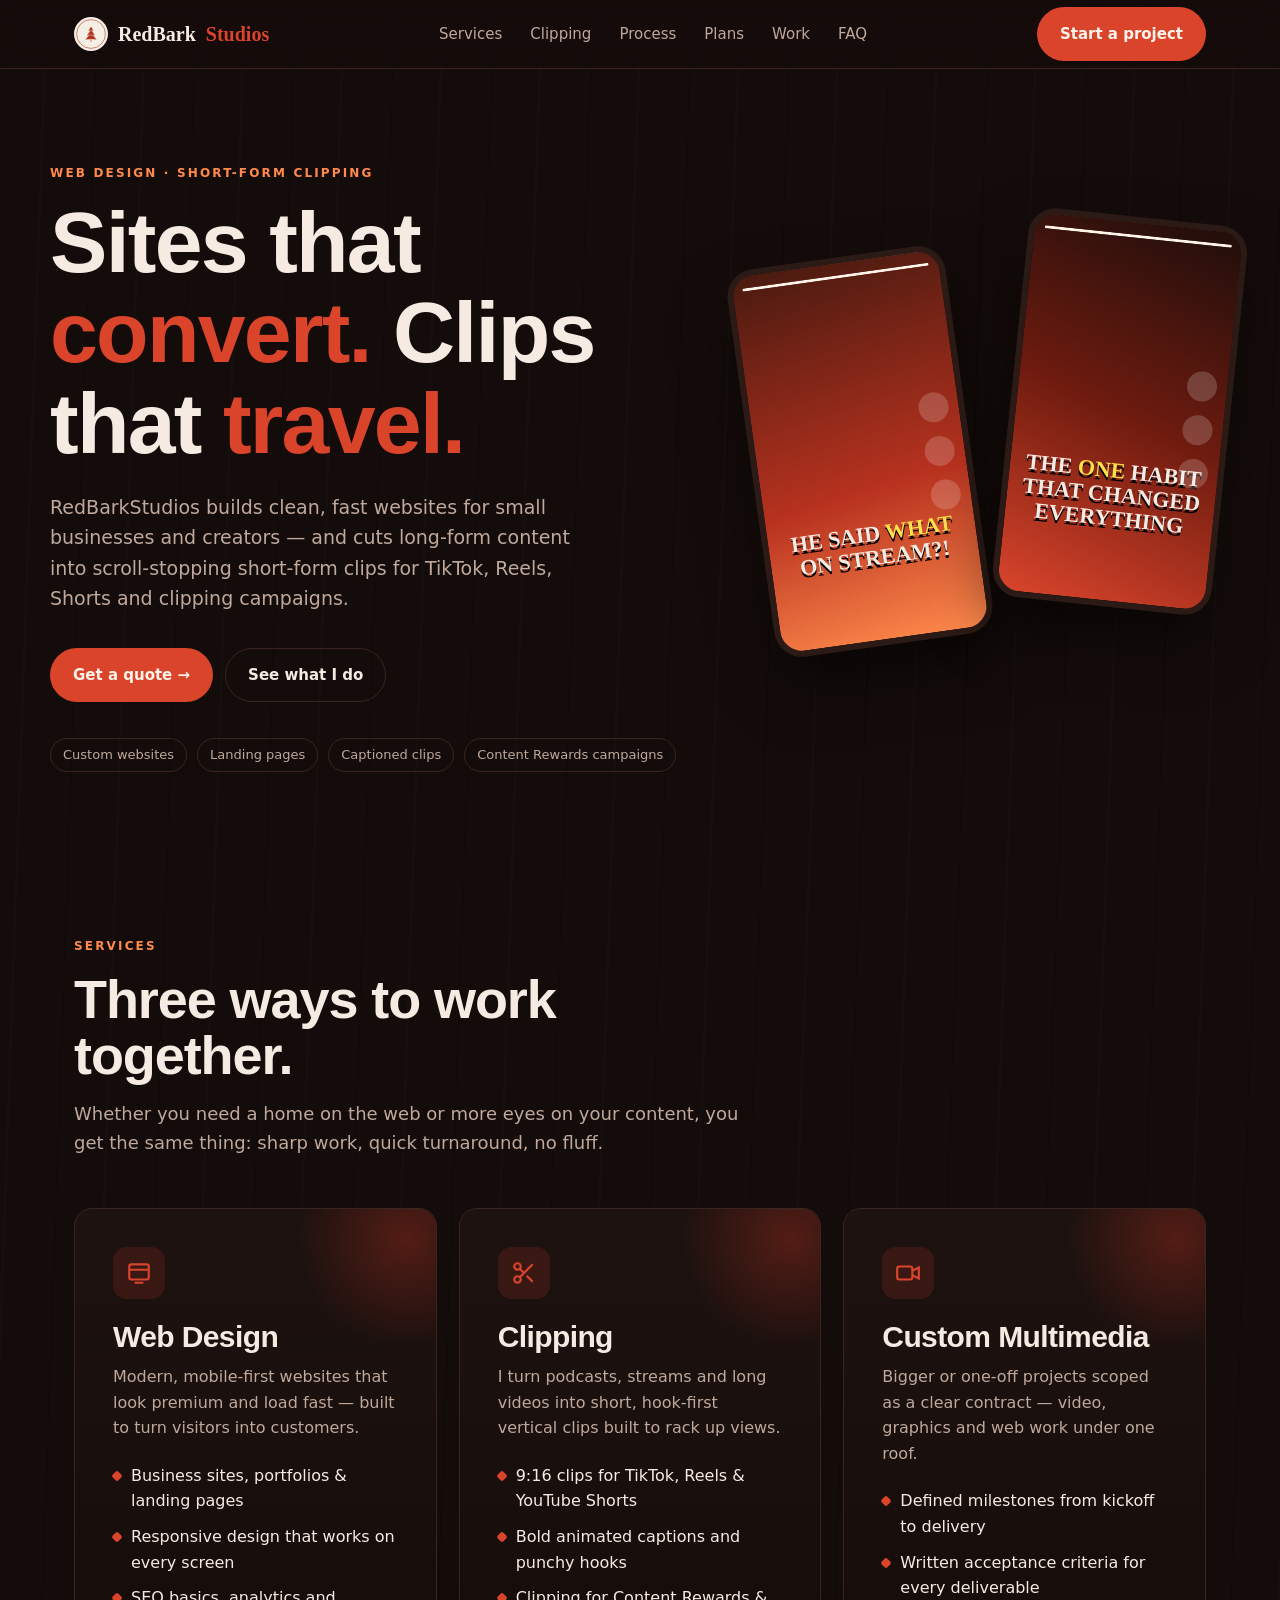
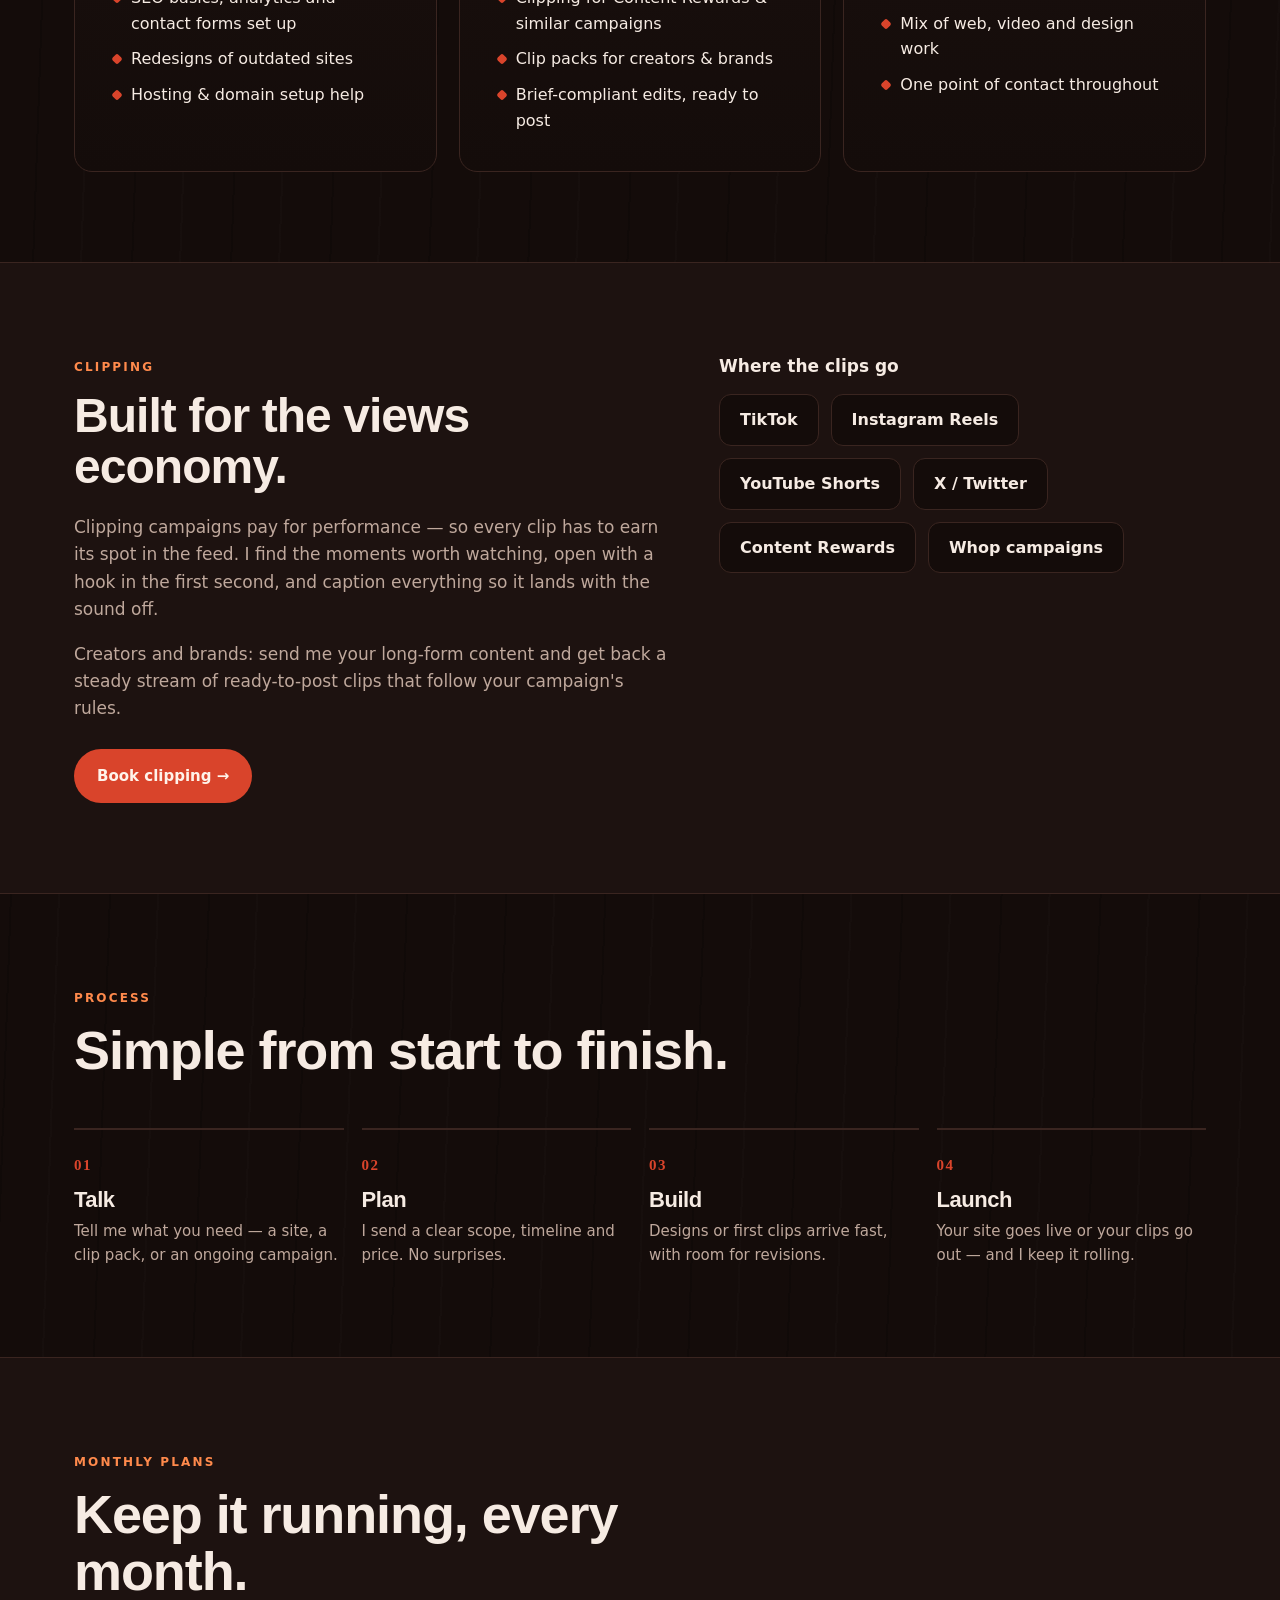
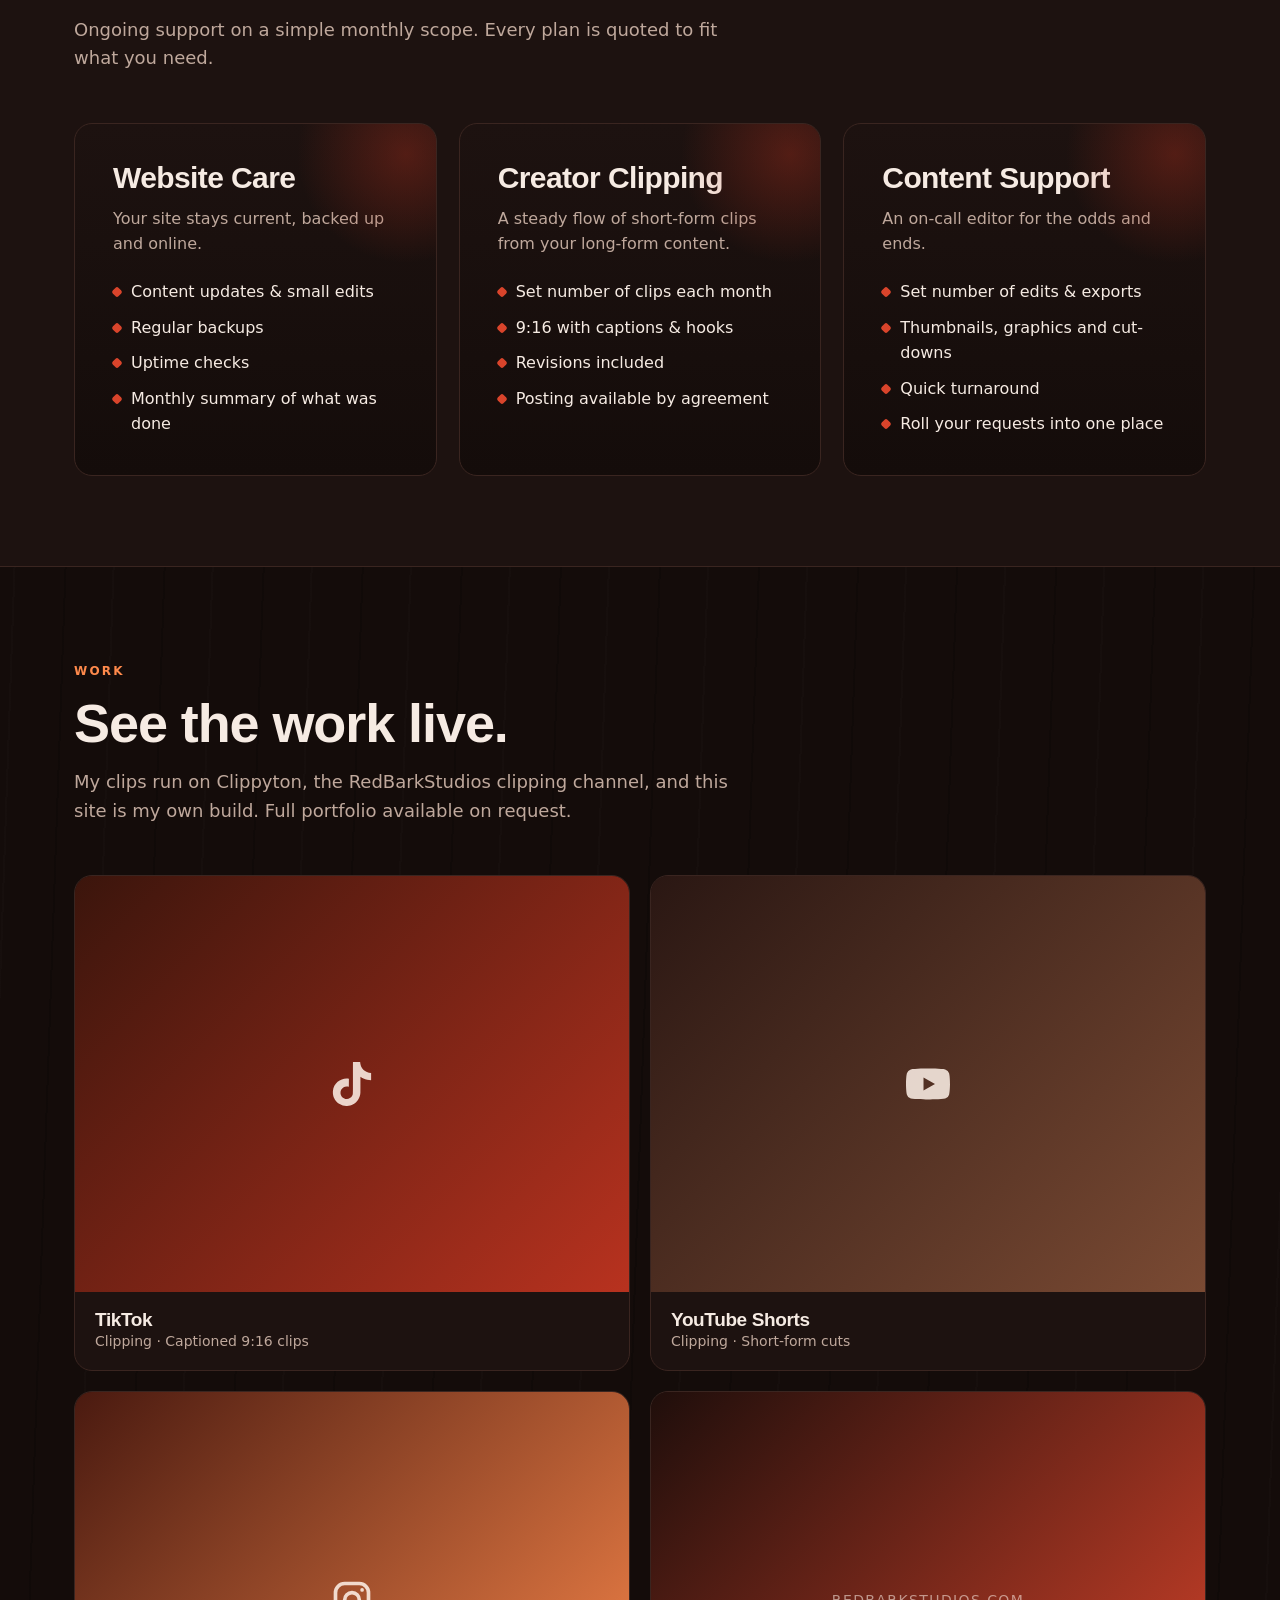
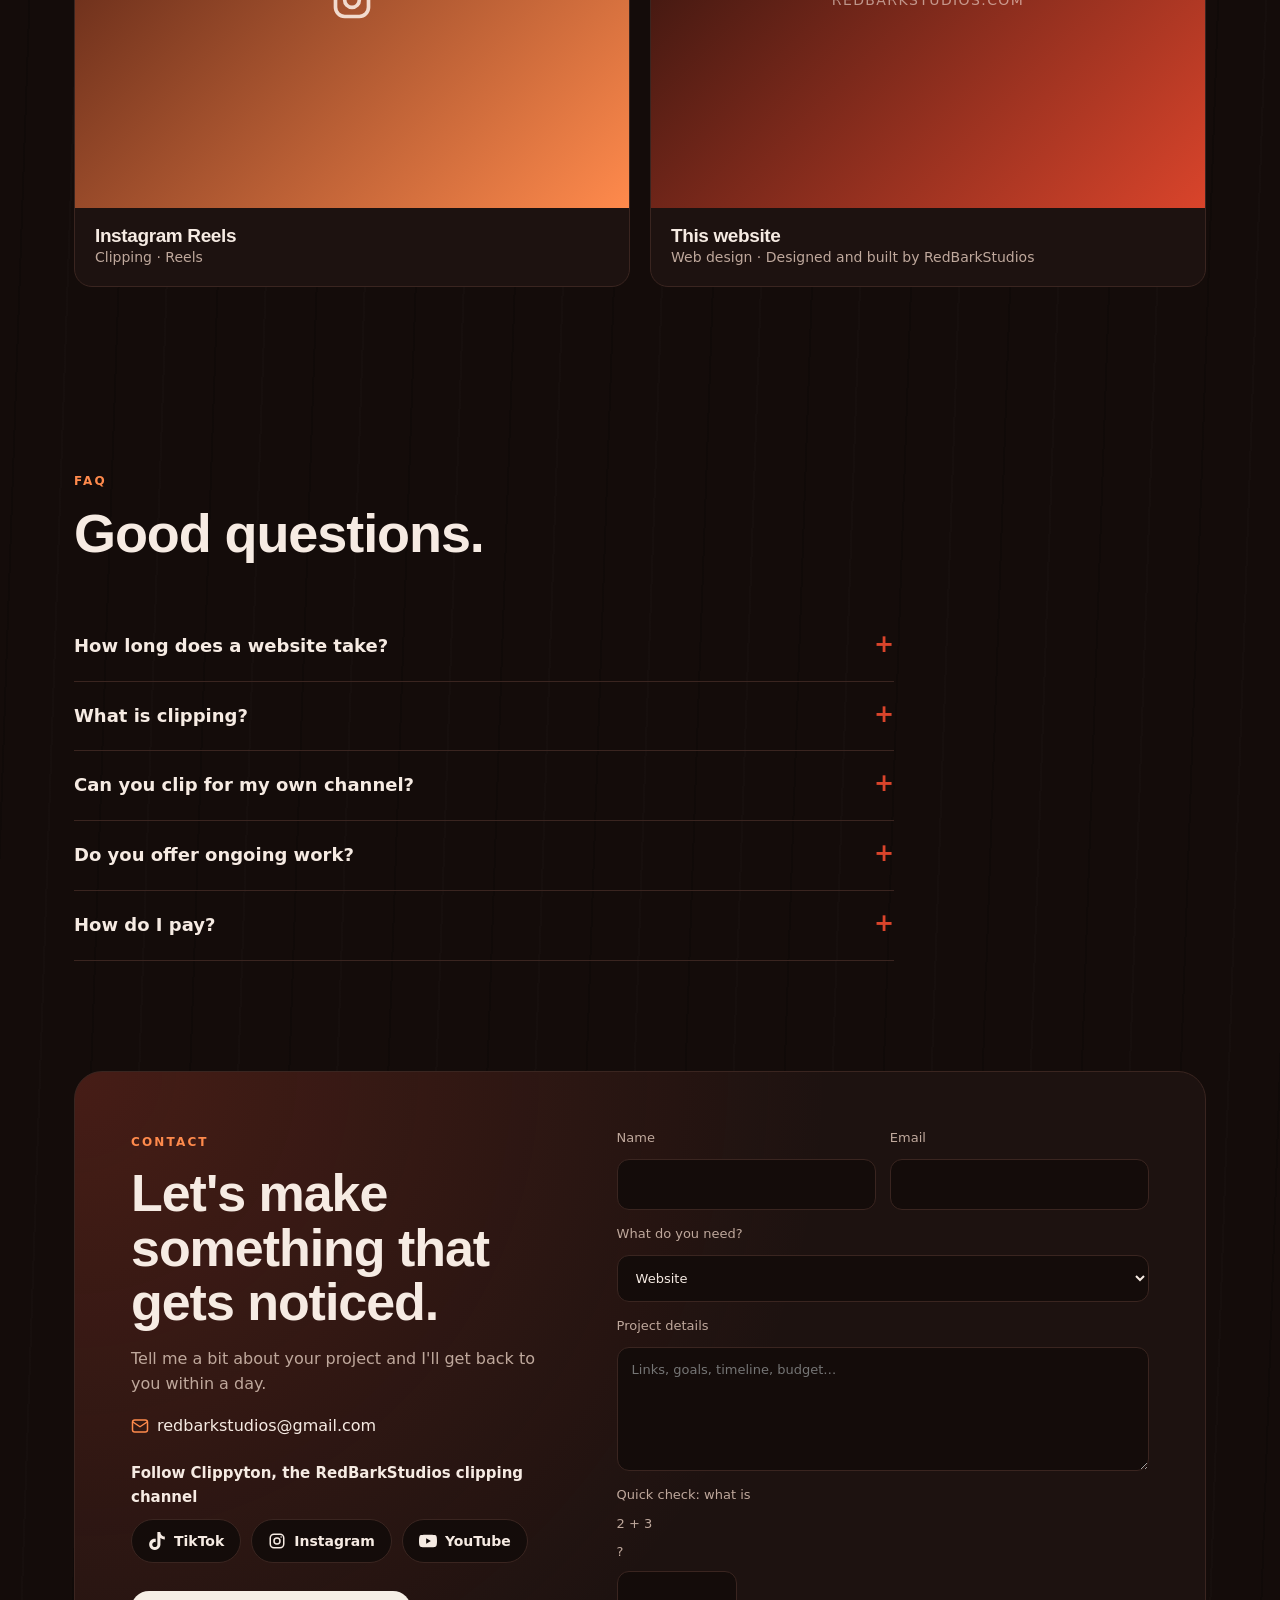
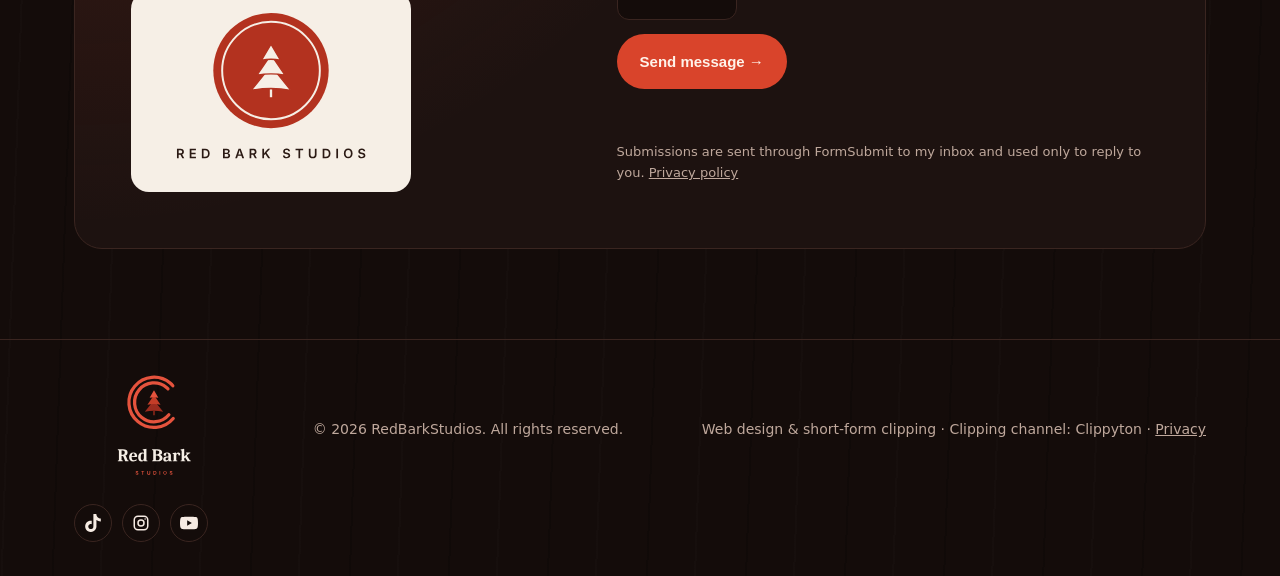
==== index.html @ 3ef26b28 "Phase 1 quick fixes: canonical tag, privacy policy, consistent voice, clearer Clippyton branding Co-" ====
<!doctype html>
<html lang="en">
<head>
<meta charset="utf-8">
<meta http-equiv="Content-Security-Policy" content="default-src 'self'; script-src 'self' 'unsafe-inline'; style-src 'self' 'unsafe-inline' https://fonts.googleapis.com; font-src https://fonts.gstatic.com; img-src 'self' data:; connect-src https://formsubmit.co; form-action https://formsubmit.co; base-uri 'self'; object-src 'none'">
<meta name="referrer" content="strict-origin-when-cross-origin">
<script>document.documentElement.classList.add('js')</script>
<meta name="viewport" content="width=device-width, initial-scale=1">
<title>RedBarkStudios — Web Design & Clipping</title>
<meta name="description" content="RedBarkStudios builds fast, sharp websites and cuts long-form content into short-form clips that get views.">
<link rel="canonical" href="https://redbarkstudios.com/">
<link rel="preconnect" href="https://fonts.googleapis.com">
<link rel="preconnect" href="https://fonts.gstatic.com" crossorigin>
<link href="https://fonts.googleapis.com/css2?family=Bricolage+Grotesque:opsz,wght@12..96,400;12..96,600;12..96,800&family=Inter:wght@400;500;600&display=swap" rel="stylesheet">
<link rel="icon" href="assets/cedar-badge-mark-on-dark.svg" type="image/svg+xml">
<link rel="apple-touch-icon" href="assets/cedar-badge-mark-on-light.png">
<meta property="og:type" content="website">
<meta property="og:url" content="https://redbarkstudios.com/">
<meta property="og:title" content="RedBarkStudios — Web Design &amp; Clipping">
<meta property="og:description" content="Fast, sharp websites and short-form clips that get views.">
<meta property="og:image" content="https://redbarkstudios.com/assets/og-share.png">
<meta property="og:image:width" content="1200">
<meta property="og:image:height" content="630">
<meta property="og:image:alt" content="RedBarkStudios — Web Design &amp; Clipping, with the cedar badge logo">
<meta name="twitter:card" content="summary_large_image">
<meta name="twitter:title" content="RedBarkStudios — Web Design &amp; Clipping">
<meta name="twitter:description" content="Fast, sharp websites and short-form clips that get views.">
<meta name="twitter:image" content="https://redbarkstudios.com/assets/og-share.png">
<meta name="twitter:image:alt" content="RedBarkStudios — Web Design &amp; Clipping, with the cedar badge logo">
<style>
:root{
  --bg:#140c0a; --bg2:#1d1210; --line:#3a2520; --text:#f6ebe3; --muted:#bfa89c;
  --red:#d9442b; --red2:#b8321f; --ember:#ff8a4c; --cream:#fff3ea;
  --r:18px; --max:1180px;
}
*{box-sizing:border-box;margin:0;padding:0}
html{scroll-behavior:smooth;overflow-x:clip}
body{background:var(--bg);color:var(--text);font:16px/1.6 Inter,system-ui,sans-serif;overflow-x:hidden;overflow-x:clip;
  background-image:repeating-linear-gradient(92deg,transparent 0 46px,rgba(255,255,255,.012) 46px 48px,transparent 48px 97px,rgba(0,0,0,.18) 97px 99px)}
h1,h2,h3{font-family:"Bricolage Grotesque",sans-serif;line-height:1.05;letter-spacing:-.02em}
a{color:inherit;text-decoration:none}
.wrap{max-width:var(--max);margin:0 auto;padding:0 24px}
.btn{display:inline-flex;align-items:center;gap:8px;padding:14px 22px;border-radius:999px;font-weight:600;border:1px solid transparent;transition:.2s;cursor:pointer;font-size:15px}
.btn-red{background:var(--red);color:var(--cream)} .btn-red:hover{background:var(--ember);color:#1a0d08}
.btn-ghost{border-color:var(--line);color:var(--text)} .btn-ghost:hover{border-color:var(--red)}
.eyebrow{display:inline-block;font-size:12px;letter-spacing:.18em;text-transform:uppercase;color:var(--ember);font-weight:600;margin-bottom:14px}

/* nav */
header{position:sticky;top:0;z-index:50;background:rgba(20,12,10,.8);backdrop-filter:blur(12px);border-bottom:1px solid var(--line)}
nav{display:flex;align-items:center;justify-content:space-between;height:68px}
.logo{display:flex;align-items:center;gap:10px;font-family:"Bricolage Grotesque";font-weight:800;font-size:20px}
.logo img{width:34px;height:34px;display:block}
.logo span{color:var(--red)}
.links{display:flex;gap:28px;font-size:15px;color:var(--muted)} .links a:hover{color:var(--text)}
nav .btn .short{display:none}
.menu{display:none;background:none;border:0;color:var(--text);font-size:26px;cursor:pointer}

/* hero */
.hero{padding:90px 0 70px;display:grid;grid-template-columns:1.15fr .85fr;gap:50px;align-items:center}
.hero h1{font-size:clamp(44px,7vw,86px);font-weight:800}
.hero h1 em{font-style:normal;color:var(--red);position:relative}
.hero p{color:var(--muted);font-size:19px;max-width:540px;margin:24px 0 34px}
.cta{display:flex;gap:12px;flex-wrap:wrap}
.tags{display:flex;gap:10px;flex-wrap:wrap;margin-top:36px}
.tags span{font-size:13px;color:var(--muted);border:1px solid var(--line);padding:6px 12px;border-radius:999px}

.phones{position:relative;height:500px}
.phone{position:absolute;width:220px;aspect-ratio:9/16;border-radius:28px;border:6px solid #2b1a16;overflow:hidden;box-shadow:0 30px 60px rgba(0,0,0,.5)}
.phone:nth-child(1){left:0;top:40px;transform:rotate(-8deg);background:linear-gradient(170deg,#4a1a10,#b8321f 60%,#ff8a4c)}
.phone:nth-child(2){right:0;top:0;transform:rotate(6deg);background:linear-gradient(200deg,#1f0e0b,#6e1b0f 50%,#d9442b);z-index:2}
.phone .bar{position:absolute;left:10px;right:10px;top:12px;height:3px;background:rgba(255,255,255,.25);border-radius:3px;overflow:hidden}
.phone .bar b{display:block;height:100%;background:var(--cream);animation:prog 6s linear infinite}
.phone:nth-child(2) .bar b{animation-delay:-2.5s}
@keyframes prog{from{width:0}to{width:100%}}
.cap{position:absolute;left:14px;right:14px;bottom:70px;text-align:center;font-family:"Bricolage Grotesque";font-weight:800;font-size:22px;line-height:1.1;text-transform:uppercase;text-shadow:0 3px 0 #000}
.cap mark{background:none;color:#ffe14d}
.side{position:absolute;right:10px;bottom:120px;display:flex;flex-direction:column;gap:14px}
.side i{width:30px;height:30px;border-radius:50%;background:rgba(255,255,255,.18)}
.play{position:absolute;inset:0;display:grid;place-items:center}
.play::after{content:"";border-left:26px solid rgba(255,243,234,.9);border-top:16px solid transparent;border-bottom:16px solid transparent;margin-left:6px}
.play{opacity:.0;transition:.3s} .phone:hover .play{opacity:1}

/* sections */
section{padding:90px 0}
.head{max-width:680px;margin-bottom:50px}
.head h2{font-size:clamp(34px,4.5vw,54px)}
.head p{color:var(--muted);font-size:18px;margin-top:16px}

.services{display:grid;grid-template-columns:repeat(3,1fr);gap:22px}
.svc{border:1px solid var(--line);border-radius:var(--r);padding:38px;background:linear-gradient(180deg,var(--bg2),var(--bg));position:relative;overflow:hidden}
.svc::before{content:"";position:absolute;top:-80px;right:-80px;width:220px;height:220px;border-radius:50%;background:radial-gradient(var(--red2),transparent 70%);opacity:.35}
.svc .ico{width:52px;height:52px;border-radius:14px;background:rgba(217,68,43,.15);color:var(--red);display:grid;place-items:center;margin-bottom:22px}
.svc h3{font-size:30px;margin-bottom:12px}
.svc>p{color:var(--muted);margin-bottom:22px}
.svc ul{list-style:none;display:grid;gap:10px}
.svc li{display:flex;gap:10px;align-items:flex-start}
.svc li::before{content:"";flex:none;width:8px;height:8px;margin-top:9px;border-radius:2px;background:var(--red);transform:rotate(45deg)}

.band{background:var(--bg2);border-top:1px solid var(--line);border-bottom:1px solid var(--line)}
.platforms{display:flex;flex-wrap:wrap;gap:12px}
.platforms span{padding:12px 20px;border:1px solid var(--line);border-radius:12px;font-weight:600;background:var(--bg)}
.clipgrid{display:grid;grid-template-columns:1.1fr .9fr;gap:50px;align-items:start}
.clipgrid p{color:var(--muted);font-size:17px;margin-bottom:18px}

.steps{display:grid;grid-template-columns:repeat(4,1fr);gap:18px;counter-reset:s}
.step{border-top:2px solid var(--line);padding-top:22px;counter-increment:s}
.step::before{content:"0" counter(s);font-family:"Bricolage Grotesque";font-weight:800;color:var(--red);font-size:15px;letter-spacing:.1em}
.step h3{font-size:22px;margin:10px 0 8px}
.step p{color:var(--muted);font-size:15px}

.work{display:grid;grid-template-columns:repeat(2,1fr);gap:20px}
.tile{display:block;border-radius:var(--r);border:1px solid var(--line);overflow:hidden;background:var(--bg2);transition:border-color .2s}
a.tile:hover,a.tile:focus-visible{border-color:var(--red)}
.thumb svg{width:44px;height:44px;color:var(--cream);opacity:.85}
.thumb{aspect-ratio:4/3;display:grid;place-items:center;color:rgba(255,243,234,.55);font-size:14px;letter-spacing:.1em;text-transform:uppercase}
.tile:nth-child(1) .thumb{background:linear-gradient(135deg,#3b150c,#b8321f)}
.tile:nth-child(2) .thumb{background:linear-gradient(135deg,#2a1713,#7a4a33)}
.tile:nth-child(3) .thumb{background:linear-gradient(135deg,#4a1a10,#ff8a4c)}
.tile:nth-child(4) .thumb{background:linear-gradient(135deg,#1f0e0b,#d9442b)}
.tile .meta{padding:18px 20px}
.tile h3{font-size:19px} .tile p{color:var(--muted);font-size:14px}

.faq{max-width:820px}
details{border-bottom:1px solid var(--line);padding:20px 0}
summary{cursor:pointer;font-weight:600;font-size:18px;list-style:none;display:flex;justify-content:space-between;gap:20px}
summary::after{content:"+";color:var(--red);font-size:24px;line-height:1;transition:.2s}
details[open] summary::after{transform:rotate(45deg)}
details p{color:var(--muted);margin-top:12px}

.contact{display:grid;grid-template-columns:.9fr 1.1fr;gap:50px;border:1px solid var(--line);border-radius:28px;padding:56px;background:radial-gradient(circle at 0 0,rgba(217,68,43,.22),transparent 55%),var(--bg2)}
.contact h2{font-size:clamp(34px,4.5vw,52px)}
.contact>div>p{color:var(--muted);margin:16px 0}
form{display:grid;gap:14px}
.row{display:grid;grid-template-columns:1fr 1fr;gap:14px}
label{font-size:13px;color:var(--muted);display:grid;gap:6px}
input,select,textarea{font:inherit;color:var(--text);background:var(--bg);border:1px solid var(--line);border-radius:12px;padding:12px 14px;width:100%}
input:focus,select:focus,textarea:focus{outline:none;border-color:var(--red)}
textarea{min-height:120px;resize:vertical}
.hp{position:absolute;left:-9999px;width:1px;height:1px;opacity:0}
#formStatus{margin:0;font-size:14px;min-height:1.2em}
#formStatus.ok{color:#7fd18b}#formStatus.err{color:#ff8a7a}
button:disabled{opacity:.6;cursor:wait}

footer{border-top:1px solid var(--line);padding:34px 0;color:var(--muted);font-size:14px}
footer .wrap{display:flex;justify-content:space-between;align-items:center;gap:20px;flex-wrap:wrap}
footer img{display:block;width:160px;height:auto}
.brandcard{margin-top:28px;max-width:280px;background:#F6EFE6;border-radius:var(--r);padding:22px}
.brandcard img{display:block;width:100%;height:auto}
.follow{margin-top:22px}
.follow p{color:var(--text);font-weight:600;margin-bottom:10px;font-size:15px}
.socials{display:flex;gap:10px;flex-wrap:wrap}
.socials a{display:inline-flex;align-items:center;gap:8px;padding:10px 16px;border:1px solid var(--line);border-radius:999px;background:var(--bg);color:var(--text);font-weight:600;font-size:14px;transition:.2s}
.socials a:hover,.socials a:focus-visible{border-color:var(--red);color:var(--ember)}
.socials svg{width:18px;height:18px;flex:none}
footer .socials a{padding:9px;border-radius:50%}
footer .socials span{display:none}

.js .reveal{opacity:0;transform:translateY(24px);transition:opacity .7s,transform .7s}
.js .reveal.in{opacity:1;transform:none}
@media (prefers-reduced-motion:reduce){.js .reveal{opacity:1;transform:none;transition:none}.phone .bar b{animation:none;width:40%}}

@media (max-width:900px){
  .hero,.clipgrid,.contact{grid-template-columns:1fr}
  .phones{height:420px;max-width:420px;margin:0 auto;width:100%}
  .phone{width:180px}
  .services,.work{grid-template-columns:1fr}
  .steps{grid-template-columns:1fr 1fr}
  .contact{padding:30px 22px}
}
@media (max-width:720px){
  .wrap{padding:0 16px}
  .links{display:none;position:absolute;top:68px;left:0;right:0;flex-direction:column;gap:0;background:var(--bg);border-bottom:1px solid var(--line)}
  .links.open{display:flex} .links a{padding:16px}
  .menu{display:block} nav .btn{padding:8px 14px;font-size:14px;margin-left:auto} nav .btn .long{display:none} nav .btn .short{display:inline}
  .hero{padding-top:50px} section{padding:64px 0}
  .steps,.row{grid-template-columns:1fr}
  .svc{padding:28px 22px}
  .phone{width:150px} .phones{height:340px} .cap{font-size:16px;bottom:50px}
}
</style>
<!-- Analytics placeholder: add GoatCounter or Cloudflare Web Analytics here, and add its host to the CSP script-src/connect-src. -->
<script type="application/ld+json">
{"@context":"https://schema.org","@type":"ProfessionalService","name":"RedBarkStudios","url":"https://redbarkstudios.com/","email":"redbarkstudios@gmail.com","logo":"https://redbarkstudios.com/assets/cedar-badge-mark-on-light.png","image":"https://redbarkstudios.com/assets/og-share.png","description":"RedBarkStudios builds fast, sharp websites and cuts long-form content into short-form clips that get views.","sameAs":["https://www.tiktok.com/@clippyton2","https://www.youtube.com/@Clippyton-n2h","https://www.instagram.com/clippyton/"]}
</script>
</head>
<body>
<svg xmlns="http://www.w3.org/2000/svg" style="display:none">
  <symbol id="i-tt" viewBox="0 0 24 24"><path fill="currentColor" d="M12.525.02c1.31-.02 2.61-.01 3.91-.02.08 1.53.63 3.09 1.75 4.17 1.12 1.11 2.7 1.62 4.24 1.79v4.03c-1.44-.05-2.89-.35-4.2-.97-.57-.26-1.1-.59-1.62-.93-.01 2.92.01 5.84-.02 8.75-.08 1.4-.54 2.79-1.35 3.94-1.31 1.92-3.58 3.17-5.91 3.21-1.43.08-2.86-.31-4.08-1.03-2.02-1.19-3.44-3.37-3.65-5.71-.02-.5-.03-1-.01-1.49.18-1.9 1.12-3.72 2.58-4.96 1.66-1.44 3.98-2.13 6.15-1.72.02 1.48-.04 2.96-.04 4.44-.99-.32-2.15-.23-3.02.37-.63.41-1.11 1.04-1.36 1.75-.21.51-.15 1.07-.14 1.61.24 1.64 1.82 3.02 3.5 2.87 1.12-.01 2.19-.66 2.77-1.61.19-.33.4-.67.41-1.06.1-1.79.06-3.57.07-5.36.01-4.03-.01-8.05.02-12.07z"/></symbol>
  <symbol id="i-ig" viewBox="0 0 24 24"><rect x="3" y="3" width="18" height="18" rx="5" fill="none" stroke="currentColor" stroke-width="2"/><circle cx="12" cy="12" r="4" fill="none" stroke="currentColor" stroke-width="2"/><circle cx="17.5" cy="6.5" r="1" fill="currentColor"/></symbol>
  <symbol id="i-mail" viewBox="0 0 24 24"><rect x="2" y="4" width="20" height="16" rx="3" fill="none" stroke="currentColor" stroke-width="2"/><path d="m3 7 9 6 9-6" fill="none" stroke="currentColor" stroke-width="2" stroke-linecap="round" stroke-linejoin="round"/></symbol>
  <symbol id="i-yt" viewBox="0 0 24 24"><path fill="currentColor" fill-rule="evenodd" d="M23.5 6.19a3.02 3.02 0 0 0-2.12-2.14C19.5 3.55 12 3.55 12 3.55s-7.5 0-9.38.5A3.02 3.02 0 0 0 .5 6.19C0 8.07 0 12 0 12s0 3.93.5 5.81a3.02 3.02 0 0 0 2.12 2.14c1.88.5 9.38.5 9.38.5s7.5 0 9.38-.5a3.02 3.02 0 0 0 2.12-2.14C24 15.93 24 12 24 12s0-3.93-.5-5.81zM9.55 15.57V8.43L15.82 12l-6.27 3.57z"/></symbol>
</svg>
<header>
  <nav class="wrap">
    <a href="#top" class="logo"><img src="assets/cedar-badge-mark-on-dark.svg" width="34" height="34" alt="">RedBark<span>Studios</span></a>
    <div class="links" id="links">
      <a href="#services">Services</a><a href="#clipping">Clipping</a><a href="#process">Process</a><a href="#plans">Plans</a><a href="#work">Work</a><a href="#faq">FAQ</a>
    </div>
    <a href="#contact" class="btn btn-red"><span class="long">Start a project</span><span class="short">Contact</span></a>
    <button class="menu" id="menu" aria-label="Open menu" aria-expanded="false" aria-controls="links">☰</button>
  </nav>
</header>

<main id="top">
  <div class="wrap hero">
    <div class="reveal">
      <span class="eyebrow">Web design · Short-form clipping</span>
      <h1>Sites that <em>convert.</em> Clips that <em>travel.</em></h1>
      <p>RedBarkStudios builds clean, fast websites for small businesses and creators — and cuts long-form content into scroll-stopping short-form clips for TikTok, Reels, Shorts and clipping campaigns.</p>
      <div class="cta">
        <a href="#contact" class="btn btn-red">Get a quote →</a>
        <a href="#services" class="btn btn-ghost">See what I do</a>
      </div>
      <div class="tags"><span>Custom websites</span><span>Landing pages</span><span>Captioned clips</span><span>Content Rewards campaigns</span></div>
    </div>
    <div class="phones reveal" aria-hidden="true">
      <div class="phone"><div class="bar"><b></b></div><div class="cap">He said <mark>WHAT</mark> on stream?!</div><div class="side"><i></i><i></i><i></i></div><div class="play"></div></div>
      <div class="phone"><div class="bar"><b></b></div><div class="cap">The <mark>one</mark> habit that changed everything</div><div class="side"><i></i><i></i><i></i></div><div class="play"></div></div>
    </div>
  </div>

  <section id="services">
    <div class="wrap">
      <div class="head reveal"><span class="eyebrow">Services</span><h2>Three ways to work together.</h2><p>Whether you need a home on the web or more eyes on your content, you get the same thing: sharp work, quick turnaround, no fluff.</p></div>
      <div class="services">
        <article class="svc reveal">
          <div class="ico"><svg width="26" height="26" viewBox="0 0 24 24" fill="none" stroke="currentColor" stroke-width="2"><rect x="3" y="4" width="18" height="14" rx="2"/><path d="M3 9h18M8 21h8"/></svg></div>
          <h3>Web Design</h3>
          <p>Modern, mobile-first websites that look premium and load fast — built to turn visitors into customers.</p>
          <ul>
            <li>Business sites, portfolios & landing pages</li>
            <li>Responsive design that works on every screen</li>
            <li>SEO basics, analytics and contact forms set up</li>
            <li>Redesigns of outdated sites</li>
            <li>Hosting & domain setup help</li>
          </ul>
        </article>
        <article class="svc reveal">
          <div class="ico"><svg width="26" height="26" viewBox="0 0 24 24" fill="none" stroke="currentColor" stroke-width="2"><circle cx="6" cy="6" r="3"/><circle cx="6" cy="18" r="3"/><path d="M20 4 8.1 15.9M14.5 14.5 20 20M8.1 8.1 12 12"/></svg></div>
          <h3>Clipping</h3>
          <p>I turn podcasts, streams and long videos into short, hook-first vertical clips built to rack up views.</p>
          <ul>
            <li>9:16 clips for TikTok, Reels & YouTube Shorts</li>
            <li>Bold animated captions and punchy hooks</li>
            <li>Clipping for Content Rewards & similar campaigns</li>
            <li>Clip packs for creators & brands</li>
            <li>Brief-compliant edits, ready to post</li>
          </ul>
        </article>
        <article class="svc reveal">
          <div class="ico"><svg width="26" height="26" viewBox="0 0 24 24" fill="none" stroke="currentColor" stroke-width="2"><rect x="2" y="6" width="14" height="12" rx="2"/><path d="m16 10 6-3v10l-6-3"/></svg></div>
          <h3>Custom Multimedia</h3>
          <p>Bigger or one-off projects scoped as a clear contract — video, graphics and web work under one roof.</p>
          <ul>
            <li>Defined milestones from kickoff to delivery</li>
            <li>Written acceptance criteria for every deliverable</li>
            <li>Mix of web, video and design work</li>
            <li>One point of contact throughout</li>
          </ul>
        </article>
      </div>
    </div>
  </section>

  <section id="clipping" class="band">
    <div class="wrap clipgrid">
      <div class="reveal">
        <span class="eyebrow">Clipping</span>
        <h2 style="font-size:clamp(32px,4vw,48px);margin-bottom:22px">Built for the views economy.</h2>
        <p>Clipping campaigns pay for performance — so every clip has to earn its spot in the feed. I find the moments worth watching, open with a hook in the first second, and caption everything so it lands with the sound off.</p>
        <p>Creators and brands: send me your long-form content and get back a steady stream of ready-to-post clips that follow your campaign's rules.</p>
        <a href="#contact" class="btn btn-red" style="margin-top:8px">Book clipping →</a>
      </div>
      <div class="reveal">
        <p style="color:var(--text);font-weight:600;margin-bottom:14px">Where the clips go</p>
        <div class="platforms"><span>TikTok</span><span>Instagram Reels</span><span>YouTube Shorts</span><span>X / Twitter</span><span>Content Rewards</span><span>Whop campaigns</span></div>
      </div>
    </div>
  </section>

  <section id="process">
    <div class="wrap">
      <div class="head reveal"><span class="eyebrow">Process</span><h2>Simple from start to finish.</h2></div>
      <div class="steps">
        <div class="step reveal"><h3>Talk</h3><p>Tell me what you need — a site, a clip pack, or an ongoing campaign.</p></div>
        <div class="step reveal"><h3>Plan</h3><p>I send a clear scope, timeline and price. No surprises.</p></div>
        <div class="step reveal"><h3>Build</h3><p>Designs or first clips arrive fast, with room for revisions.</p></div>
        <div class="step reveal"><h3>Launch</h3><p>Your site goes live or your clips go out — and I keep it rolling.</p></div>
      </div>
    </div>
  </section>

  <section id="plans" class="band">
    <div class="wrap">
      <div class="head reveal"><span class="eyebrow">Monthly plans</span><h2>Keep it running, every month.</h2><p>Ongoing support on a simple monthly scope. Every plan is quoted to fit what you need.</p></div>
      <div class="services">
        <article class="svc reveal">
          <h3>Website Care</h3>
          <p>Your site stays current, backed up and online.</p>
          <ul><li>Content updates & small edits</li><li>Regular backups</li><li>Uptime checks</li><li>Monthly summary of what was done</li></ul>
        </article>
        <article class="svc reveal">
          <h3>Creator Clipping</h3>
          <p>A steady flow of short-form clips from your long-form content.</p>
          <ul><li>Set number of clips each month</li><li>9:16 with captions & hooks</li><li>Revisions included</li><li>Posting available by agreement</li></ul>
        </article>
        <article class="svc reveal">
          <h3>Content Support</h3>
          <p>An on-call editor for the odds and ends.</p>
          <ul><li>Set number of edits & exports</li><li>Thumbnails, graphics and cut-downs</li><li>Quick turnaround</li><li>Roll your requests into one place</li></ul>
        </article>
      </div>
    </div>
  </section>

  <section id="work">
    <div class="wrap">
      <div class="head reveal"><span class="eyebrow">Work</span><h2>See the work live.</h2><p>My clips run on Clippyton, the RedBarkStudios clipping channel, and this site is my own build. Full portfolio available on request.</p></div>
      <div class="work">
        <a class="tile reveal" href="https://www.tiktok.com/@clippyton2" target="_blank" rel="noopener"><div class="thumb"><svg aria-hidden="true"><use href="#i-tt"/></svg></div><div class="meta"><h3>TikTok</h3><p>Clipping · Captioned 9:16 clips</p></div></a>
        <a class="tile reveal" href="https://www.youtube.com/@Clippyton-n2h" target="_blank" rel="noopener"><div class="thumb"><svg aria-hidden="true"><use href="#i-yt"/></svg></div><div class="meta"><h3>YouTube Shorts</h3><p>Clipping · Short-form cuts</p></div></a>
        <a class="tile reveal" href="https://www.instagram.com/clippyton/" target="_blank" rel="noopener"><div class="thumb"><svg aria-hidden="true"><use href="#i-ig"/></svg></div><div class="meta"><h3>Instagram Reels</h3><p>Clipping · Reels</p></div></a>
        <a class="tile reveal" href="/"><div class="thumb">redbarkstudios.com</div><div class="meta"><h3>This website</h3><p>Web design · Designed and built by RedBarkStudios</p></div></a>
      </div>
    </div>
  </section>

  <section id="faq">
    <div class="wrap">
      <div class="head reveal"><span class="eyebrow">FAQ</span><h2>Good questions.</h2></div>
      <div class="faq reveal">
        <details><summary>How long does a website take?</summary><p>Most small business sites and landing pages take one to three weeks depending on size and how quickly content comes together.</p></details>
        <details><summary>What is clipping?</summary><p>Clipping means cutting the best moments out of long-form content — podcasts, streams, interviews — into short vertical videos. Platforms like Content Rewards pay clippers based on the views those clips earn for the creator or brand.</p></details>
        <details><summary>Can you clip for my own channel?</summary><p>Yes. Send your long-form videos and I'll deliver captioned, ready-to-post clips on a schedule that suits you.</p></details>
        <details><summary>Do you offer ongoing work?</summary><p>Yes — there are three monthly plans: Website Care (updates, backups, uptime checks, small edits), Creator Clipping (a set number of clips each month) and Content Support (a set number of edits and exports).</p></details>
        <details><summary>How do I pay?</summary><p>You'll get a clear quote up front. Larger web projects are usually split into a deposit and a final payment on launch.</p></details>
      </div>
    </div>
  </section>

  <section style="padding-top:20px">
    <div class="wrap">
      <div class="contact reveal" id="contact">
        <div>
          <span class="eyebrow">Contact</span>
          <h2>Let's make something that gets noticed.</h2>
          <p>Tell me a bit about your project and I'll get back to you within a day.</p>
          <p style="color:var(--text);display:flex;align-items:center;gap:8px"><svg aria-hidden="true" width="18" height="18" style="flex:none;color:var(--ember)"><use href="#i-mail"/></svg><a href="mailto:redbarkstudios@gmail.com" id="email">redbarkstudios@gmail.com</a></p>
          <div class="follow">
            <p>Follow Clippyton, the RedBarkStudios clipping channel</p>
            <div class="socials">
              <a href="https://www.tiktok.com/@clippyton2" target="_blank" rel="noopener"><svg aria-hidden="true"><use href="#i-tt"/></svg><span>TikTok</span></a>
              <a href="https://www.instagram.com/clippyton/" target="_blank" rel="noopener"><svg aria-hidden="true"><use href="#i-ig"/></svg><span>Instagram</span></a>
              <a href="https://www.youtube.com/@Clippyton-n2h" target="_blank" rel="noopener"><svg aria-hidden="true"><use href="#i-yt"/></svg><span>YouTube</span></a>
            </div>
          </div>
          <div class="brandcard"><img src="assets/cedar-badge-lockup-on-light.svg" alt="RedBarkStudios"></div>
        </div>
        <form id="form" action="https://formsubmit.co/redbarkstudios@gmail.com" method="POST">
          <input type="hidden" name="_subject" value="New project enquiry — RedBarkStudios">
          <input type="hidden" name="_template" value="table">
          <input type="hidden" name="_captcha" value="false">
          <input type="text" name="_honey" class="hp" tabindex="-1" autocomplete="off" aria-hidden="true">
          <div class="row">
            <label>Name<input name="name" required></label>
            <label>Email<input name="email" type="email" required></label>
          </div>
          <label>What do you need?
            <select name="service"><option>Website</option><option>Landing page</option><option>Clipping / clip pack</option><option>Custom multimedia</option><option>Monthly plan</option><option>Something else</option></select>
          </label>
          <label>Project details<textarea name="message" required placeholder="Links, goals, timeline, budget…"></textarea></label>
          <label>Quick check: what is <span id="hq"></span>?<input id="human" inputmode="numeric" autocomplete="off" required style="max-width:120px"></label>
          <button class="btn btn-red" type="submit" style="justify-self:start">Send message →</button>
          <p id="formStatus" role="status" aria-live="polite"></p>
<p style="font-size:13px;color:var(--muted)">Submissions are sent through FormSubmit to my inbox and used only to reply to you. <a href="/privacy.html" style="text-decoration:underline">Privacy policy</a></p>
        </form>
      </div>
    </div>
  </section>
</main>

<footer>
  <div class="wrap">
    <img src="assets/cedar-rings-lockup-on-dark.svg" alt="RedBarkStudios">
    <span>© <span id="yr"></span> RedBarkStudios. All rights reserved.</span>
    <span>Web design &amp; short-form clipping · Clipping channel: Clippyton · <a href="/privacy.html" style="text-decoration:underline">Privacy</a></span>
    <div class="socials">
      <a href="https://www.tiktok.com/@clippyton2" target="_blank" rel="noopener" aria-label="TikTok @clippyton2"><svg aria-hidden="true"><use href="#i-tt"/></svg><span>TikTok</span></a>
      <a href="https://www.instagram.com/clippyton/" target="_blank" rel="noopener" aria-label="Instagram @clippyton"><svg aria-hidden="true"><use href="#i-ig"/></svg><span>Instagram</span></a>
      <a href="https://www.youtube.com/@Clippyton-n2h" target="_blank" rel="noopener" aria-label="YouTube @Clippyton-n2h"><svg aria-hidden="true"><use href="#i-yt"/></svg><span>YouTube</span></a>
    </div>
  </div>
</footer>

<script>
document.getElementById('yr').textContent=new Date().getFullYear();
const links=document.getElementById('links');
const menuBtn=document.getElementById('menu');
const setMenu=open=>{links.classList.toggle('open',open);menuBtn.setAttribute('aria-expanded',open);menuBtn.setAttribute('aria-label',open?'Close menu':'Open menu')};
menuBtn.onclick=()=>setMenu(!links.classList.contains('open'));
links.querySelectorAll('a').forEach(a=>a.onclick=()=>setMenu(false));
const reveals=document.querySelectorAll('.reveal');
const showAll=()=>reveals.forEach(el=>el.classList.add('in'));
if('IntersectionObserver' in window){
  const io=new IntersectionObserver(es=>es.forEach(e=>{if(e.isIntersecting){e.target.classList.add('in');io.unobserve(e.target)}}),{threshold:0,rootMargin:'0px 0px -5% 0px'});
  reveals.forEach(el=>io.observe(el));
  setTimeout(showAll,2500);
}else showAll();
// Sends to FormSubmit's AJAX endpoint. Bot checks: honeypot, minimum fill time, and a random sum.
const form=document.getElementById("form"),fstat=document.getElementById("formStatus"),human=document.getElementById("human"),hq=document.getElementById("hq");
const loaded=Date.now();let ans;
function newQ(){const a=2+Math.floor(Math.random()*8),b=2+Math.floor(Math.random()*8);ans=a+b;hq.textContent=a+' + '+b;human.value=''}
newQ();
const say=(cls,msg)=>{fstat.className=cls;fstat.textContent=msg};
form.onsubmit=async e=>{
  e.preventDefault();
  if(form._honey.value)return;
  if(Date.now()-loaded<3000)return say('err','That was quick. Please take a second and try again.');
  if(parseInt(human.value,10)!==ans){say('err','The quick check answer is wrong. Try the new one.');newQ();human.focus();return}
  const btn=form.querySelector('button');btn.disabled=true;say('','Sending…');
  try{
    const fd=new FormData(form);
    const r=await fetch('https://formsubmit.co/ajax/redbarkstudios@gmail.com',{method:'POST',headers:{Accept:'application/json'},body:fd});
    const j=await r.json().catch(()=>({}));
    if(r.ok&&String(j.success)==='true'){say('ok',"Thanks — your message is in. I'll reply within a day.");form.reset();newQ()}
    else say('err',(j.message?j.message+' ':'Something went wrong. ')+'You can also email redbarkstudios@gmail.com directly.');
  }catch(_){say('err','Could not send. Please email redbarkstudios@gmail.com directly.')}
  btn.disabled=false;
};
</script>
</body>
</html>
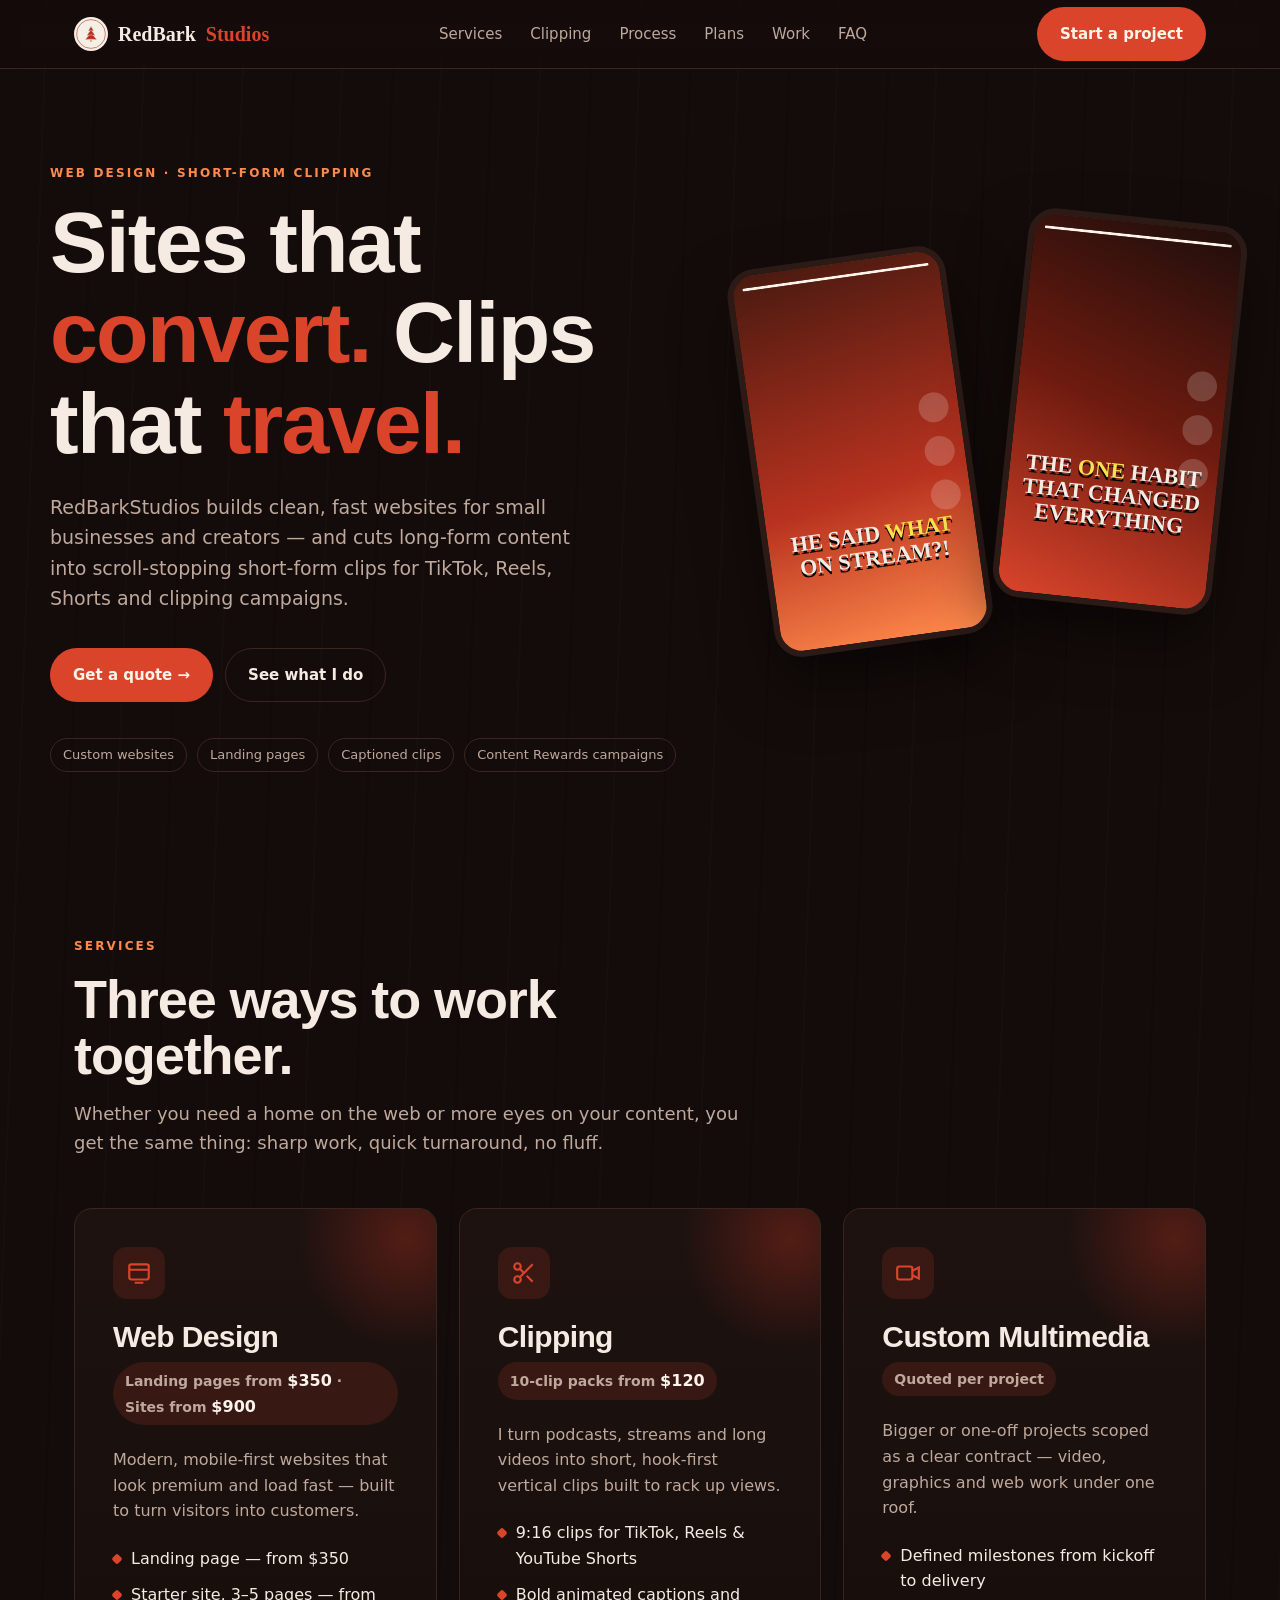
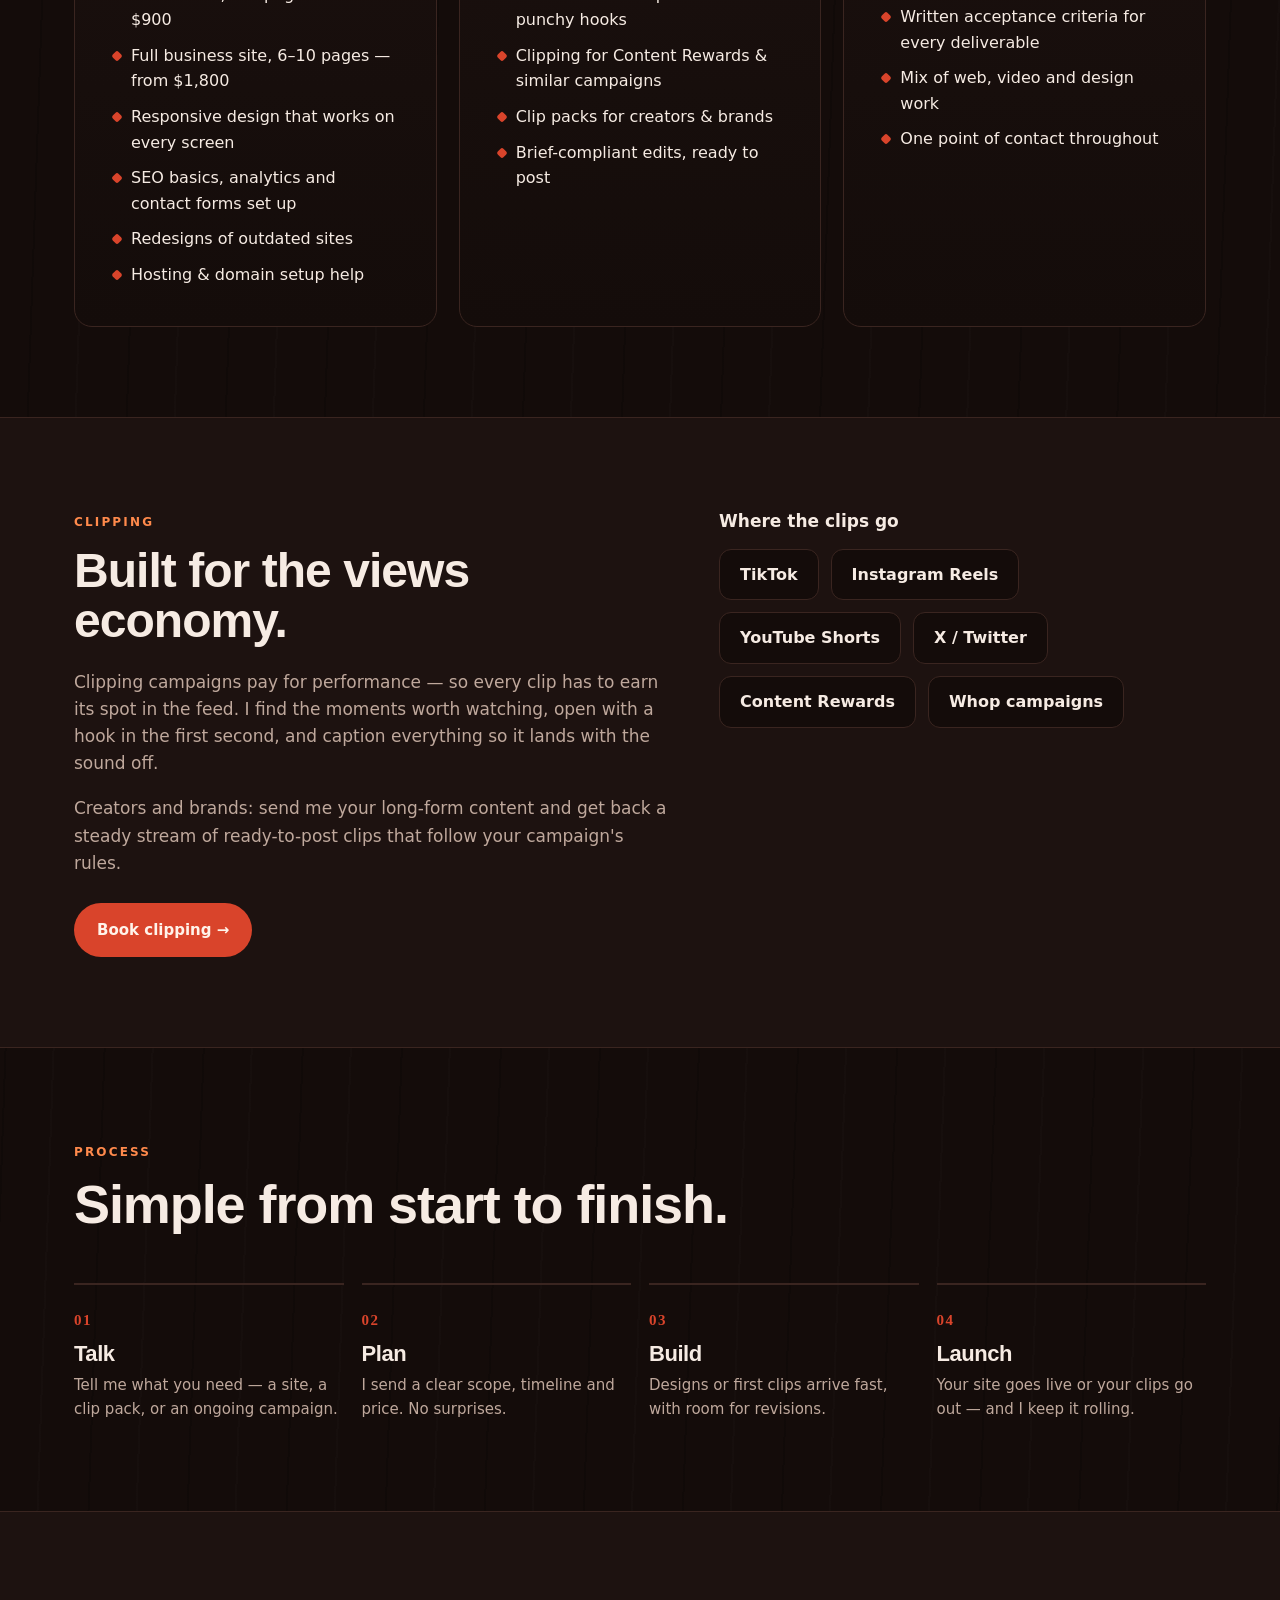
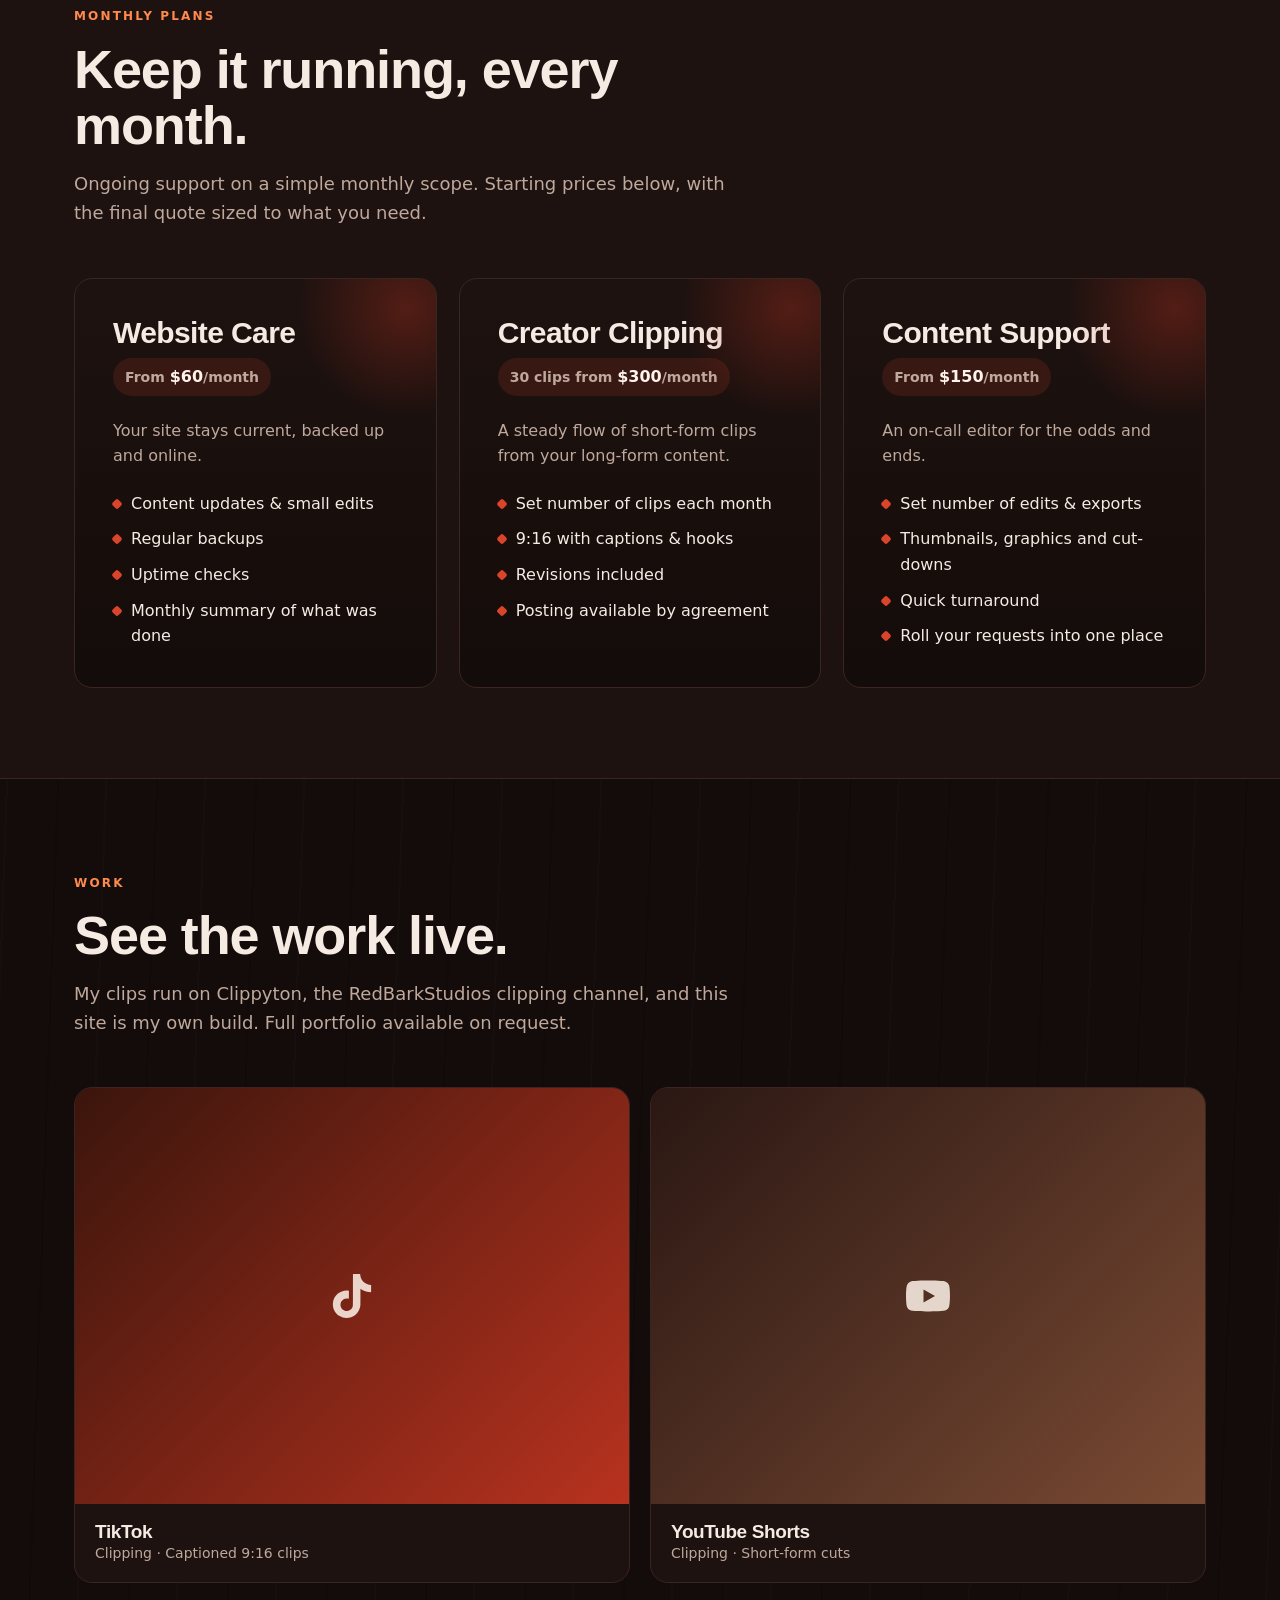
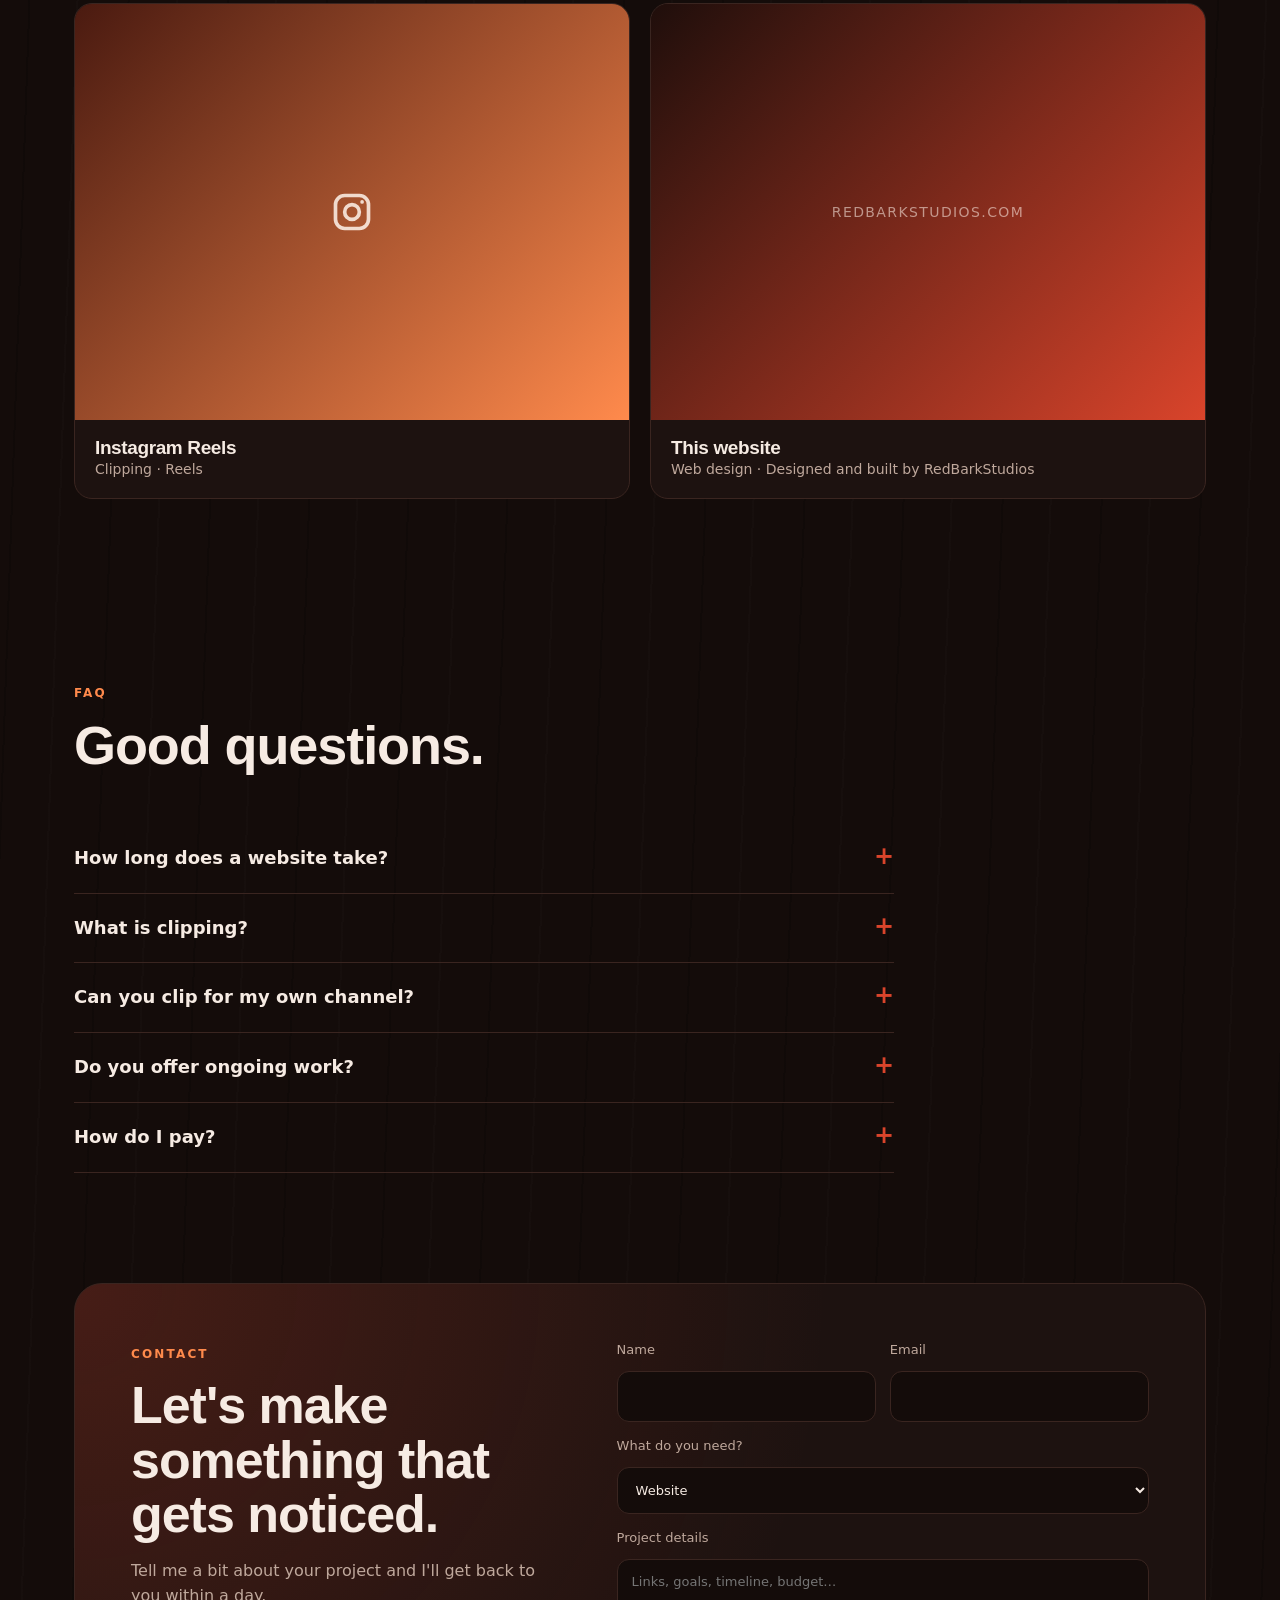
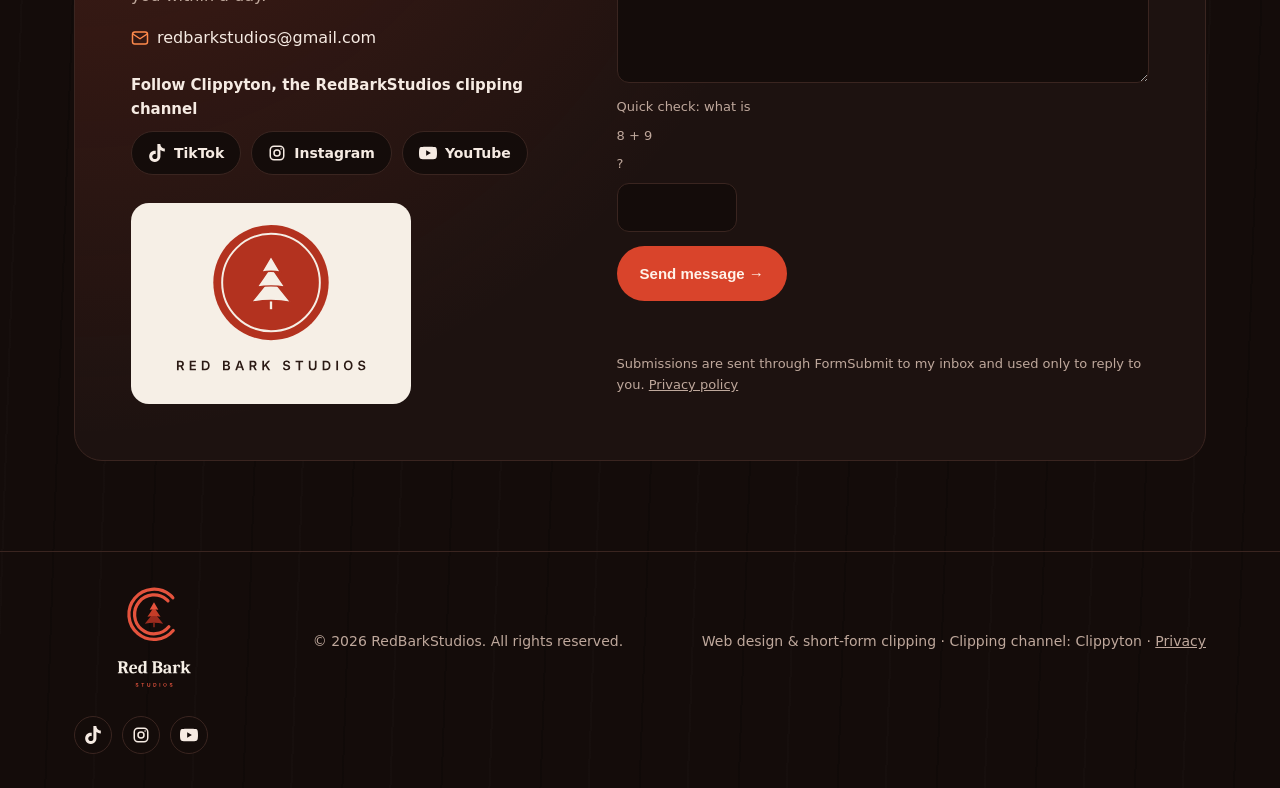
==== commit a49ccc51: "Add starting prices to services and monthly plans Co-Authored-By: Claude Opus 5.5 <noreply@anthropic" ====
--- a/index.html
+++ b/index.html
@@ -91,6 +91,8 @@
 .svc::before{content:"";position:absolute;top:-80px;right:-80px;width:220px;height:220px;border-radius:50%;background:radial-gradient(var(--red2),transparent 70%);opacity:.35}
 .svc .ico{width:52px;height:52px;border-radius:14px;background:rgba(217,68,43,.15);color:var(--red);display:grid;place-items:center;margin-bottom:22px}
 .svc h3{font-size:30px;margin-bottom:12px}
+.price{display:inline-block;margin:-2px 0 16px;padding:6px 12px;border-radius:999px;background:rgba(217,68,43,.15);color:var(--ember);font-weight:600;font-size:14px}
+.price b{color:var(--cream);font-size:16px}
 .svc>p{color:var(--muted);margin-bottom:22px}
 .svc ul{list-style:none;display:grid;gap:10px}
 .svc li{display:flex;gap:10px;align-items:flex-start}
@@ -226,9 +228,12 @@
         <article class="svc reveal">
           <div class="ico"><svg width="26" height="26" viewBox="0 0 24 24" fill="none" stroke="currentColor" stroke-width="2"><rect x="3" y="4" width="18" height="14" rx="2"/><path d="M3 9h18M8 21h8"/></svg></div>
           <h3>Web Design</h3>
+          <p class="price">Landing pages from <b>$350</b> · Sites from <b>$900</b></p>
           <p>Modern, mobile-first websites that look premium and load fast — built to turn visitors into customers.</p>
           <ul>
-            <li>Business sites, portfolios & landing pages</li>
+            <li>Landing page — from $350</li>
+            <li>Starter site, 3–5 pages — from $900</li>
+            <li>Full business site, 6–10 pages — from $1,800</li>
             <li>Responsive design that works on every screen</li>
             <li>SEO basics, analytics and contact forms set up</li>
             <li>Redesigns of outdated sites</li>
@@ -238,6 +243,7 @@
         <article class="svc reveal">
           <div class="ico"><svg width="26" height="26" viewBox="0 0 24 24" fill="none" stroke="currentColor" stroke-width="2"><circle cx="6" cy="6" r="3"/><circle cx="6" cy="18" r="3"/><path d="M20 4 8.1 15.9M14.5 14.5 20 20M8.1 8.1 12 12"/></svg></div>
           <h3>Clipping</h3>
+          <p class="price">10-clip packs from <b>$120</b></p>
           <p>I turn podcasts, streams and long videos into short, hook-first vertical clips built to rack up views.</p>
           <ul>
             <li>9:16 clips for TikTok, Reels & YouTube Shorts</li>
@@ -250,6 +256,7 @@
         <article class="svc reveal">
           <div class="ico"><svg width="26" height="26" viewBox="0 0 24 24" fill="none" stroke="currentColor" stroke-width="2"><rect x="2" y="6" width="14" height="12" rx="2"/><path d="m16 10 6-3v10l-6-3"/></svg></div>
           <h3>Custom Multimedia</h3>
+          <p class="price">Quoted per project</p>
           <p>Bigger or one-off projects scoped as a clear contract — video, graphics and web work under one roof.</p>
           <ul>
             <li>Defined milestones from kickoff to delivery</li>
@@ -292,20 +299,23 @@
 
   <section id="plans" class="band">
     <div class="wrap">
-      <div class="head reveal"><span class="eyebrow">Monthly plans</span><h2>Keep it running, every month.</h2><p>Ongoing support on a simple monthly scope. Every plan is quoted to fit what you need.</p></div>
+      <div class="head reveal"><span class="eyebrow">Monthly plans</span><h2>Keep it running, every month.</h2><p>Ongoing support on a simple monthly scope. Starting prices below, with the final quote sized to what you need.</p></div>
       <div class="services">
         <article class="svc reveal">
           <h3>Website Care</h3>
+          <p class="price">From <b>$60</b>/month</p>
           <p>Your site stays current, backed up and online.</p>
           <ul><li>Content updates & small edits</li><li>Regular backups</li><li>Uptime checks</li><li>Monthly summary of what was done</li></ul>
         </article>
         <article class="svc reveal">
           <h3>Creator Clipping</h3>
+          <p class="price">30 clips from <b>$300</b>/month</p>
           <p>A steady flow of short-form clips from your long-form content.</p>
           <ul><li>Set number of clips each month</li><li>9:16 with captions & hooks</li><li>Revisions included</li><li>Posting available by agreement</li></ul>
         </article>
         <article class="svc reveal">
           <h3>Content Support</h3>
+          <p class="price">From <b>$150</b>/month</p>
           <p>An on-call editor for the odds and ends.</p>
           <ul><li>Set number of edits & exports</li><li>Thumbnails, graphics and cut-downs</li><li>Quick turnaround</li><li>Roll your requests into one place</li></ul>
         </article>
@@ -333,7 +343,7 @@
         <details><summary>What is clipping?</summary><p>Clipping means cutting the best moments out of long-form content — podcasts, streams, interviews — into short vertical videos. Platforms like Content Rewards pay clippers based on the views those clips earn for the creator or brand.</p></details>
         <details><summary>Can you clip for my own channel?</summary><p>Yes. Send your long-form videos and I'll deliver captioned, ready-to-post clips on a schedule that suits you.</p></details>
         <details><summary>Do you offer ongoing work?</summary><p>Yes — there are three monthly plans: Website Care (updates, backups, uptime checks, small edits), Creator Clipping (a set number of clips each month) and Content Support (a set number of edits and exports).</p></details>
-        <details><summary>How do I pay?</summary><p>You'll get a clear quote up front. Larger web projects are usually split into a deposit and a final payment on launch.</p></details>
+        <details><summary>How do I pay?</summary><p>Every service has a starting price listed above, and you'll get a clear quote up front before any work begins. Larger web projects are usually split into a deposit and a final payment on launch.</p></details>
       </div>
     </div>
   </section>
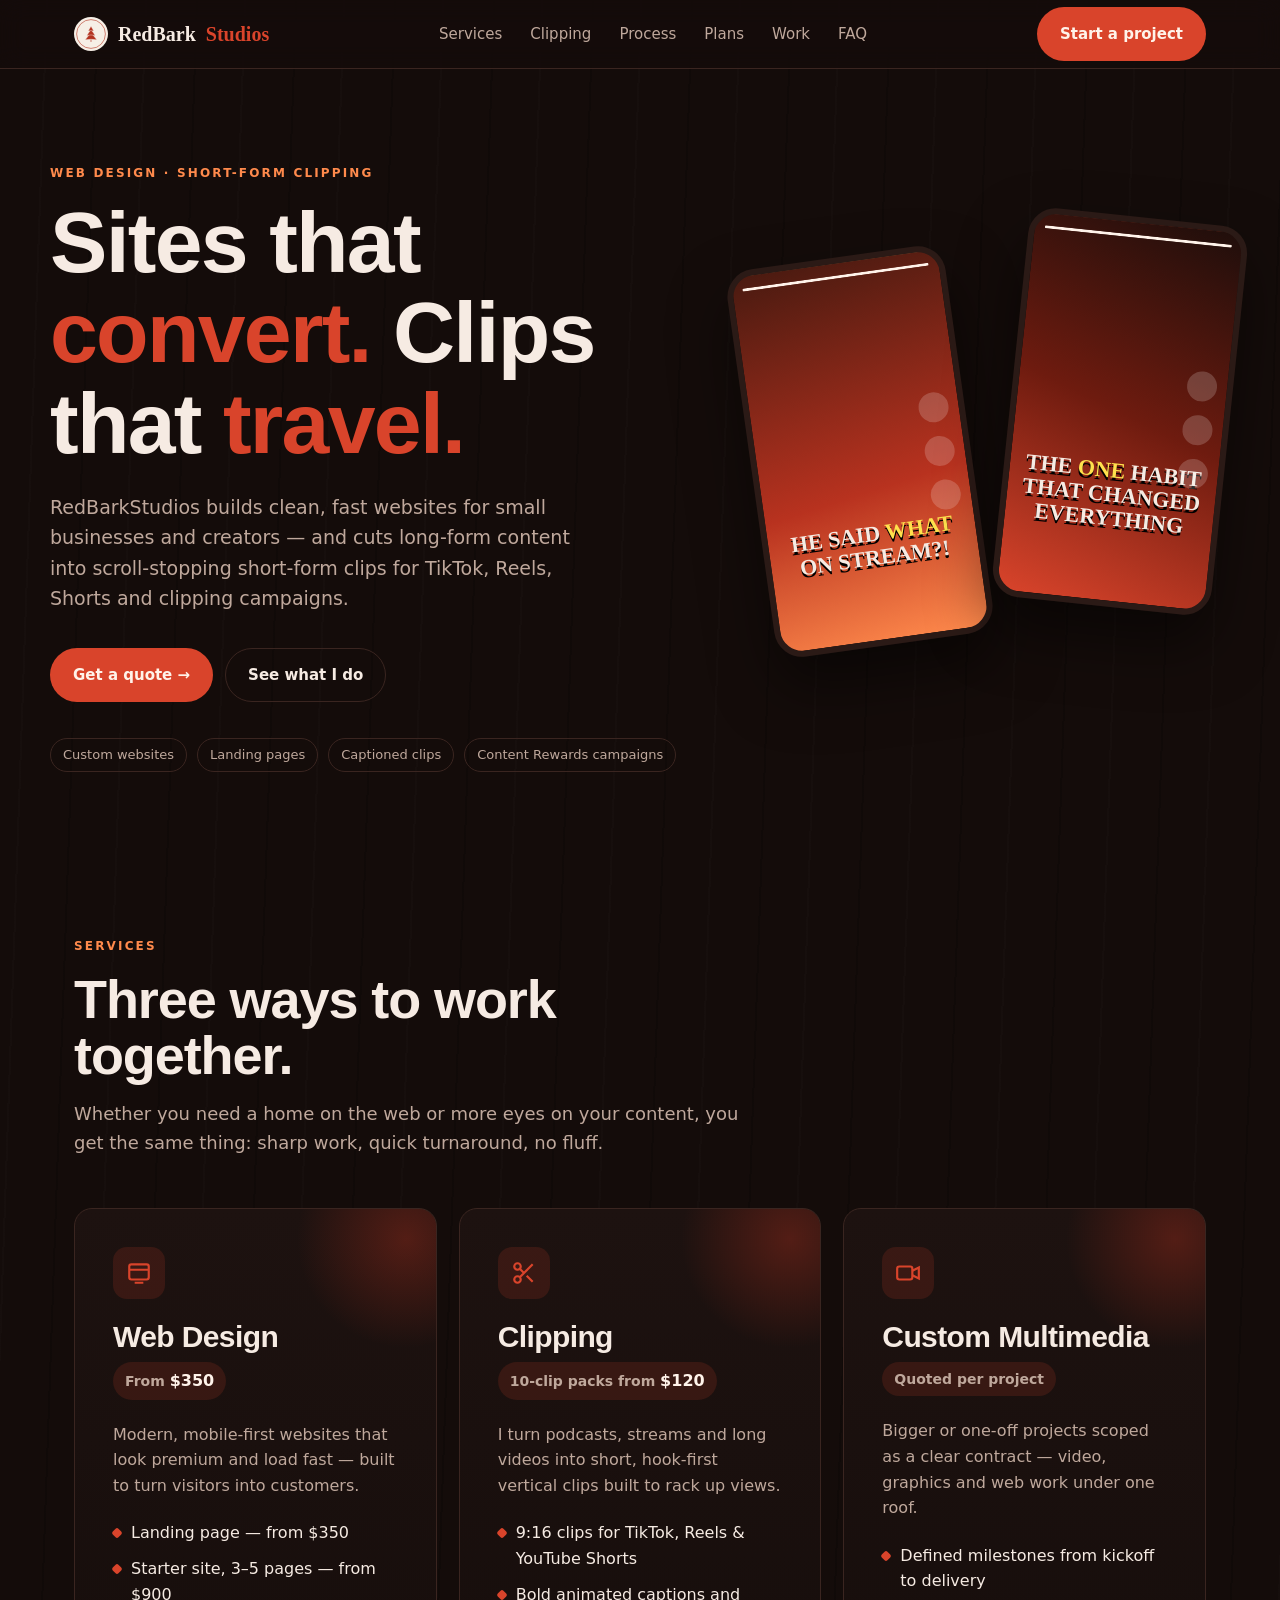
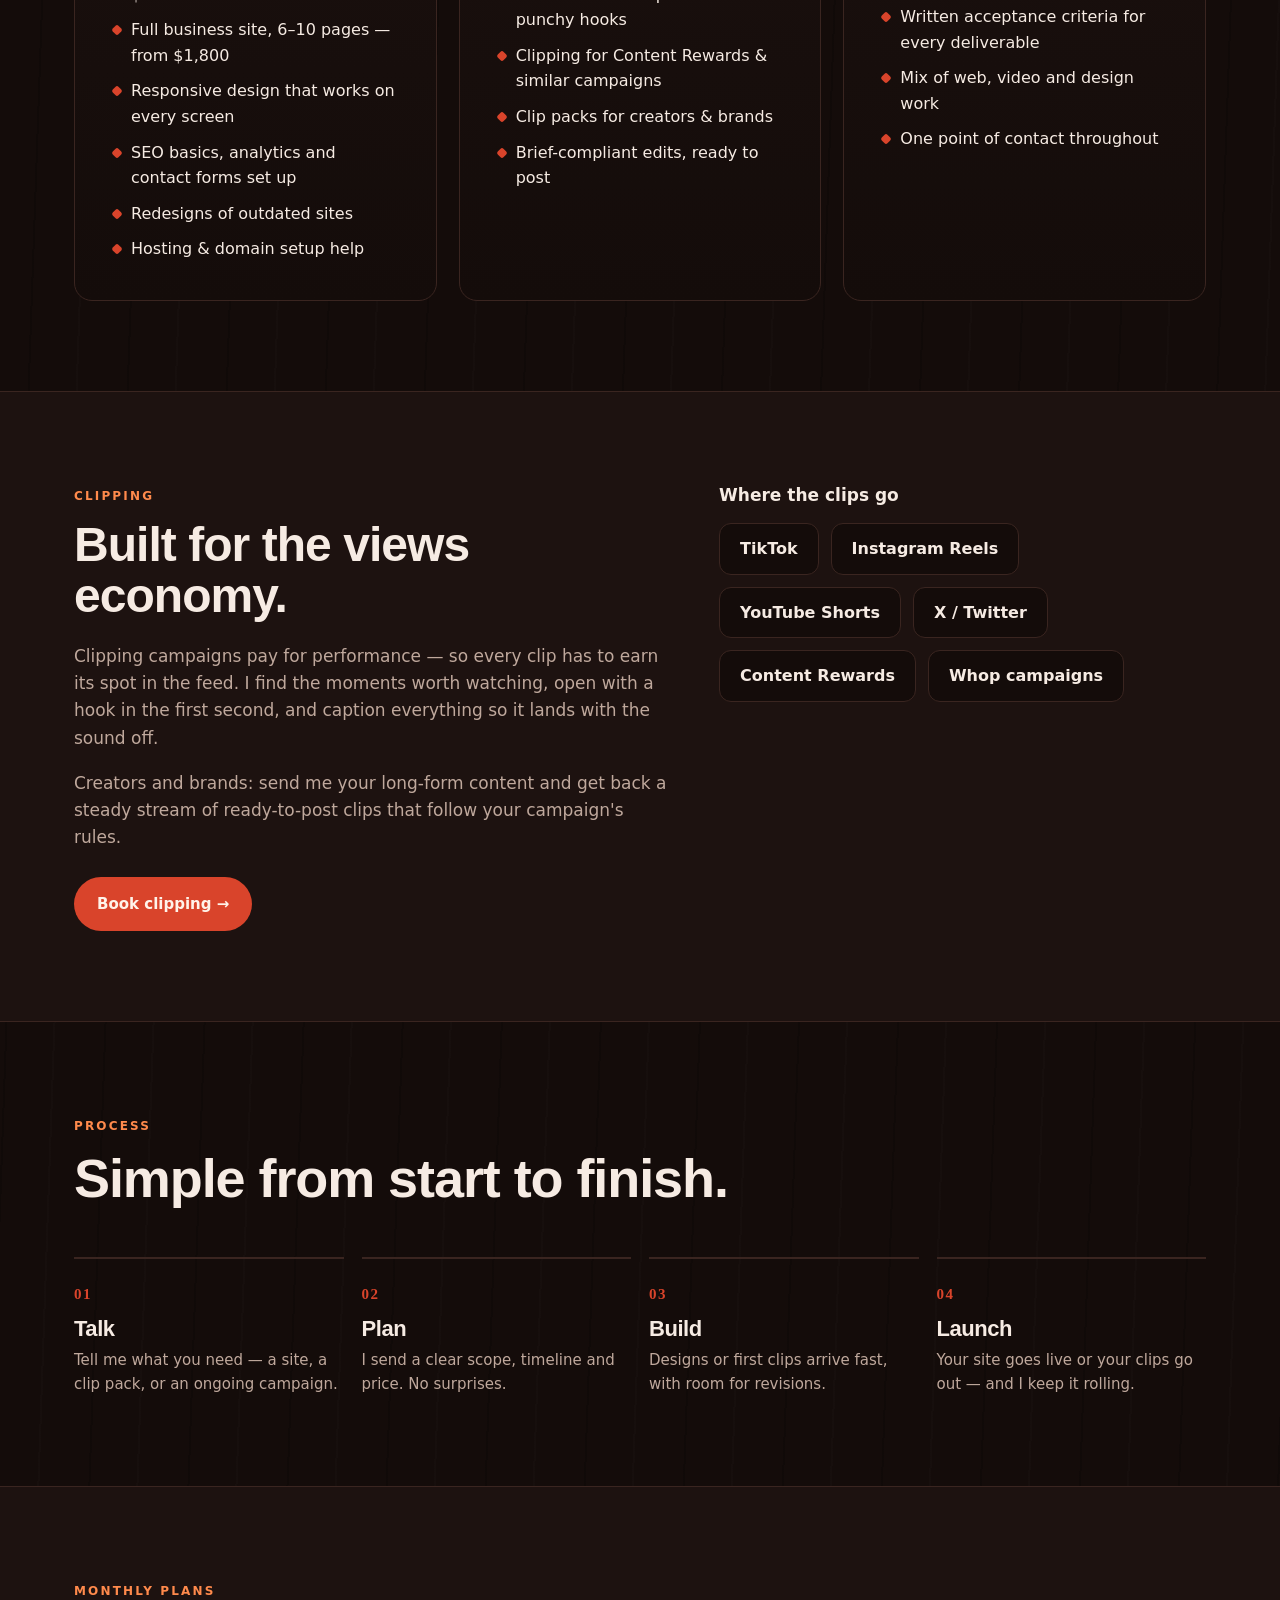
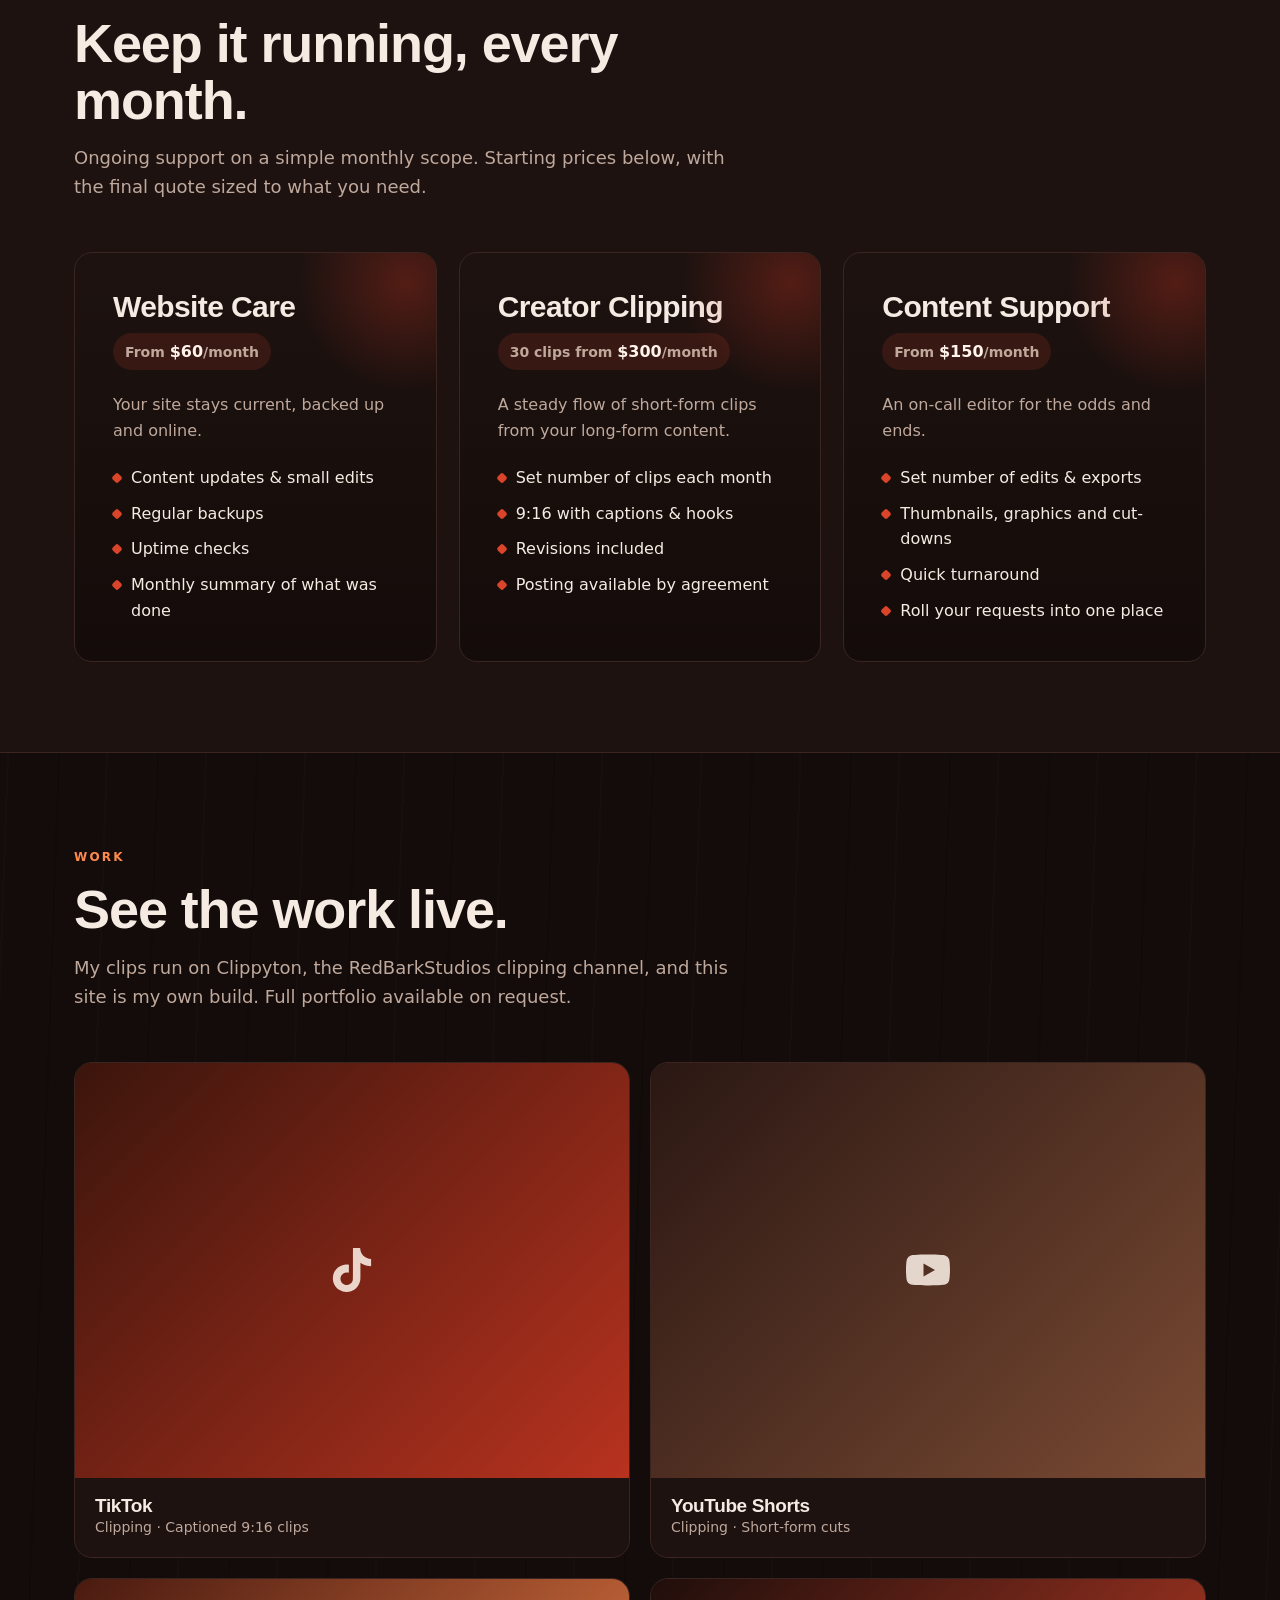
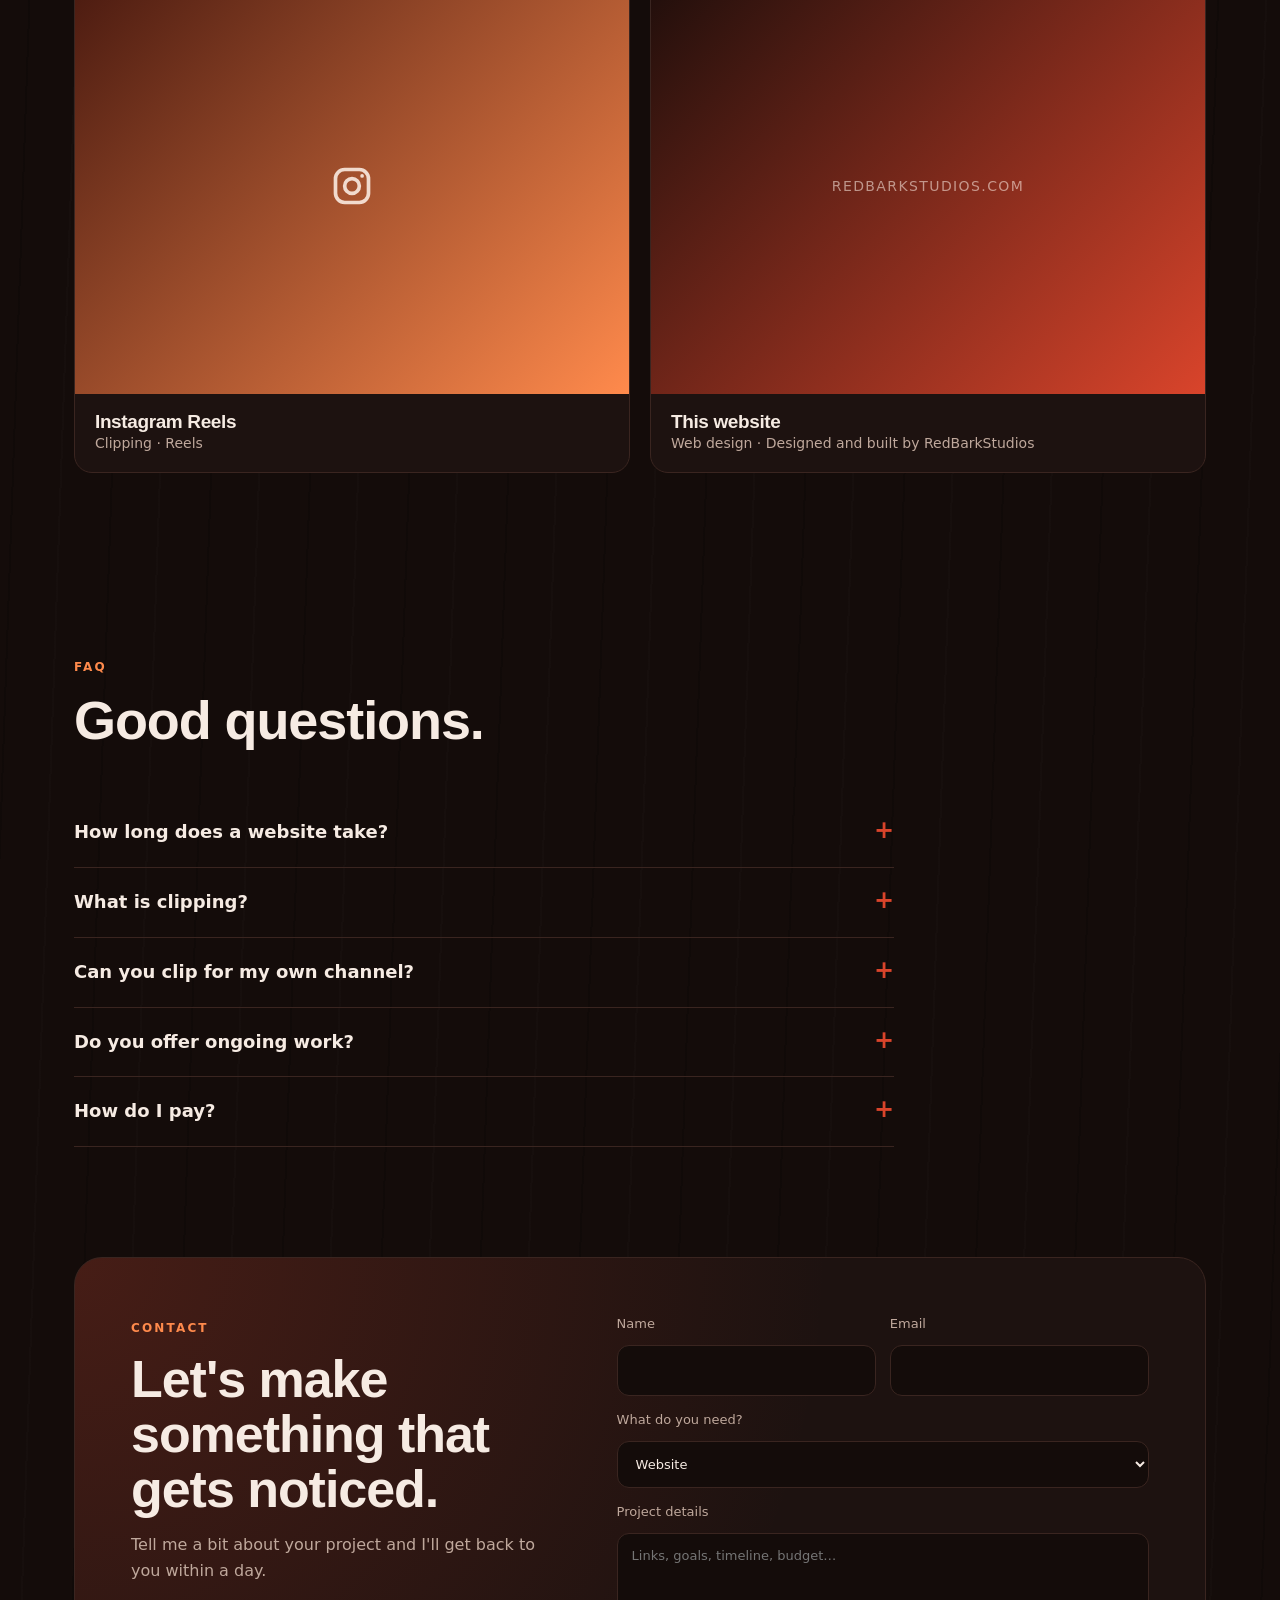
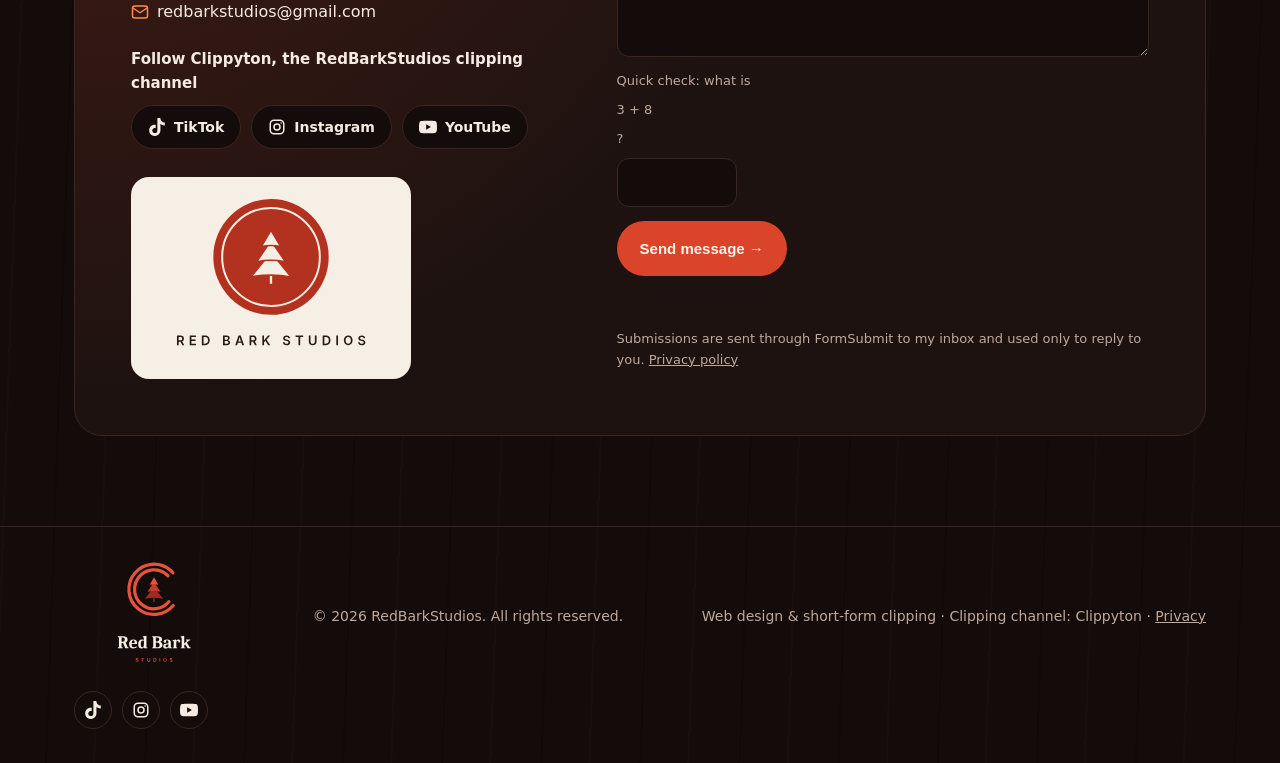
==== commit 7e8ef225: "Shorten the Web Design price badge Co-Authored-By: Claude Opus 5.5 <noreply@anthropic.com> Claude-Se" ====
--- a/index.html
+++ b/index.html
@@ -228,7 +228,7 @@
         <article class="svc reveal">
           <div class="ico"><svg width="26" height="26" viewBox="0 0 24 24" fill="none" stroke="currentColor" stroke-width="2"><rect x="3" y="4" width="18" height="14" rx="2"/><path d="M3 9h18M8 21h8"/></svg></div>
           <h3>Web Design</h3>
-          <p class="price">Landing pages from <b>$350</b> · Sites from <b>$900</b></p>
+          <p class="price">From <b>$350</b></p>
           <p>Modern, mobile-first websites that look premium and load fast — built to turn visitors into customers.</p>
           <ul>
             <li>Landing page — from $350</li>
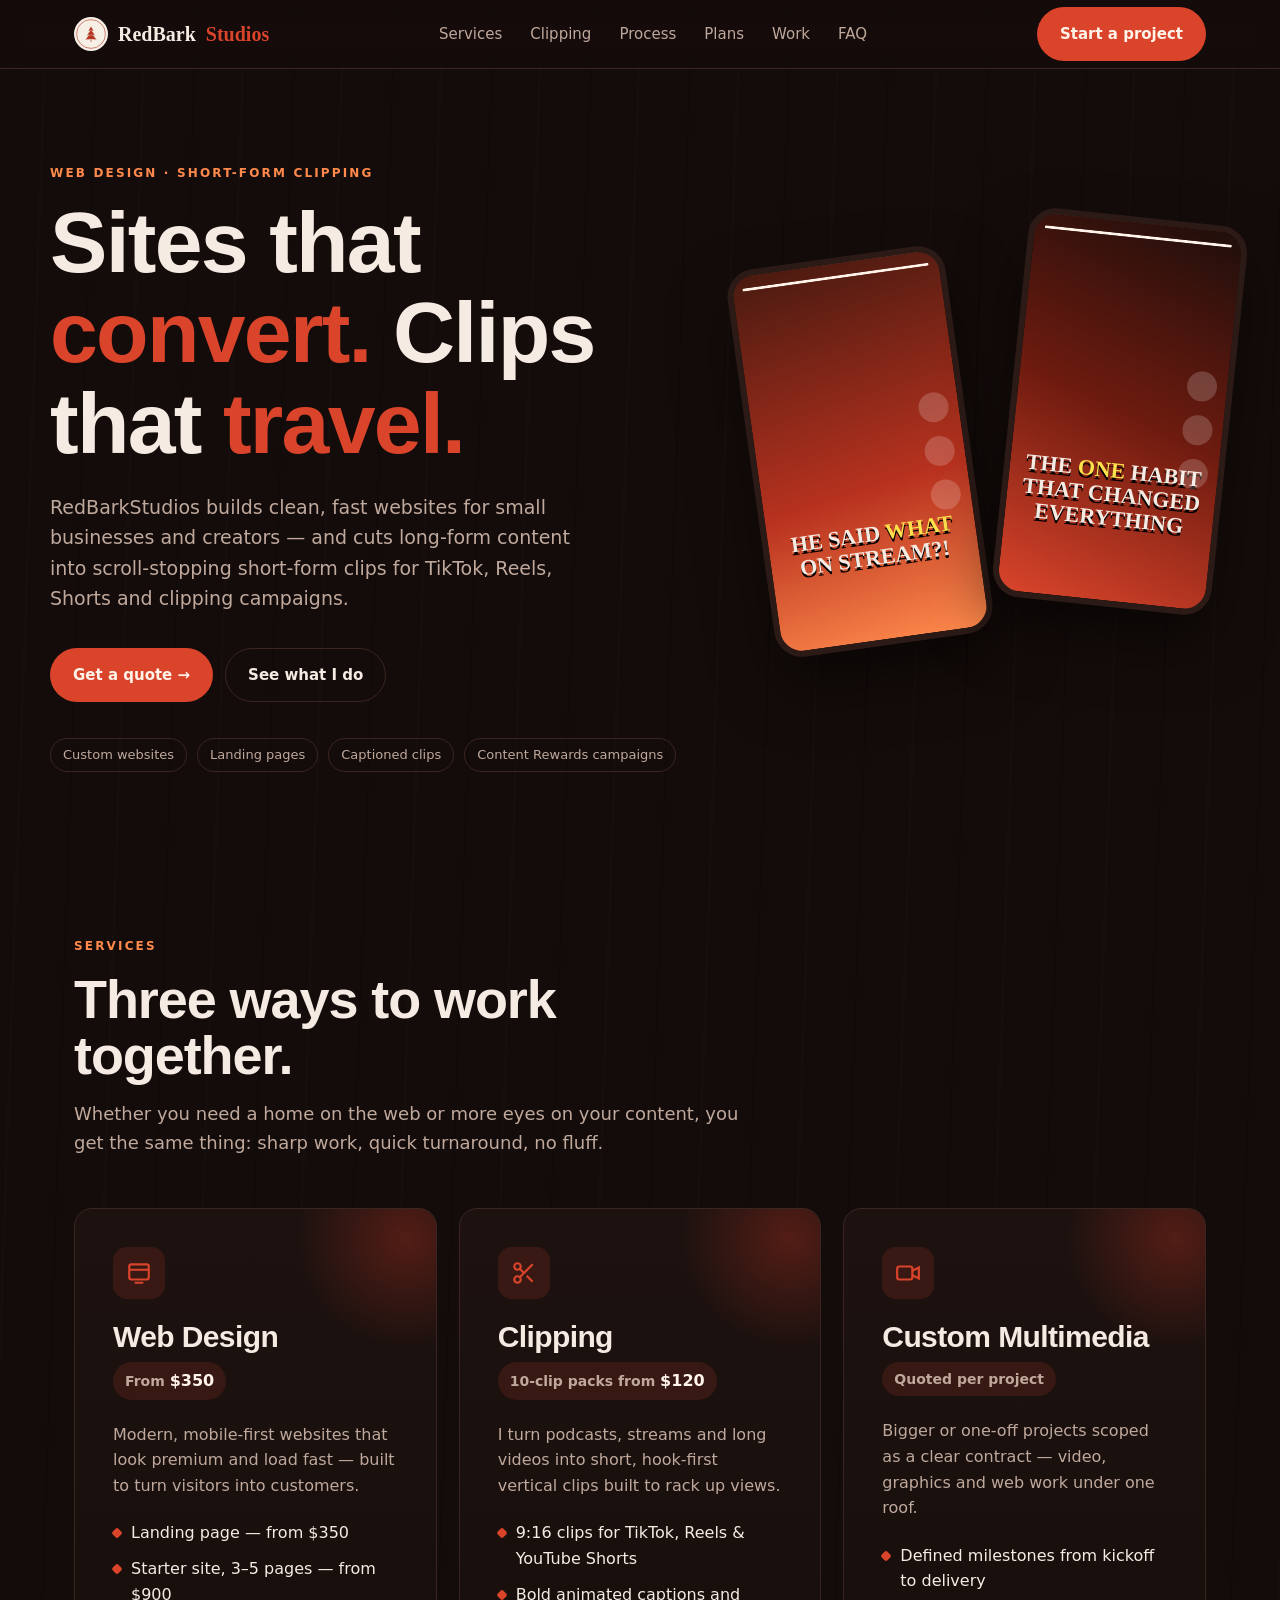
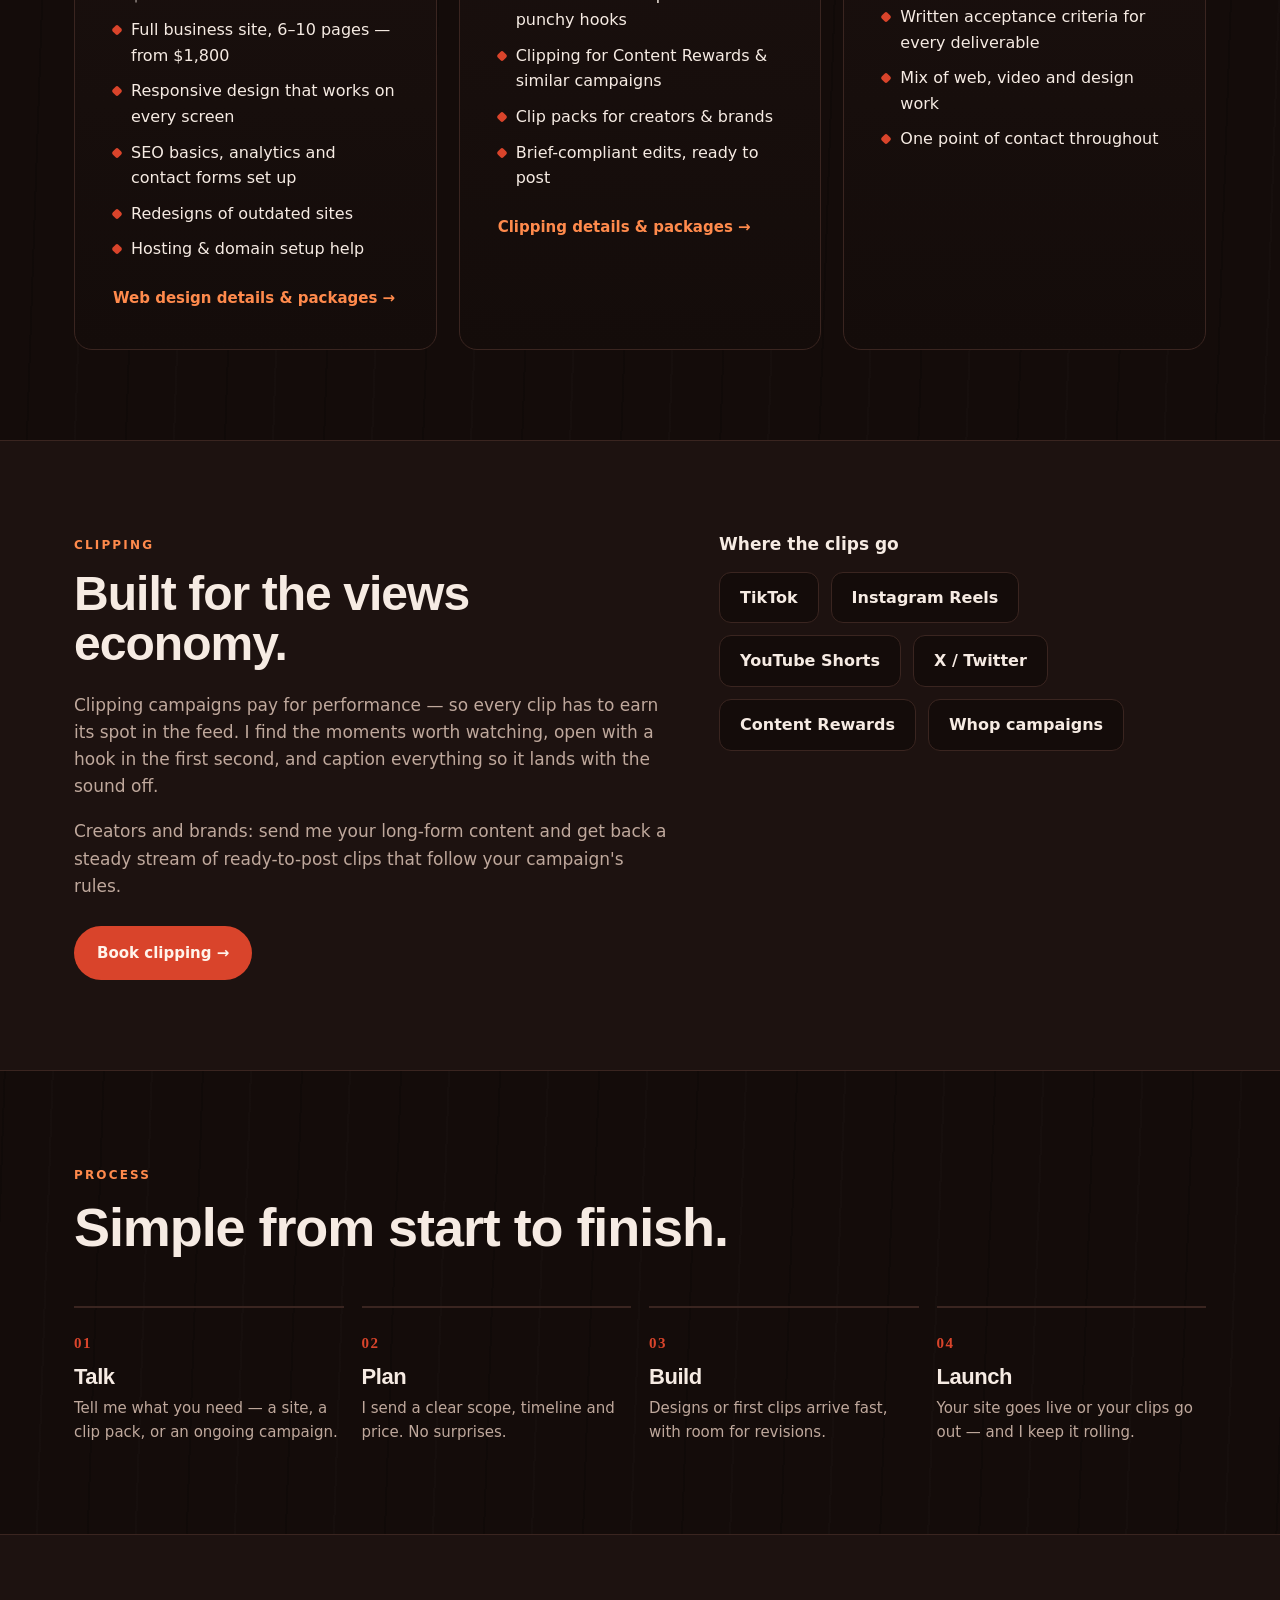
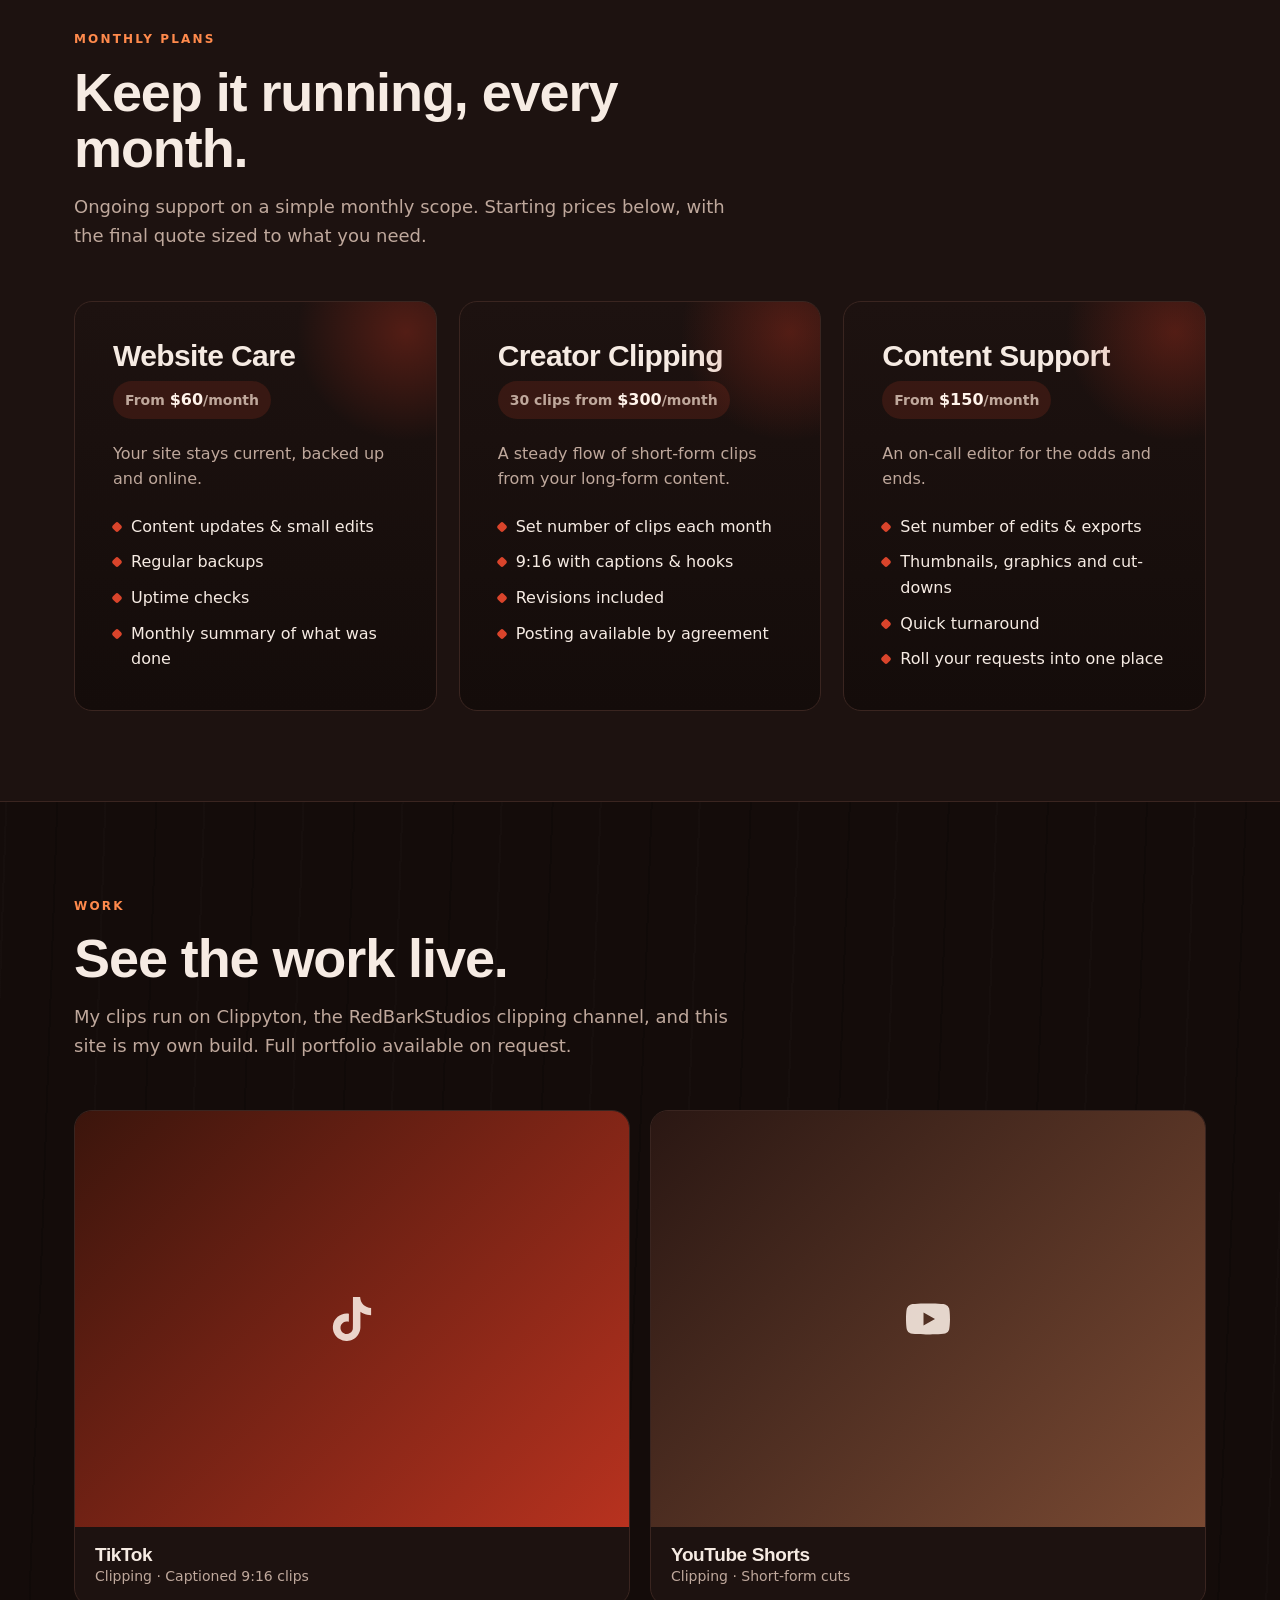
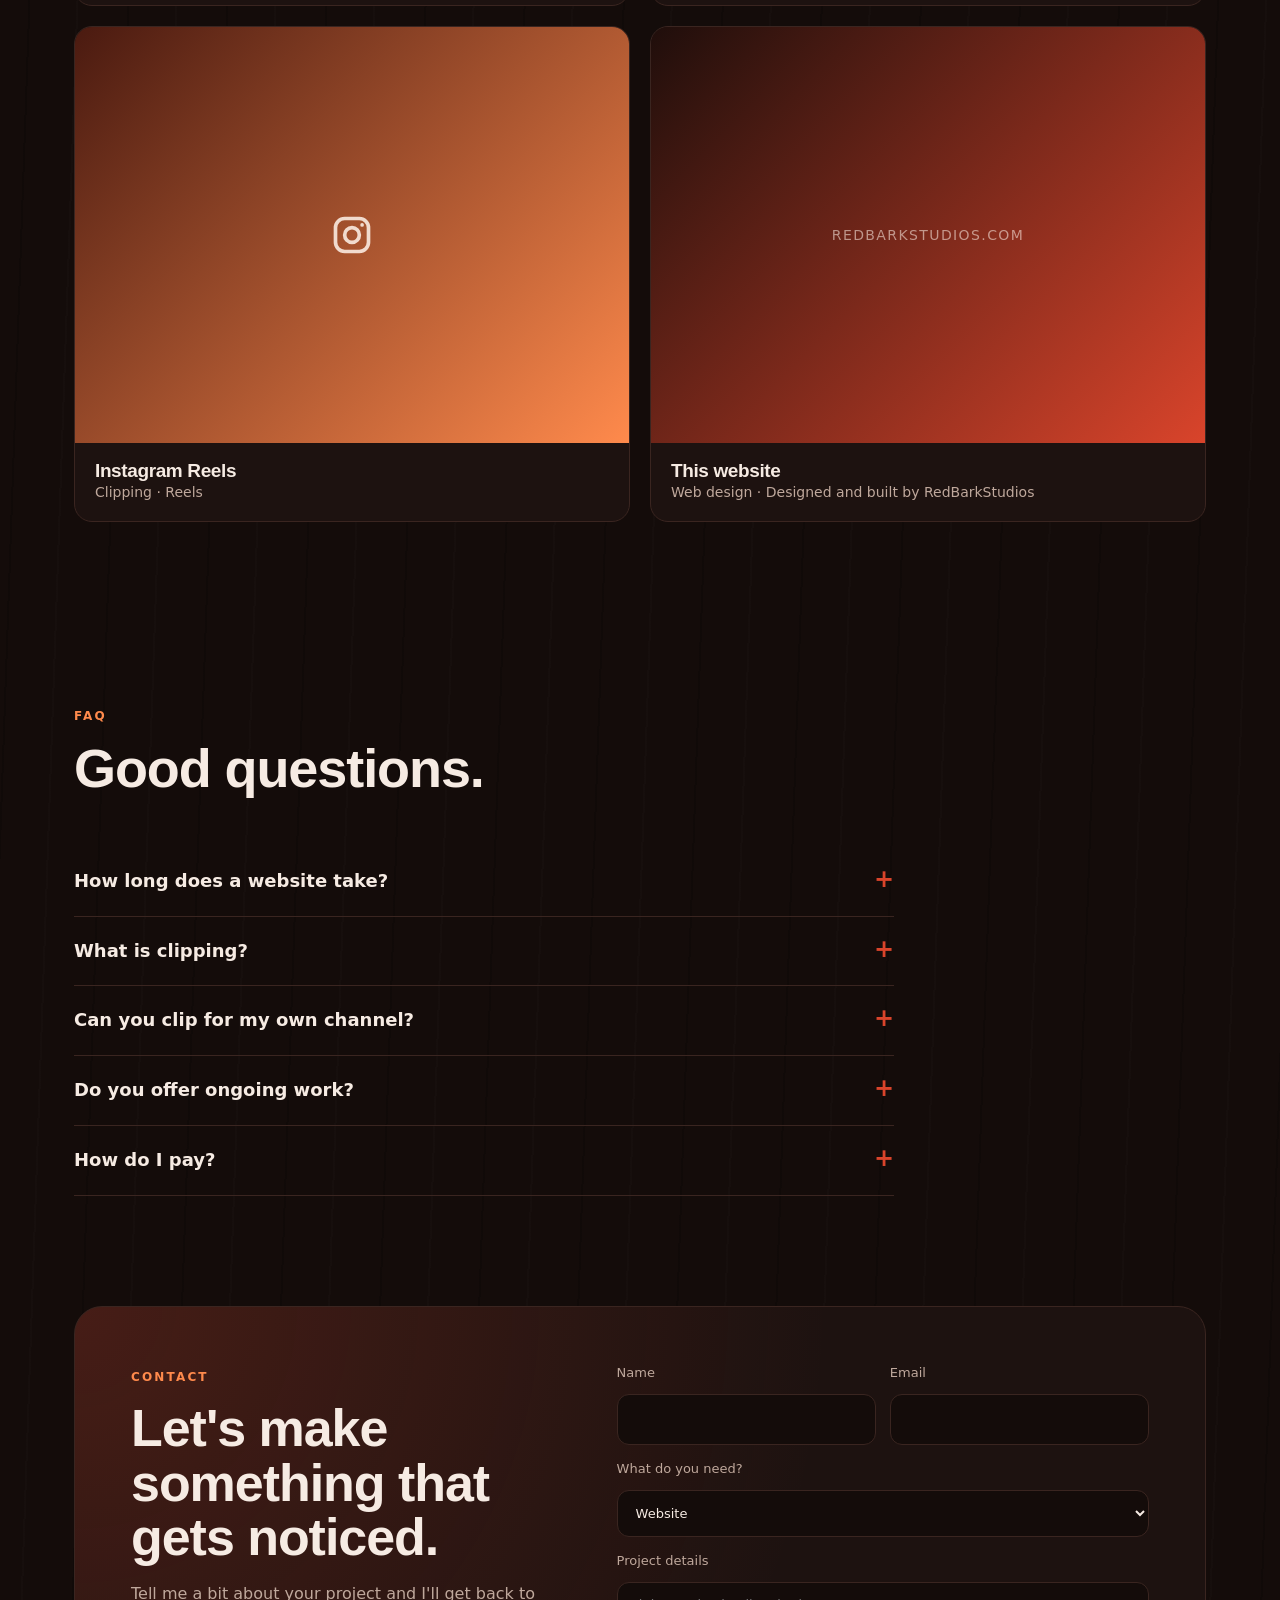
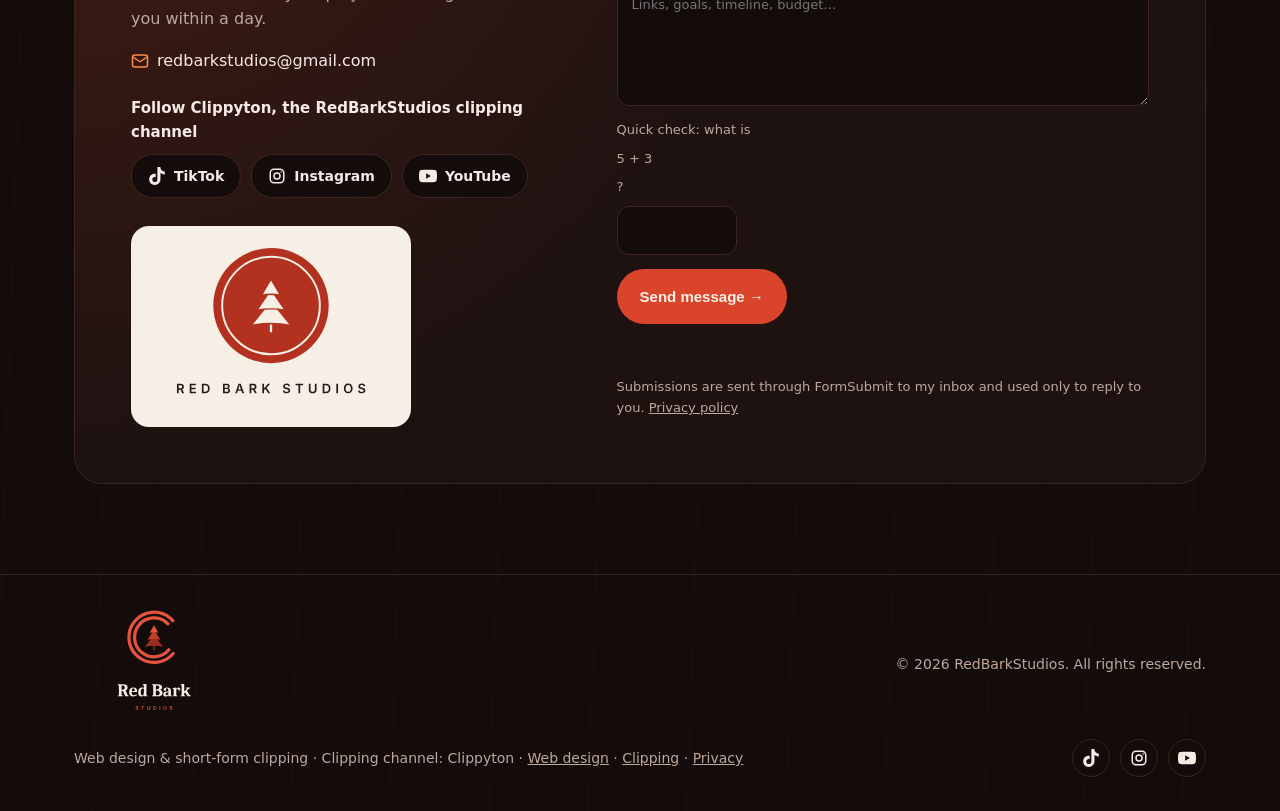
==== commit ed579508: "Add Web Design and Clipping pages, move shared styles and scripts into assets Co-Authored-By: Claude" ====
--- a/index.html
+++ b/index.html
@@ -27,159 +27,7 @@
 <meta name="twitter:description" content="Fast, sharp websites and short-form clips that get views.">
 <meta name="twitter:image" content="https://redbarkstudios.com/assets/og-share.png">
 <meta name="twitter:image:alt" content="RedBarkStudios — Web Design &amp; Clipping, with the cedar badge logo">
-<style>
-:root{
-  --bg:#140c0a; --bg2:#1d1210; --line:#3a2520; --text:#f6ebe3; --muted:#bfa89c;
-  --red:#d9442b; --red2:#b8321f; --ember:#ff8a4c; --cream:#fff3ea;
-  --r:18px; --max:1180px;
-}
-*{box-sizing:border-box;margin:0;padding:0}
-html{scroll-behavior:smooth;overflow-x:clip}
-body{background:var(--bg);color:var(--text);font:16px/1.6 Inter,system-ui,sans-serif;overflow-x:hidden;overflow-x:clip;
-  background-image:repeating-linear-gradient(92deg,transparent 0 46px,rgba(255,255,255,.012) 46px 48px,transparent 48px 97px,rgba(0,0,0,.18) 97px 99px)}
-h1,h2,h3{font-family:"Bricolage Grotesque",sans-serif;line-height:1.05;letter-spacing:-.02em}
-a{color:inherit;text-decoration:none}
-.wrap{max-width:var(--max);margin:0 auto;padding:0 24px}
-.btn{display:inline-flex;align-items:center;gap:8px;padding:14px 22px;border-radius:999px;font-weight:600;border:1px solid transparent;transition:.2s;cursor:pointer;font-size:15px}
-.btn-red{background:var(--red);color:var(--cream)} .btn-red:hover{background:var(--ember);color:#1a0d08}
-.btn-ghost{border-color:var(--line);color:var(--text)} .btn-ghost:hover{border-color:var(--red)}
-.eyebrow{display:inline-block;font-size:12px;letter-spacing:.18em;text-transform:uppercase;color:var(--ember);font-weight:600;margin-bottom:14px}
-
-/* nav */
-header{position:sticky;top:0;z-index:50;background:rgba(20,12,10,.8);backdrop-filter:blur(12px);border-bottom:1px solid var(--line)}
-nav{display:flex;align-items:center;justify-content:space-between;height:68px}
-.logo{display:flex;align-items:center;gap:10px;font-family:"Bricolage Grotesque";font-weight:800;font-size:20px}
-.logo img{width:34px;height:34px;display:block}
-.logo span{color:var(--red)}
-.links{display:flex;gap:28px;font-size:15px;color:var(--muted)} .links a:hover{color:var(--text)}
-nav .btn .short{display:none}
-.menu{display:none;background:none;border:0;color:var(--text);font-size:26px;cursor:pointer}
-
-/* hero */
-.hero{padding:90px 0 70px;display:grid;grid-template-columns:1.15fr .85fr;gap:50px;align-items:center}
-.hero h1{font-size:clamp(44px,7vw,86px);font-weight:800}
-.hero h1 em{font-style:normal;color:var(--red);position:relative}
-.hero p{color:var(--muted);font-size:19px;max-width:540px;margin:24px 0 34px}
-.cta{display:flex;gap:12px;flex-wrap:wrap}
-.tags{display:flex;gap:10px;flex-wrap:wrap;margin-top:36px}
-.tags span{font-size:13px;color:var(--muted);border:1px solid var(--line);padding:6px 12px;border-radius:999px}
-
-.phones{position:relative;height:500px}
-.phone{position:absolute;width:220px;aspect-ratio:9/16;border-radius:28px;border:6px solid #2b1a16;overflow:hidden;box-shadow:0 30px 60px rgba(0,0,0,.5)}
-.phone:nth-child(1){left:0;top:40px;transform:rotate(-8deg);background:linear-gradient(170deg,#4a1a10,#b8321f 60%,#ff8a4c)}
-.phone:nth-child(2){right:0;top:0;transform:rotate(6deg);background:linear-gradient(200deg,#1f0e0b,#6e1b0f 50%,#d9442b);z-index:2}
-.phone .bar{position:absolute;left:10px;right:10px;top:12px;height:3px;background:rgba(255,255,255,.25);border-radius:3px;overflow:hidden}
-.phone .bar b{display:block;height:100%;background:var(--cream);animation:prog 6s linear infinite}
-.phone:nth-child(2) .bar b{animation-delay:-2.5s}
-@keyframes prog{from{width:0}to{width:100%}}
-.cap{position:absolute;left:14px;right:14px;bottom:70px;text-align:center;font-family:"Bricolage Grotesque";font-weight:800;font-size:22px;line-height:1.1;text-transform:uppercase;text-shadow:0 3px 0 #000}
-.cap mark{background:none;color:#ffe14d}
-.side{position:absolute;right:10px;bottom:120px;display:flex;flex-direction:column;gap:14px}
-.side i{width:30px;height:30px;border-radius:50%;background:rgba(255,255,255,.18)}
-.play{position:absolute;inset:0;display:grid;place-items:center}
-.play::after{content:"";border-left:26px solid rgba(255,243,234,.9);border-top:16px solid transparent;border-bottom:16px solid transparent;margin-left:6px}
-.play{opacity:.0;transition:.3s} .phone:hover .play{opacity:1}
-
-/* sections */
-section{padding:90px 0}
-.head{max-width:680px;margin-bottom:50px}
-.head h2{font-size:clamp(34px,4.5vw,54px)}
-.head p{color:var(--muted);font-size:18px;margin-top:16px}
-
-.services{display:grid;grid-template-columns:repeat(3,1fr);gap:22px}
-.svc{border:1px solid var(--line);border-radius:var(--r);padding:38px;background:linear-gradient(180deg,var(--bg2),var(--bg));position:relative;overflow:hidden}
-.svc::before{content:"";position:absolute;top:-80px;right:-80px;width:220px;height:220px;border-radius:50%;background:radial-gradient(var(--red2),transparent 70%);opacity:.35}
-.svc .ico{width:52px;height:52px;border-radius:14px;background:rgba(217,68,43,.15);color:var(--red);display:grid;place-items:center;margin-bottom:22px}
-.svc h3{font-size:30px;margin-bottom:12px}
-.price{display:inline-block;margin:-2px 0 16px;padding:6px 12px;border-radius:999px;background:rgba(217,68,43,.15);color:var(--ember);font-weight:600;font-size:14px}
-.price b{color:var(--cream);font-size:16px}
-.svc>p{color:var(--muted);margin-bottom:22px}
-.svc ul{list-style:none;display:grid;gap:10px}
-.svc li{display:flex;gap:10px;align-items:flex-start}
-.svc li::before{content:"";flex:none;width:8px;height:8px;margin-top:9px;border-radius:2px;background:var(--red);transform:rotate(45deg)}
-
-.band{background:var(--bg2);border-top:1px solid var(--line);border-bottom:1px solid var(--line)}
-.platforms{display:flex;flex-wrap:wrap;gap:12px}
-.platforms span{padding:12px 20px;border:1px solid var(--line);border-radius:12px;font-weight:600;background:var(--bg)}
-.clipgrid{display:grid;grid-template-columns:1.1fr .9fr;gap:50px;align-items:start}
-.clipgrid p{color:var(--muted);font-size:17px;margin-bottom:18px}
-
-.steps{display:grid;grid-template-columns:repeat(4,1fr);gap:18px;counter-reset:s}
-.step{border-top:2px solid var(--line);padding-top:22px;counter-increment:s}
-.step::before{content:"0" counter(s);font-family:"Bricolage Grotesque";font-weight:800;color:var(--red);font-size:15px;letter-spacing:.1em}
-.step h3{font-size:22px;margin:10px 0 8px}
-.step p{color:var(--muted);font-size:15px}
-
-.work{display:grid;grid-template-columns:repeat(2,1fr);gap:20px}
-.tile{display:block;border-radius:var(--r);border:1px solid var(--line);overflow:hidden;background:var(--bg2);transition:border-color .2s}
-a.tile:hover,a.tile:focus-visible{border-color:var(--red)}
-.thumb svg{width:44px;height:44px;color:var(--cream);opacity:.85}
-.thumb{aspect-ratio:4/3;display:grid;place-items:center;color:rgba(255,243,234,.55);font-size:14px;letter-spacing:.1em;text-transform:uppercase}
-.tile:nth-child(1) .thumb{background:linear-gradient(135deg,#3b150c,#b8321f)}
-.tile:nth-child(2) .thumb{background:linear-gradient(135deg,#2a1713,#7a4a33)}
-.tile:nth-child(3) .thumb{background:linear-gradient(135deg,#4a1a10,#ff8a4c)}
-.tile:nth-child(4) .thumb{background:linear-gradient(135deg,#1f0e0b,#d9442b)}
-.tile .meta{padding:18px 20px}
-.tile h3{font-size:19px} .tile p{color:var(--muted);font-size:14px}
-
-.faq{max-width:820px}
-details{border-bottom:1px solid var(--line);padding:20px 0}
-summary{cursor:pointer;font-weight:600;font-size:18px;list-style:none;display:flex;justify-content:space-between;gap:20px}
-summary::after{content:"+";color:var(--red);font-size:24px;line-height:1;transition:.2s}
-details[open] summary::after{transform:rotate(45deg)}
-details p{color:var(--muted);margin-top:12px}
-
-.contact{display:grid;grid-template-columns:.9fr 1.1fr;gap:50px;border:1px solid var(--line);border-radius:28px;padding:56px;background:radial-gradient(circle at 0 0,rgba(217,68,43,.22),transparent 55%),var(--bg2)}
-.contact h2{font-size:clamp(34px,4.5vw,52px)}
-.contact>div>p{color:var(--muted);margin:16px 0}
-form{display:grid;gap:14px}
-.row{display:grid;grid-template-columns:1fr 1fr;gap:14px}
-label{font-size:13px;color:var(--muted);display:grid;gap:6px}
-input,select,textarea{font:inherit;color:var(--text);background:var(--bg);border:1px solid var(--line);border-radius:12px;padding:12px 14px;width:100%}
-input:focus,select:focus,textarea:focus{outline:none;border-color:var(--red)}
-textarea{min-height:120px;resize:vertical}
-.hp{position:absolute;left:-9999px;width:1px;height:1px;opacity:0}
-#formStatus{margin:0;font-size:14px;min-height:1.2em}
-#formStatus.ok{color:#7fd18b}#formStatus.err{color:#ff8a7a}
-button:disabled{opacity:.6;cursor:wait}
-
-footer{border-top:1px solid var(--line);padding:34px 0;color:var(--muted);font-size:14px}
-footer .wrap{display:flex;justify-content:space-between;align-items:center;gap:20px;flex-wrap:wrap}
-footer img{display:block;width:160px;height:auto}
-.brandcard{margin-top:28px;max-width:280px;background:#F6EFE6;border-radius:var(--r);padding:22px}
-.brandcard img{display:block;width:100%;height:auto}
-.follow{margin-top:22px}
-.follow p{color:var(--text);font-weight:600;margin-bottom:10px;font-size:15px}
-.socials{display:flex;gap:10px;flex-wrap:wrap}
-.socials a{display:inline-flex;align-items:center;gap:8px;padding:10px 16px;border:1px solid var(--line);border-radius:999px;background:var(--bg);color:var(--text);font-weight:600;font-size:14px;transition:.2s}
-.socials a:hover,.socials a:focus-visible{border-color:var(--red);color:var(--ember)}
-.socials svg{width:18px;height:18px;flex:none}
-footer .socials a{padding:9px;border-radius:50%}
-footer .socials span{display:none}
-
-.js .reveal{opacity:0;transform:translateY(24px);transition:opacity .7s,transform .7s}
-.js .reveal.in{opacity:1;transform:none}
-@media (prefers-reduced-motion:reduce){.js .reveal{opacity:1;transform:none;transition:none}.phone .bar b{animation:none;width:40%}}
-
-@media (max-width:900px){
-  .hero,.clipgrid,.contact{grid-template-columns:1fr}
-  .phones{height:420px;max-width:420px;margin:0 auto;width:100%}
-  .phone{width:180px}
-  .services,.work{grid-template-columns:1fr}
-  .steps{grid-template-columns:1fr 1fr}
-  .contact{padding:30px 22px}
-}
-@media (max-width:720px){
-  .wrap{padding:0 16px}
-  .links{display:none;position:absolute;top:68px;left:0;right:0;flex-direction:column;gap:0;background:var(--bg);border-bottom:1px solid var(--line)}
-  .links.open{display:flex} .links a{padding:16px}
-  .menu{display:block} nav .btn{padding:8px 14px;font-size:14px;margin-left:auto} nav .btn .long{display:none} nav .btn .short{display:inline}
-  .hero{padding-top:50px} section{padding:64px 0}
-  .steps,.row{grid-template-columns:1fr}
-  .svc{padding:28px 22px}
-  .phone{width:150px} .phones{height:340px} .cap{font-size:16px;bottom:50px}
-}
-</style>
+<link rel="stylesheet" href="/assets/site.css">
 <!-- Analytics placeholder: add GoatCounter or Cloudflare Web Analytics here, and add its host to the CSP script-src/connect-src. -->
 <script type="application/ld+json">
 {"@context":"https://schema.org","@type":"ProfessionalService","name":"RedBarkStudios","url":"https://redbarkstudios.com/","email":"redbarkstudios@gmail.com","logo":"https://redbarkstudios.com/assets/cedar-badge-mark-on-light.png","image":"https://redbarkstudios.com/assets/og-share.png","description":"RedBarkStudios builds fast, sharp websites and cuts long-form content into short-form clips that get views.","sameAs":["https://www.tiktok.com/@clippyton2","https://www.youtube.com/@Clippyton-n2h","https://www.instagram.com/clippyton/"]}
@@ -239,6 +87,7 @@
             <li>Redesigns of outdated sites</li>
             <li>Hosting & domain setup help</li>
           </ul>
+          <a href="/web-design.html" class="more">Web design details & packages →</a>
         </article>
         <article class="svc reveal">
           <div class="ico"><svg width="26" height="26" viewBox="0 0 24 24" fill="none" stroke="currentColor" stroke-width="2"><circle cx="6" cy="6" r="3"/><circle cx="6" cy="18" r="3"/><path d="M20 4 8.1 15.9M14.5 14.5 20 20M8.1 8.1 12 12"/></svg></div>
@@ -252,6 +101,7 @@
             <li>Clip packs for creators & brands</li>
             <li>Brief-compliant edits, ready to post</li>
           </ul>
+          <a href="/clipping.html" class="more">Clipping details & packages →</a>
         </article>
         <article class="svc reveal">
           <div class="ico"><svg width="26" height="26" viewBox="0 0 24 24" fill="none" stroke="currentColor" stroke-width="2"><rect x="2" y="6" width="14" height="12" rx="2"/><path d="m16 10 6-3v10l-6-3"/></svg></div>
@@ -393,7 +243,7 @@
   <div class="wrap">
     <img src="assets/cedar-rings-lockup-on-dark.svg" alt="RedBarkStudios">
     <span>© <span id="yr"></span> RedBarkStudios. All rights reserved.</span>
-    <span>Web design &amp; short-form clipping · Clipping channel: Clippyton · <a href="/privacy.html" style="text-decoration:underline">Privacy</a></span>
+    <span>Web design &amp; short-form clipping · Clipping channel: Clippyton · <a href="/web-design.html" style="text-decoration:underline">Web design</a> · <a href="/clipping.html" style="text-decoration:underline">Clipping</a> · <a href="/privacy.html" style="text-decoration:underline">Privacy</a></span>
     <div class="socials">
       <a href="https://www.tiktok.com/@clippyton2" target="_blank" rel="noopener" aria-label="TikTok @clippyton2"><svg aria-hidden="true"><use href="#i-tt"/></svg><span>TikTok</span></a>
       <a href="https://www.instagram.com/clippyton/" target="_blank" rel="noopener" aria-label="Instagram @clippyton"><svg aria-hidden="true"><use href="#i-ig"/></svg><span>Instagram</span></a>
@@ -402,20 +252,8 @@
   </div>
 </footer>
 
+<script src="/assets/site.js"></script>
 <script>
-document.getElementById('yr').textContent=new Date().getFullYear();
-const links=document.getElementById('links');
-const menuBtn=document.getElementById('menu');
-const setMenu=open=>{links.classList.toggle('open',open);menuBtn.setAttribute('aria-expanded',open);menuBtn.setAttribute('aria-label',open?'Close menu':'Open menu')};
-menuBtn.onclick=()=>setMenu(!links.classList.contains('open'));
-links.querySelectorAll('a').forEach(a=>a.onclick=()=>setMenu(false));
-const reveals=document.querySelectorAll('.reveal');
-const showAll=()=>reveals.forEach(el=>el.classList.add('in'));
-if('IntersectionObserver' in window){
-  const io=new IntersectionObserver(es=>es.forEach(e=>{if(e.isIntersecting){e.target.classList.add('in');io.unobserve(e.target)}}),{threshold:0,rootMargin:'0px 0px -5% 0px'});
-  reveals.forEach(el=>io.observe(el));
-  setTimeout(showAll,2500);
-}else showAll();
 // Sends to FormSubmit's AJAX endpoint. Bot checks: honeypot, minimum fill time, and a random sum.
 const form=document.getElementById("form"),fstat=document.getElementById("formStatus"),human=document.getElementById("human"),hq=document.getElementById("hq");
 const loaded=Date.now();let ans;
--- a/assets/site.css
+++ b/assets/site.css
@@ -0,0 +1,169 @@
+:root{
+  --bg:#140c0a; --bg2:#1d1210; --line:#3a2520; --text:#f6ebe3; --muted:#bfa89c;
+  --red:#d9442b; --red2:#b8321f; --ember:#ff8a4c; --cream:#fff3ea;
+  --r:18px; --max:1180px;
+}
+*{box-sizing:border-box;margin:0;padding:0}
+html{scroll-behavior:smooth;overflow-x:clip}
+body{background:var(--bg);color:var(--text);font:16px/1.6 Inter,system-ui,sans-serif;overflow-x:hidden;overflow-x:clip;
+  background-image:repeating-linear-gradient(92deg,transparent 0 46px,rgba(255,255,255,.012) 46px 48px,transparent 48px 97px,rgba(0,0,0,.18) 97px 99px)}
+h1,h2,h3{font-family:"Bricolage Grotesque",sans-serif;line-height:1.05;letter-spacing:-.02em}
+a{color:inherit;text-decoration:none}
+.wrap{max-width:var(--max);margin:0 auto;padding:0 24px}
+.btn{display:inline-flex;align-items:center;gap:8px;padding:14px 22px;border-radius:999px;font-weight:600;border:1px solid transparent;transition:.2s;cursor:pointer;font-size:15px}
+.btn-red{background:var(--red);color:var(--cream)} .btn-red:hover{background:var(--ember);color:#1a0d08}
+.btn-ghost{border-color:var(--line);color:var(--text)} .btn-ghost:hover{border-color:var(--red)}
+.eyebrow{display:inline-block;font-size:12px;letter-spacing:.18em;text-transform:uppercase;color:var(--ember);font-weight:600;margin-bottom:14px}
+
+/* nav */
+header{position:sticky;top:0;z-index:50;background:rgba(20,12,10,.8);backdrop-filter:blur(12px);border-bottom:1px solid var(--line)}
+nav{display:flex;align-items:center;justify-content:space-between;height:68px}
+.logo{display:flex;align-items:center;gap:10px;font-family:"Bricolage Grotesque";font-weight:800;font-size:20px}
+.logo img{width:34px;height:34px;display:block}
+.logo span{color:var(--red)}
+.links{display:flex;gap:28px;font-size:15px;color:var(--muted)} .links a:hover{color:var(--text)}
+nav .btn .short{display:none}
+.menu{display:none;background:none;border:0;color:var(--text);font-size:26px;cursor:pointer}
+
+/* hero */
+.hero{padding:90px 0 70px;display:grid;grid-template-columns:1.15fr .85fr;gap:50px;align-items:center}
+.hero h1{font-size:clamp(44px,7vw,86px);font-weight:800}
+.hero h1 em{font-style:normal;color:var(--red);position:relative}
+.hero p{color:var(--muted);font-size:19px;max-width:540px;margin:24px 0 34px}
+.cta{display:flex;gap:12px;flex-wrap:wrap}
+.tags{display:flex;gap:10px;flex-wrap:wrap;margin-top:36px}
+.tags span{font-size:13px;color:var(--muted);border:1px solid var(--line);padding:6px 12px;border-radius:999px}
+
+.phones{position:relative;height:500px}
+.phone{position:absolute;width:220px;aspect-ratio:9/16;border-radius:28px;border:6px solid #2b1a16;overflow:hidden;box-shadow:0 30px 60px rgba(0,0,0,.5)}
+.phone:nth-child(1){left:0;top:40px;transform:rotate(-8deg);background:linear-gradient(170deg,#4a1a10,#b8321f 60%,#ff8a4c)}
+.phone:nth-child(2){right:0;top:0;transform:rotate(6deg);background:linear-gradient(200deg,#1f0e0b,#6e1b0f 50%,#d9442b);z-index:2}
+.phone .bar{position:absolute;left:10px;right:10px;top:12px;height:3px;background:rgba(255,255,255,.25);border-radius:3px;overflow:hidden}
+.phone .bar b{display:block;height:100%;background:var(--cream);animation:prog 6s linear infinite}
+.phone:nth-child(2) .bar b{animation-delay:-2.5s}
+@keyframes prog{from{width:0}to{width:100%}}
+.cap{position:absolute;left:14px;right:14px;bottom:70px;text-align:center;font-family:"Bricolage Grotesque";font-weight:800;font-size:22px;line-height:1.1;text-transform:uppercase;text-shadow:0 3px 0 #000}
+.cap mark{background:none;color:#ffe14d}
+.side{position:absolute;right:10px;bottom:120px;display:flex;flex-direction:column;gap:14px}
+.side i{width:30px;height:30px;border-radius:50%;background:rgba(255,255,255,.18)}
+.play{position:absolute;inset:0;display:grid;place-items:center}
+.play::after{content:"";border-left:26px solid rgba(255,243,234,.9);border-top:16px solid transparent;border-bottom:16px solid transparent;margin-left:6px}
+.play{opacity:.0;transition:.3s} .phone:hover .play{opacity:1}
+
+/* sections */
+section{padding:90px 0}
+.head{max-width:680px;margin-bottom:50px}
+.head h2{font-size:clamp(34px,4.5vw,54px)}
+.head p{color:var(--muted);font-size:18px;margin-top:16px}
+
+.services{display:grid;grid-template-columns:repeat(3,1fr);gap:22px}
+.svc{border:1px solid var(--line);border-radius:var(--r);padding:38px;background:linear-gradient(180deg,var(--bg2),var(--bg));position:relative;overflow:hidden}
+.svc::before{content:"";position:absolute;top:-80px;right:-80px;width:220px;height:220px;border-radius:50%;background:radial-gradient(var(--red2),transparent 70%);opacity:.35}
+.svc .ico{width:52px;height:52px;border-radius:14px;background:rgba(217,68,43,.15);color:var(--red);display:grid;place-items:center;margin-bottom:22px}
+.svc h3{font-size:30px;margin-bottom:12px}
+.price{display:inline-block;margin:-2px 0 16px;padding:6px 12px;border-radius:999px;background:rgba(217,68,43,.15);color:var(--ember);font-weight:600;font-size:14px}
+.price b{color:var(--cream);font-size:16px}
+.svc>p{color:var(--muted);margin-bottom:22px}
+.svc ul{list-style:none;display:grid;gap:10px}
+.svc li{display:flex;gap:10px;align-items:flex-start}
+.svc li::before{content:"";flex:none;width:8px;height:8px;margin-top:9px;border-radius:2px;background:var(--red);transform:rotate(45deg)}
+
+.band{background:var(--bg2);border-top:1px solid var(--line);border-bottom:1px solid var(--line)}
+.platforms{display:flex;flex-wrap:wrap;gap:12px}
+.platforms span{padding:12px 20px;border:1px solid var(--line);border-radius:12px;font-weight:600;background:var(--bg)}
+.clipgrid{display:grid;grid-template-columns:1.1fr .9fr;gap:50px;align-items:start}
+.clipgrid p{color:var(--muted);font-size:17px;margin-bottom:18px}
+
+.steps{display:grid;grid-template-columns:repeat(4,1fr);gap:18px;counter-reset:s}
+.step{border-top:2px solid var(--line);padding-top:22px;counter-increment:s}
+.step::before{content:"0" counter(s);font-family:"Bricolage Grotesque";font-weight:800;color:var(--red);font-size:15px;letter-spacing:.1em}
+.step h3{font-size:22px;margin:10px 0 8px}
+.step p{color:var(--muted);font-size:15px}
+
+.work{display:grid;grid-template-columns:repeat(2,1fr);gap:20px}
+.tile{display:block;border-radius:var(--r);border:1px solid var(--line);overflow:hidden;background:var(--bg2);transition:border-color .2s}
+a.tile:hover,a.tile:focus-visible{border-color:var(--red)}
+.thumb svg{width:44px;height:44px;color:var(--cream);opacity:.85}
+.thumb{aspect-ratio:4/3;display:grid;place-items:center;color:rgba(255,243,234,.55);font-size:14px;letter-spacing:.1em;text-transform:uppercase}
+.tile:nth-child(1) .thumb{background:linear-gradient(135deg,#3b150c,#b8321f)}
+.tile:nth-child(2) .thumb{background:linear-gradient(135deg,#2a1713,#7a4a33)}
+.tile:nth-child(3) .thumb{background:linear-gradient(135deg,#4a1a10,#ff8a4c)}
+.tile:nth-child(4) .thumb{background:linear-gradient(135deg,#1f0e0b,#d9442b)}
+.tile .meta{padding:18px 20px}
+.tile h3{font-size:19px} .tile p{color:var(--muted);font-size:14px}
+
+.faq{max-width:820px}
+details{border-bottom:1px solid var(--line);padding:20px 0}
+summary{cursor:pointer;font-weight:600;font-size:18px;list-style:none;display:flex;justify-content:space-between;gap:20px}
+summary::after{content:"+";color:var(--red);font-size:24px;line-height:1;transition:.2s}
+details[open] summary::after{transform:rotate(45deg)}
+details p{color:var(--muted);margin-top:12px}
+
+.contact{display:grid;grid-template-columns:.9fr 1.1fr;gap:50px;border:1px solid var(--line);border-radius:28px;padding:56px;background:radial-gradient(circle at 0 0,rgba(217,68,43,.22),transparent 55%),var(--bg2)}
+.contact h2{font-size:clamp(34px,4.5vw,52px)}
+.contact>div>p{color:var(--muted);margin:16px 0}
+form{display:grid;gap:14px}
+.row{display:grid;grid-template-columns:1fr 1fr;gap:14px}
+label{font-size:13px;color:var(--muted);display:grid;gap:6px}
+input,select,textarea{font:inherit;color:var(--text);background:var(--bg);border:1px solid var(--line);border-radius:12px;padding:12px 14px;width:100%}
+input:focus,select:focus,textarea:focus{outline:none;border-color:var(--red)}
+textarea{min-height:120px;resize:vertical}
+.hp{position:absolute;left:-9999px;width:1px;height:1px;opacity:0}
+#formStatus{margin:0;font-size:14px;min-height:1.2em}
+#formStatus.ok{color:#7fd18b}#formStatus.err{color:#ff8a7a}
+button:disabled{opacity:.6;cursor:wait}
+
+footer{border-top:1px solid var(--line);padding:34px 0;color:var(--muted);font-size:14px}
+footer .wrap{display:flex;justify-content:space-between;align-items:center;gap:20px;flex-wrap:wrap}
+footer img{display:block;width:160px;height:auto}
+.brandcard{margin-top:28px;max-width:280px;background:#F6EFE6;border-radius:var(--r);padding:22px}
+.brandcard img{display:block;width:100%;height:auto}
+.follow{margin-top:22px}
+.follow p{color:var(--text);font-weight:600;margin-bottom:10px;font-size:15px}
+.socials{display:flex;gap:10px;flex-wrap:wrap}
+.socials a{display:inline-flex;align-items:center;gap:8px;padding:10px 16px;border:1px solid var(--line);border-radius:999px;background:var(--bg);color:var(--text);font-weight:600;font-size:14px;transition:.2s}
+.socials a:hover,.socials a:focus-visible{border-color:var(--red);color:var(--ember)}
+.socials svg{width:18px;height:18px;flex:none}
+footer .socials a{padding:9px;border-radius:50%}
+footer .socials span{display:none}
+
+.js .reveal{opacity:0;transform:translateY(24px);transition:opacity .7s,transform .7s}
+.js .reveal.in{opacity:1;transform:none}
+@media (prefers-reduced-motion:reduce){.js .reveal{opacity:1;transform:none;transition:none}.phone .bar b{animation:none;width:40%}}
+
+@media (max-width:900px){
+  .hero,.clipgrid,.contact{grid-template-columns:1fr}
+  .phones{height:420px;max-width:420px;margin:0 auto;width:100%}
+  .phone{width:180px}
+  .services,.work{grid-template-columns:1fr}
+  .steps{grid-template-columns:1fr 1fr}
+  .contact{padding:30px 22px}
+}
+@media (max-width:720px){
+  .wrap{padding:0 16px}
+  .links{display:none;position:absolute;top:68px;left:0;right:0;flex-direction:column;gap:0;background:var(--bg);border-bottom:1px solid var(--line)}
+  .links.open{display:flex} .links a{padding:16px}
+  .menu{display:block} nav .btn{padding:8px 14px;font-size:14px;margin-left:auto} nav .btn .long{display:none} nav .btn .short{display:inline}
+  .hero{padding-top:50px} section{padding:64px 0}
+  .steps,.row{grid-template-columns:1fr}
+  .svc{padding:28px 22px}
+  .phone{width:150px} .phones{height:340px} .cap{font-size:16px;bottom:50px}
+}
+.more{display:inline-block;margin-top:24px;color:var(--ember);font-weight:600;font-size:15px;transition:.2s}
+.more:hover{color:var(--cream)}
+.page-hero{padding-top:90px;padding-bottom:40px;max-width:820px}
+.page-hero h1{font-size:clamp(44px,6.5vw,80px);font-weight:800;margin-bottom:22px}
+.page-hero h1 em{font-style:normal;color:var(--red)}
+.page-hero p{color:var(--muted);font-size:19px;max-width:640px;margin-bottom:30px}
+.tier .when{color:var(--muted);font-size:14px;margin:-8px 0 18px}
+.svc.featured{border-color:var(--red)}
+.svc .badge{display:inline-block;margin-bottom:14px;position:relative;font-size:12px;letter-spacing:.12em;text-transform:uppercase;font-weight:600;color:var(--cream);background:var(--red);padding:5px 10px;border-radius:999px}
+.checks{display:grid;grid-template-columns:repeat(3,1fr);gap:18px}
+.checks div{border:1px solid var(--line);border-radius:var(--r);padding:24px;background:var(--bg)}
+.checks h3{font-size:20px;margin-bottom:8px}
+.checks p{color:var(--muted);font-size:15px}
+.endcta{text-align:center;padding:70px 24px;border:1px solid var(--line);border-radius:var(--r);background:linear-gradient(180deg,var(--bg2),var(--bg))}
+.endcta h2{font-size:clamp(32px,4.5vw,52px);margin-bottom:16px}
+.endcta p{color:var(--muted);max-width:560px;margin:0 auto 28px}
+@media (max-width:900px){.checks{grid-template-columns:1fr 1fr}}
+@media (max-width:720px){.checks{grid-template-columns:1fr}.page-hero{padding-top:50px}}
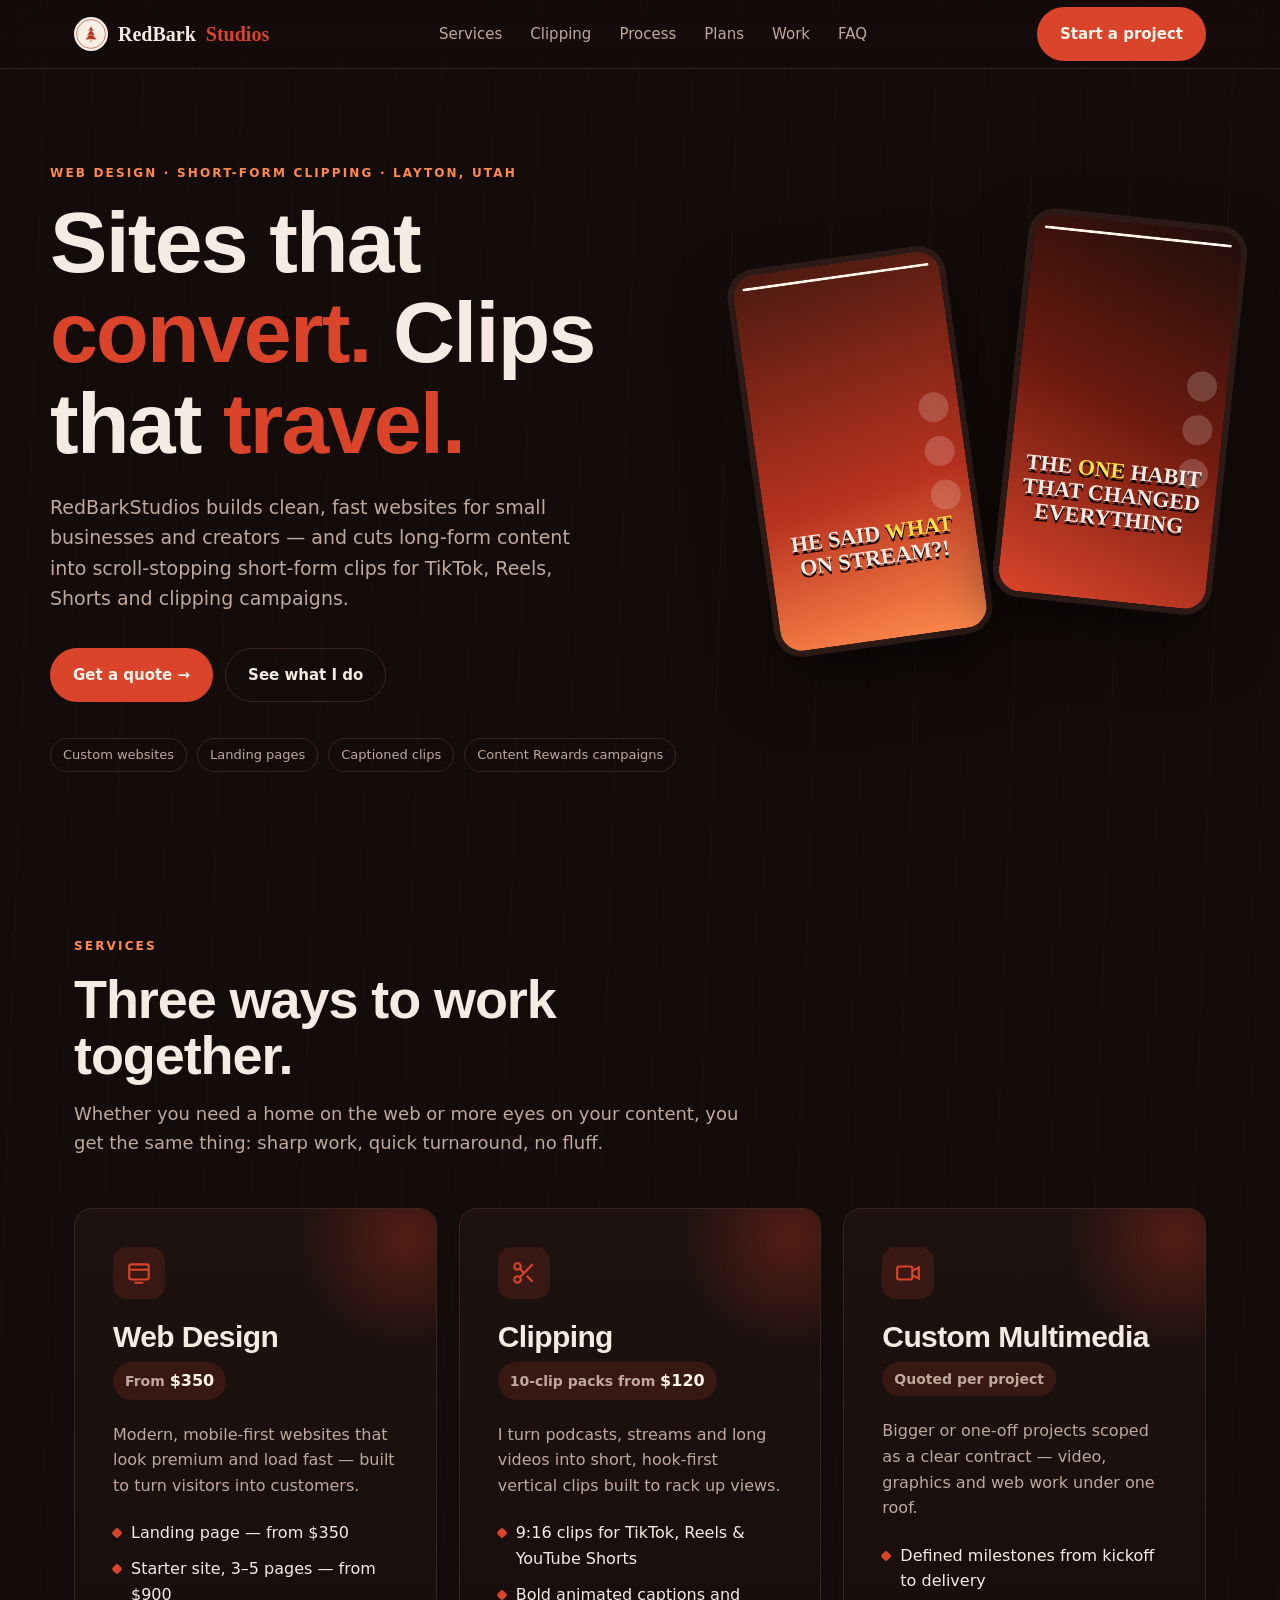
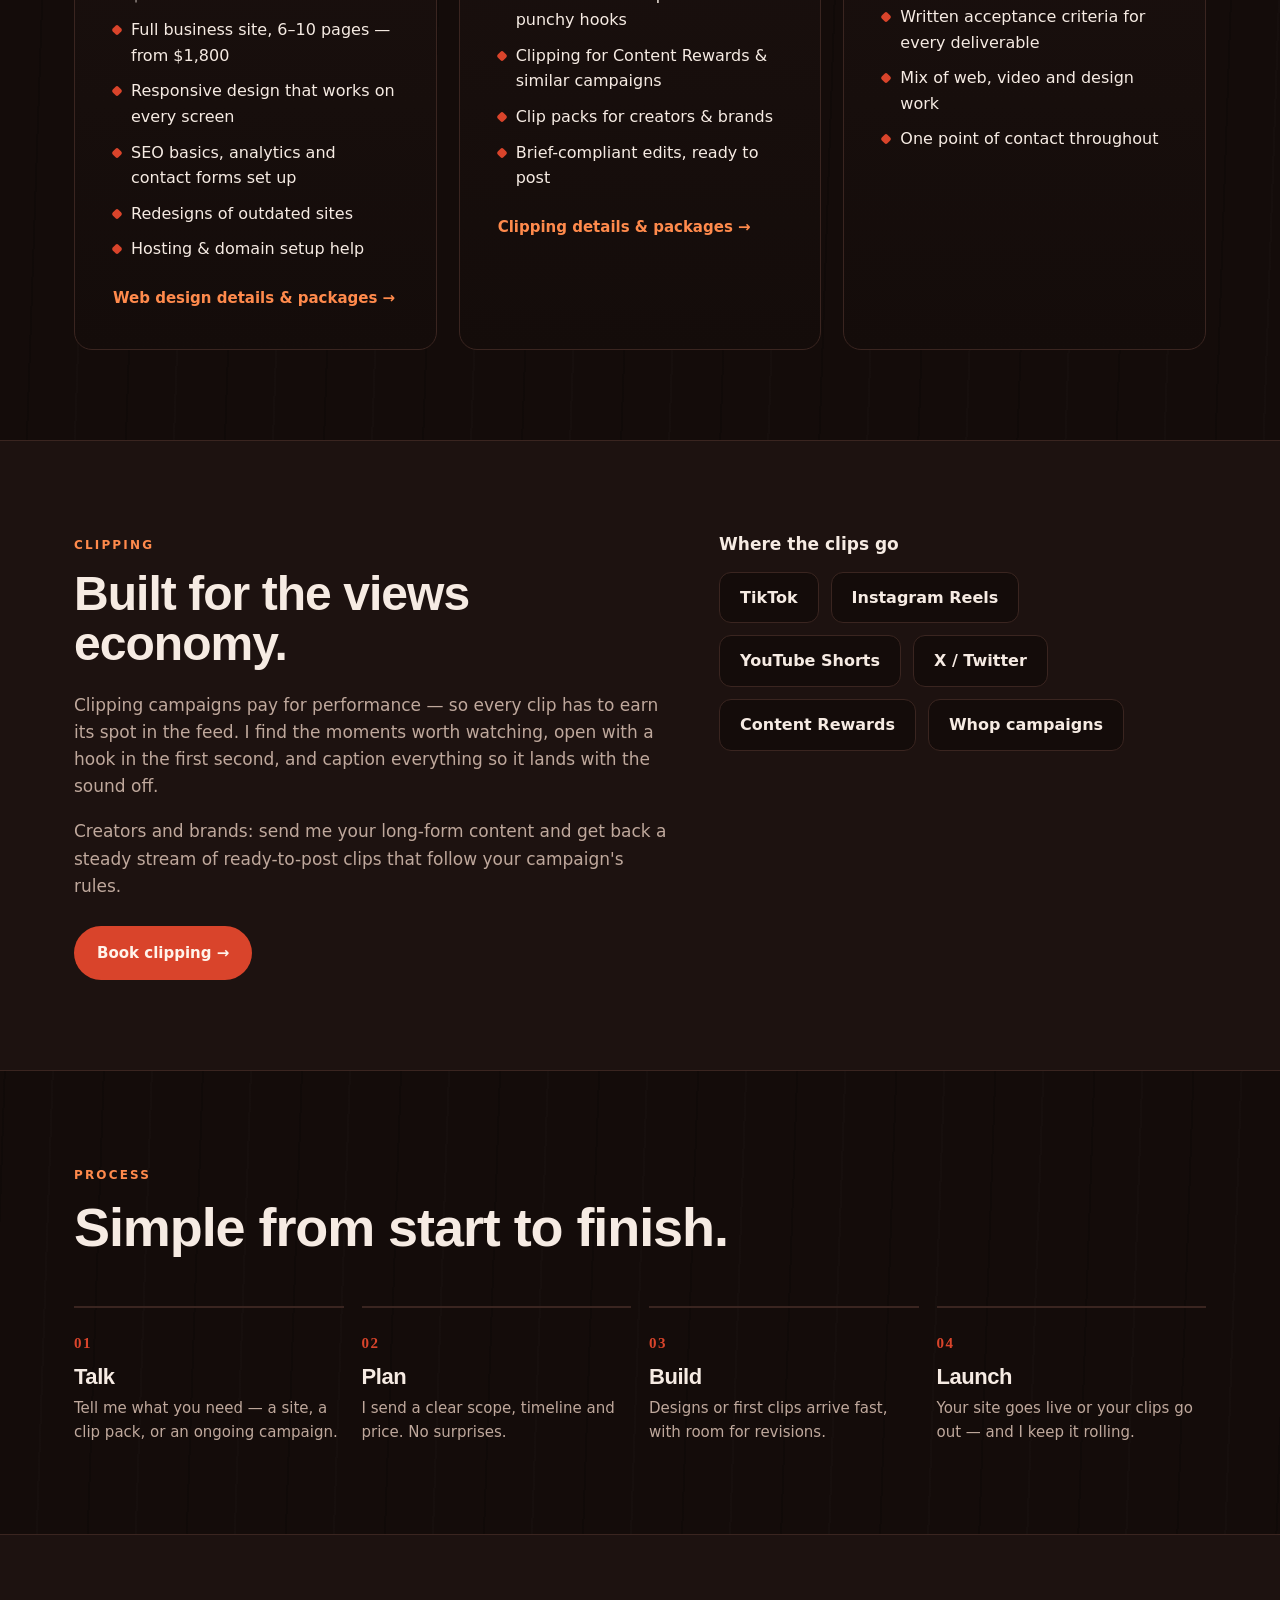
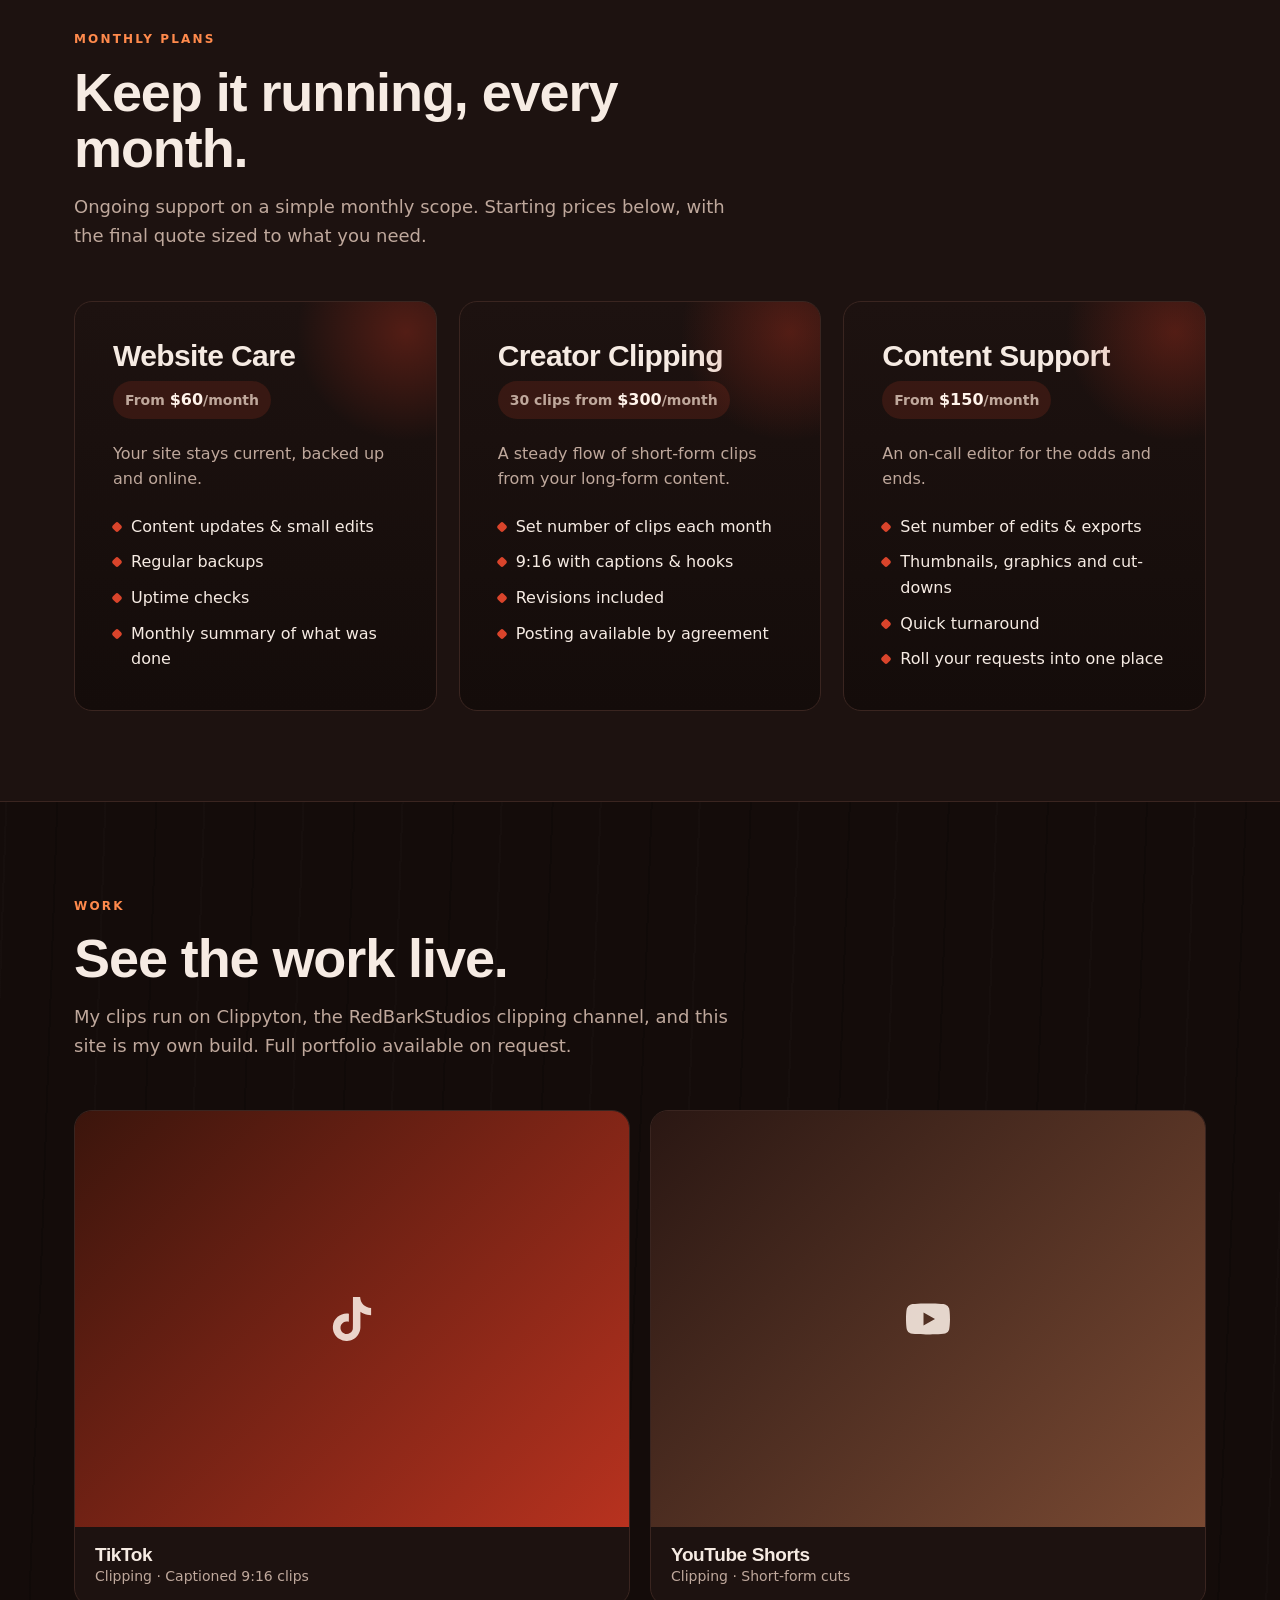
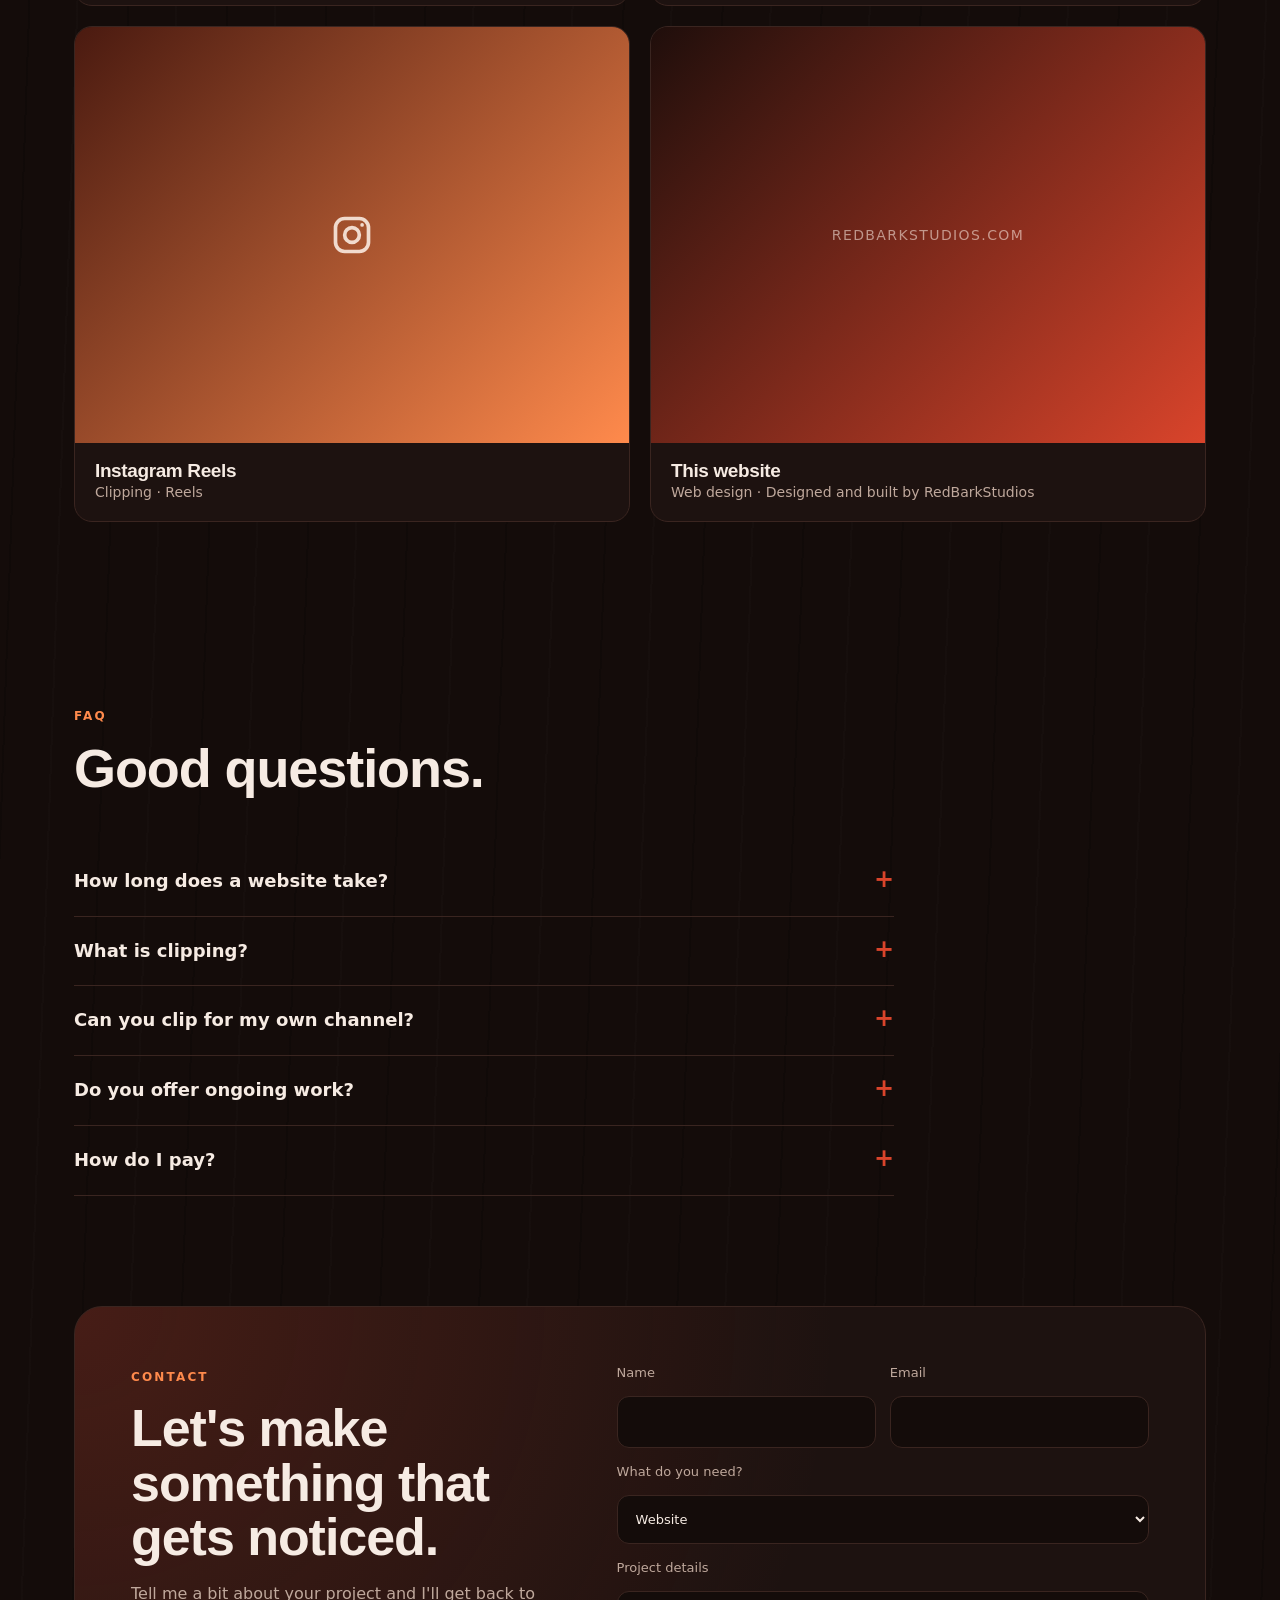
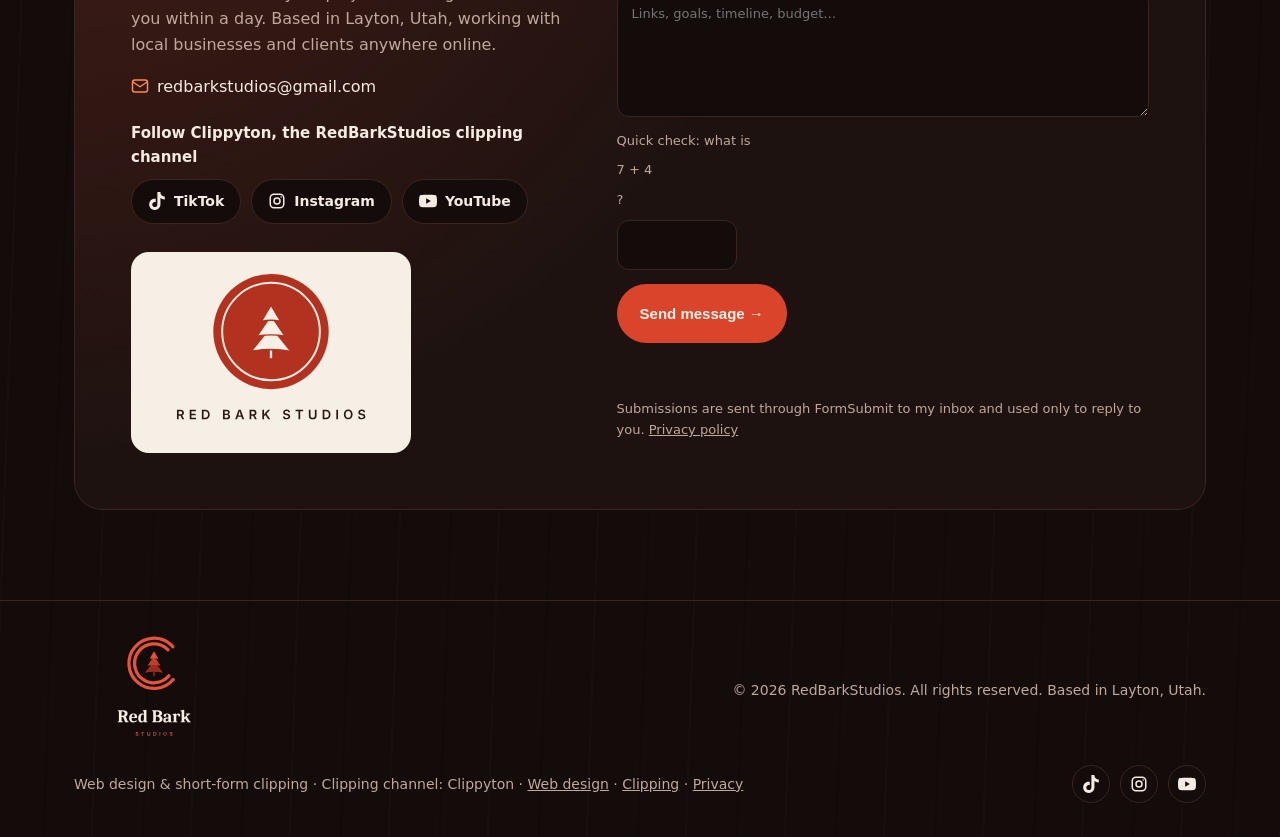
==== commit 3bb180e1: "Add Layton, Utah service area to pages, metadata and structured data Co-Authored-By: Claude Opus 5.5" ====
--- a/index.html
+++ b/index.html
@@ -6,8 +6,8 @@
 <meta name="referrer" content="strict-origin-when-cross-origin">
 <script>document.documentElement.classList.add('js')</script>
 <meta name="viewport" content="width=device-width, initial-scale=1">
-<title>RedBarkStudios — Web Design & Clipping</title>
-<meta name="description" content="RedBarkStudios builds fast, sharp websites and cuts long-form content into short-form clips that get views.">
+<title>RedBarkStudios — Web Design & Clipping in Layton, Utah</title>
+<meta name="description" content="RedBarkStudios is a Layton, Utah studio that builds fast, sharp websites for small businesses and cuts long-form content into short-form clips that get views.">
 <link rel="canonical" href="https://redbarkstudios.com/">
 <link rel="preconnect" href="https://fonts.googleapis.com">
 <link rel="preconnect" href="https://fonts.gstatic.com" crossorigin>
@@ -30,7 +30,7 @@
 <link rel="stylesheet" href="/assets/site.css">
 <!-- Analytics placeholder: add GoatCounter or Cloudflare Web Analytics here, and add its host to the CSP script-src/connect-src. -->
 <script type="application/ld+json">
-{"@context":"https://schema.org","@type":"ProfessionalService","name":"RedBarkStudios","url":"https://redbarkstudios.com/","email":"redbarkstudios@gmail.com","logo":"https://redbarkstudios.com/assets/cedar-badge-mark-on-light.png","image":"https://redbarkstudios.com/assets/og-share.png","description":"RedBarkStudios builds fast, sharp websites and cuts long-form content into short-form clips that get views.","sameAs":["https://www.tiktok.com/@clippyton2","https://www.youtube.com/@Clippyton-n2h","https://www.instagram.com/clippyton/"]}
+{"@context":"https://schema.org","@type":"ProfessionalService","name":"RedBarkStudios","url":"https://redbarkstudios.com/","address":{"@type":"PostalAddress","addressLocality":"Layton","addressRegion":"UT","addressCountry":"US"},"areaServed":[{"@type":"City","name":"Layton, Utah"},{"@type":"State","name":"Utah"},{"@type":"Country","name":"United States"}],"email":"redbarkstudios@gmail.com","logo":"https://redbarkstudios.com/assets/cedar-badge-mark-on-light.png","image":"https://redbarkstudios.com/assets/og-share.png","description":"RedBarkStudios builds fast, sharp websites and cuts long-form content into short-form clips that get views.","sameAs":["https://www.tiktok.com/@clippyton2","https://www.youtube.com/@Clippyton-n2h","https://www.instagram.com/clippyton/"]}
 </script>
 </head>
 <body>
@@ -54,7 +54,7 @@
 <main id="top">
   <div class="wrap hero">
     <div class="reveal">
-      <span class="eyebrow">Web design · Short-form clipping</span>
+      <span class="eyebrow">Web design · Short-form clipping · Layton, Utah</span>
       <h1>Sites that <em>convert.</em> Clips that <em>travel.</em></h1>
       <p>RedBarkStudios builds clean, fast websites for small businesses and creators — and cuts long-form content into scroll-stopping short-form clips for TikTok, Reels, Shorts and clipping campaigns.</p>
       <div class="cta">
@@ -204,7 +204,7 @@
         <div>
           <span class="eyebrow">Contact</span>
           <h2>Let's make something that gets noticed.</h2>
-          <p>Tell me a bit about your project and I'll get back to you within a day.</p>
+          <p>Tell me a bit about your project and I'll get back to you within a day. Based in Layton, Utah, working with local businesses and clients anywhere online.</p>
           <p style="color:var(--text);display:flex;align-items:center;gap:8px"><svg aria-hidden="true" width="18" height="18" style="flex:none;color:var(--ember)"><use href="#i-mail"/></svg><a href="mailto:redbarkstudios@gmail.com" id="email">redbarkstudios@gmail.com</a></p>
           <div class="follow">
             <p>Follow Clippyton, the RedBarkStudios clipping channel</p>
@@ -242,7 +242,7 @@
 <footer>
   <div class="wrap">
     <img src="assets/cedar-rings-lockup-on-dark.svg" alt="RedBarkStudios">
-    <span>© <span id="yr"></span> RedBarkStudios. All rights reserved.</span>
+    <span>© <span id="yr"></span> RedBarkStudios. All rights reserved. Based in Layton, Utah.</span>
     <span>Web design &amp; short-form clipping · Clipping channel: Clippyton · <a href="/web-design.html" style="text-decoration:underline">Web design</a> · <a href="/clipping.html" style="text-decoration:underline">Clipping</a> · <a href="/privacy.html" style="text-decoration:underline">Privacy</a></span>
     <div class="socials">
       <a href="https://www.tiktok.com/@clippyton2" target="_blank" rel="noopener" aria-label="TikTok @clippyton2"><svg aria-hidden="true"><use href="#i-tt"/></svg><span>TikTok</span></a>
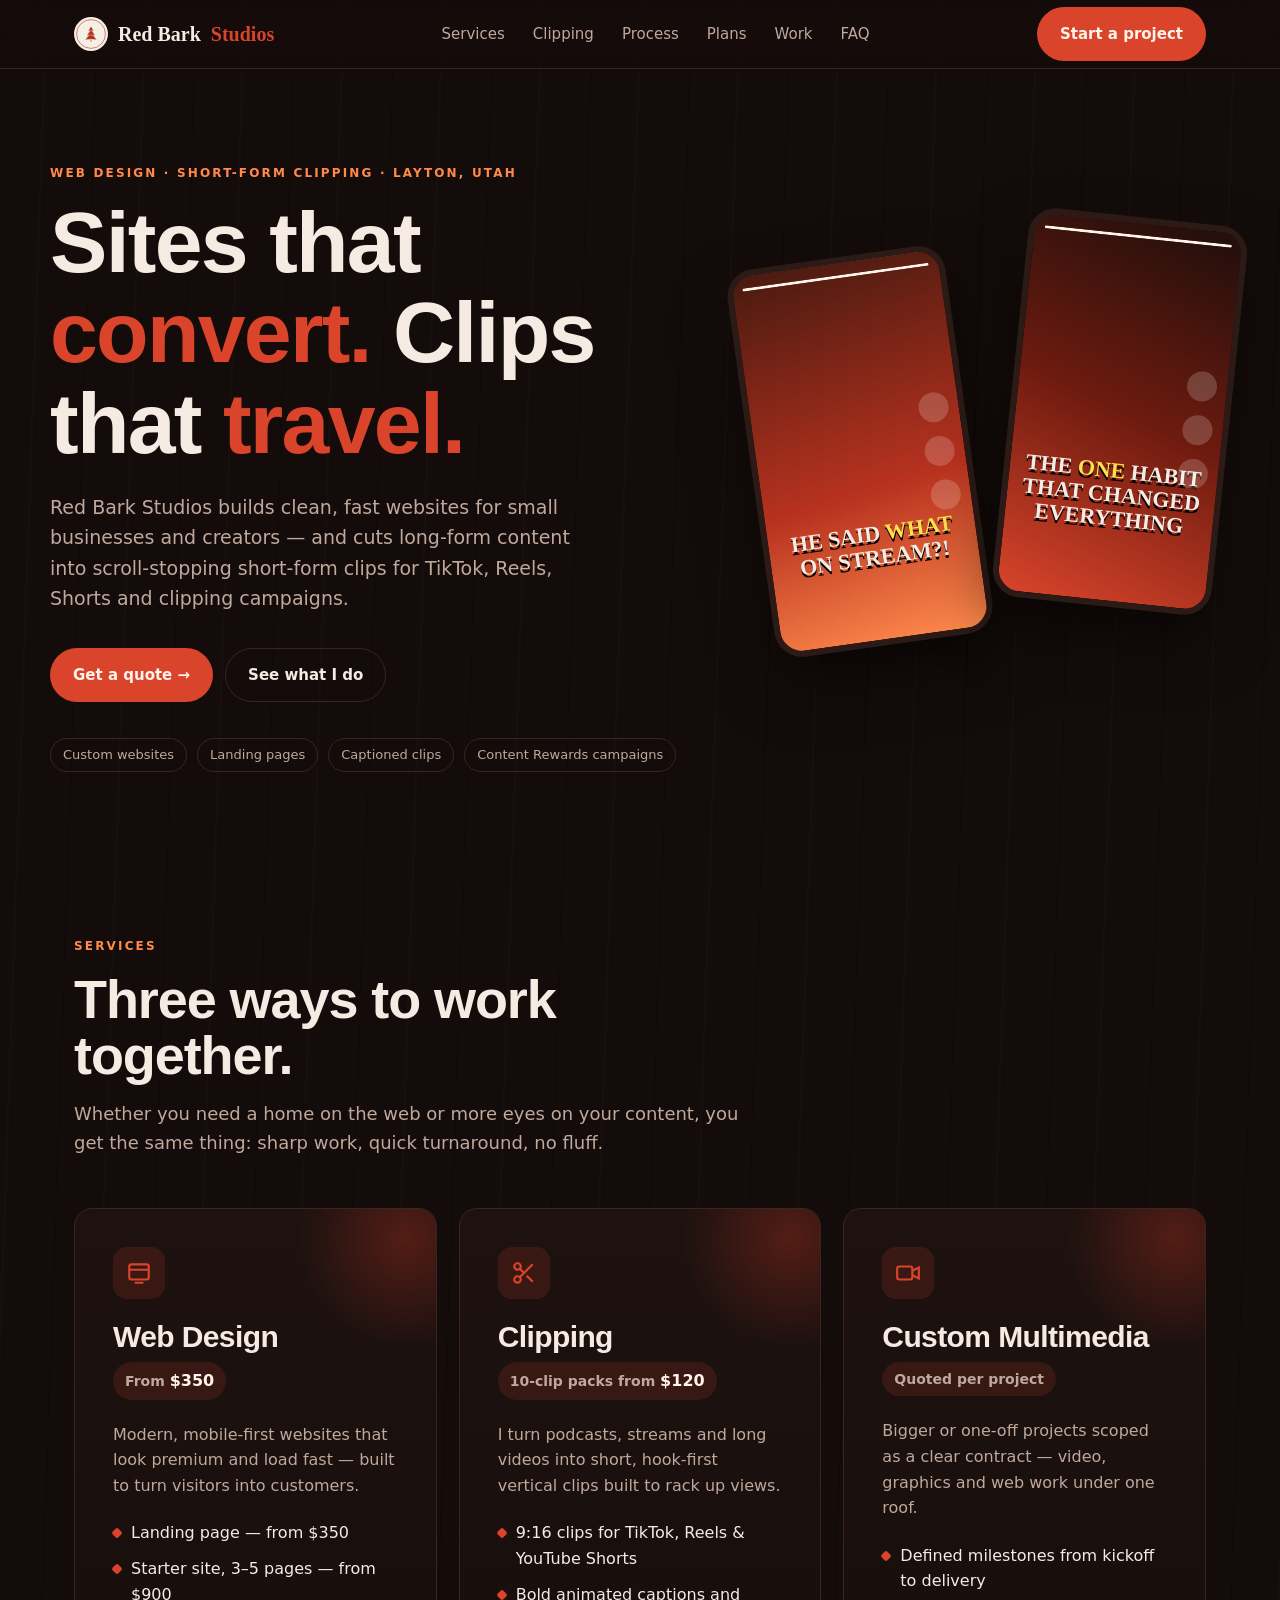
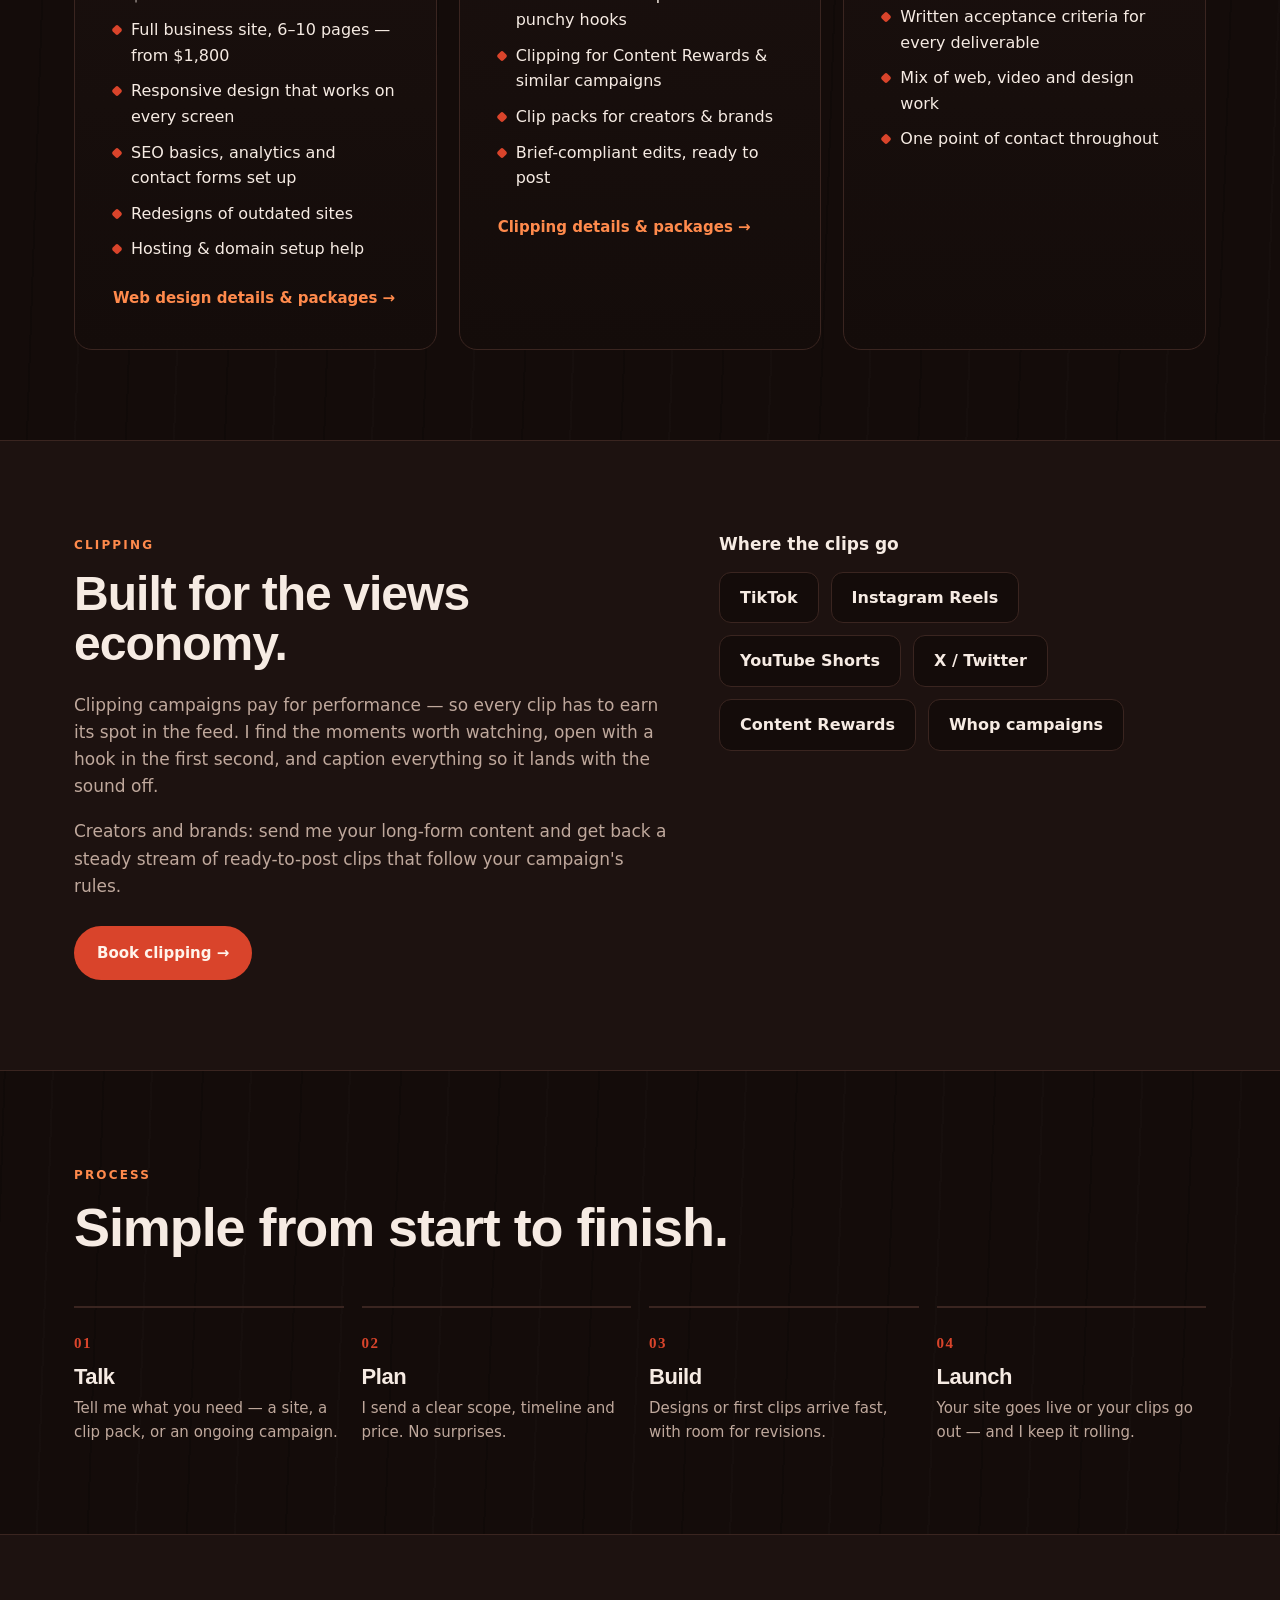
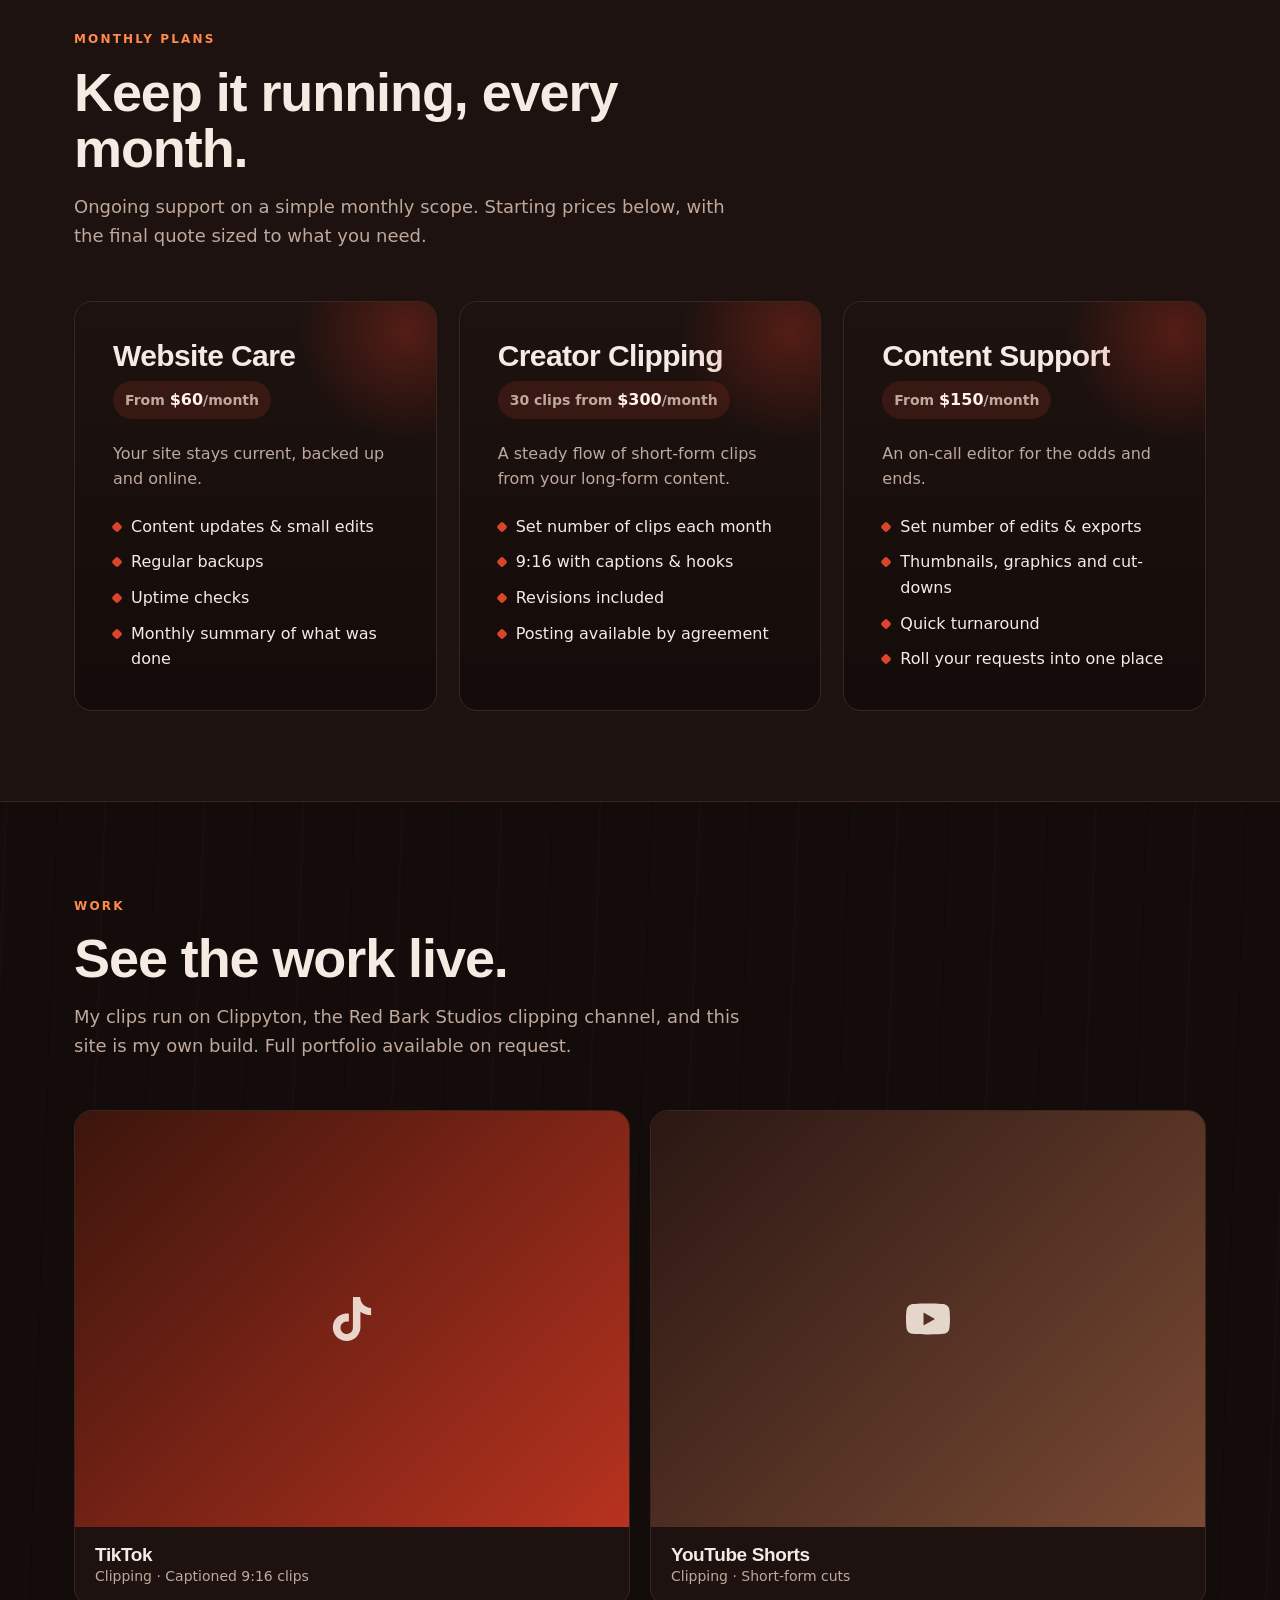
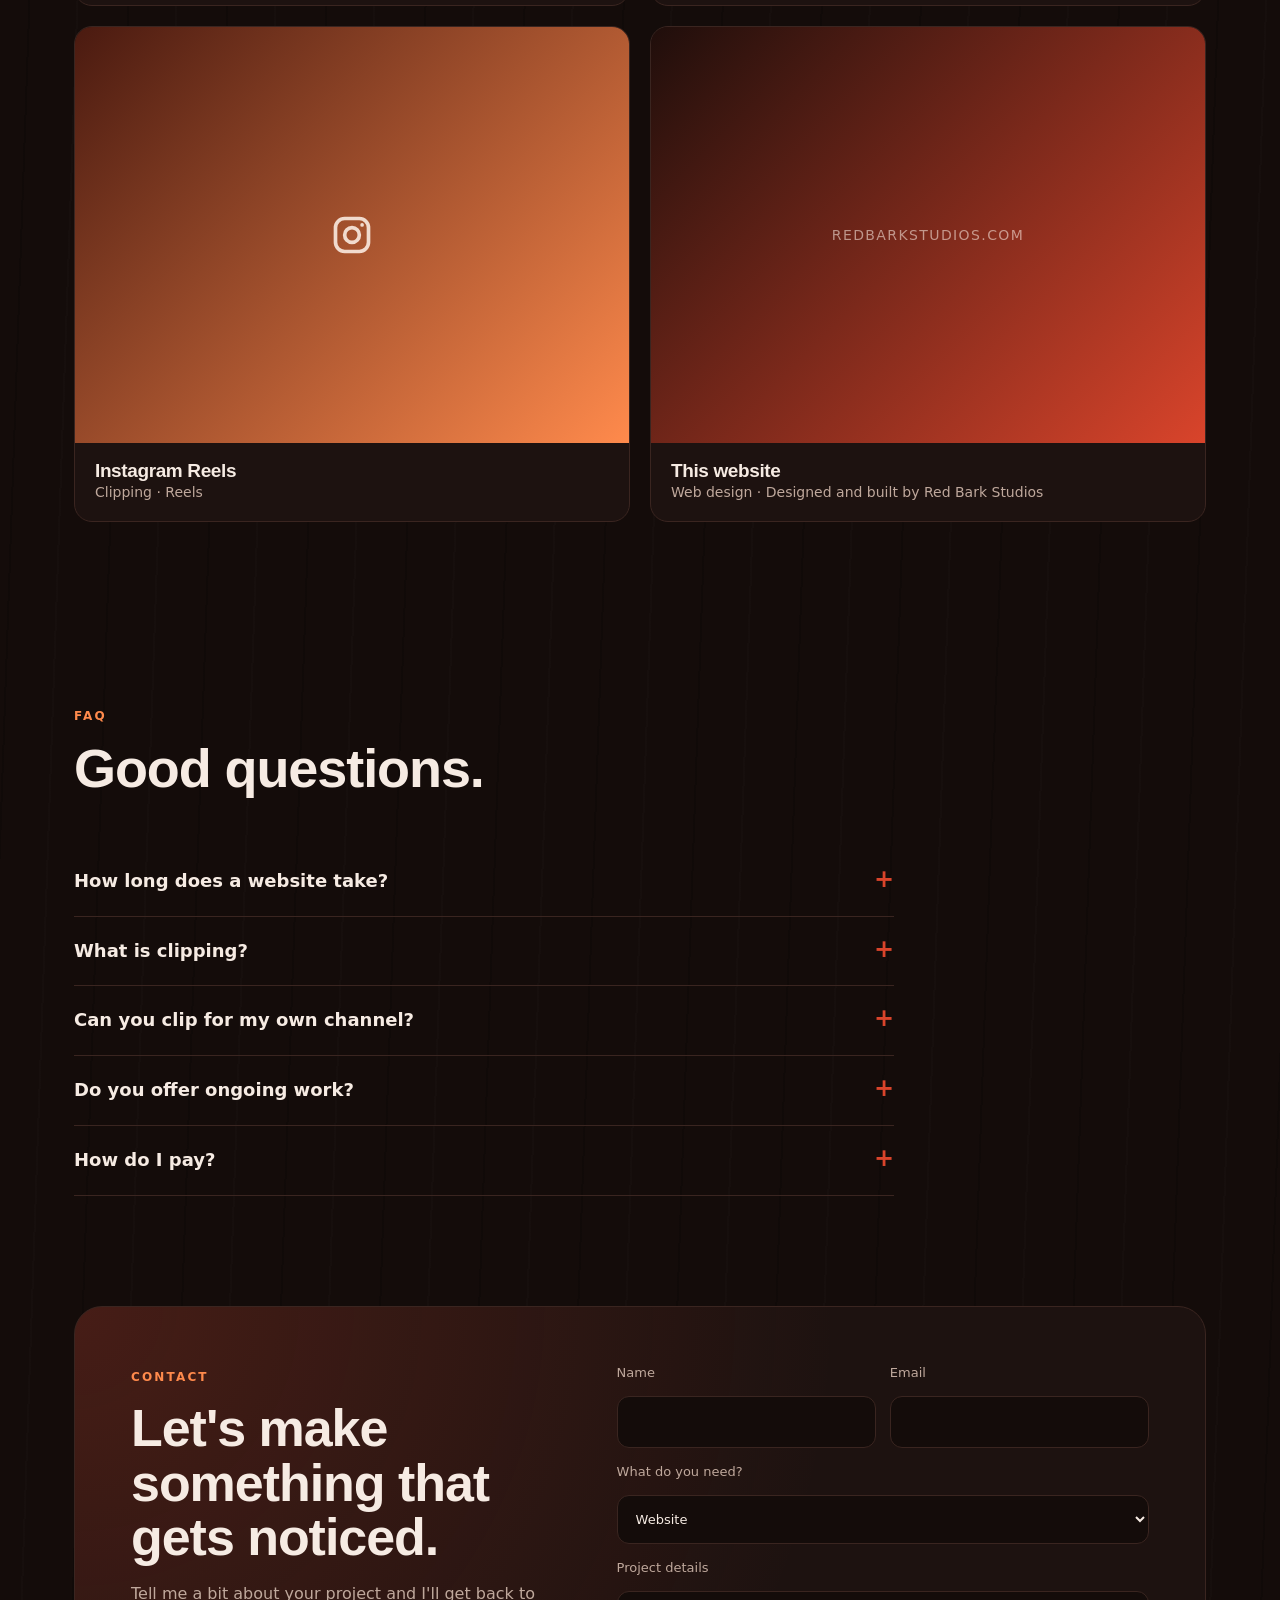
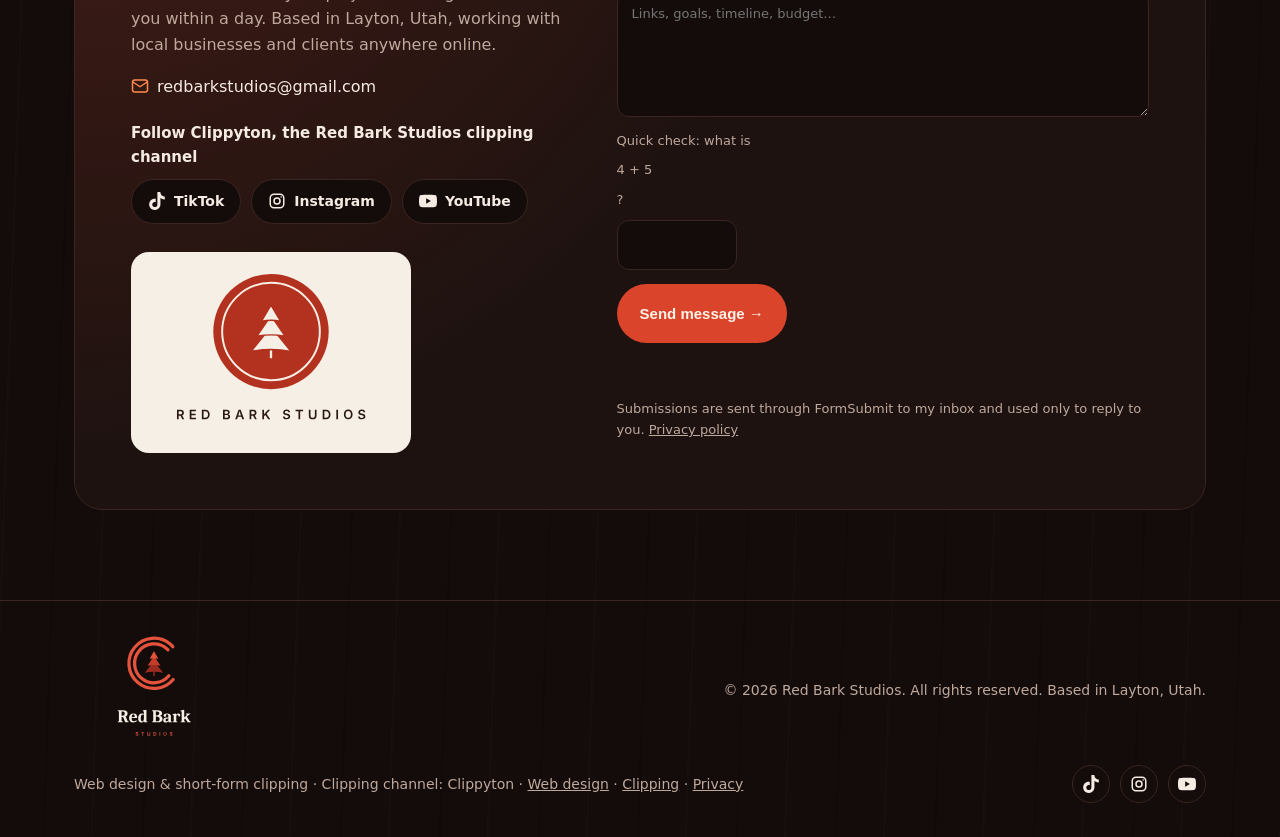
==== commit a7f20195: "Display the business name as Red Bark Studios Co-Authored-By: Claude Opus 5.5 <noreply@anthropic.com" ====
--- a/index.html
+++ b/index.html
@@ -6,8 +6,8 @@
 <meta name="referrer" content="strict-origin-when-cross-origin">
 <script>document.documentElement.classList.add('js')</script>
 <meta name="viewport" content="width=device-width, initial-scale=1">
-<title>RedBarkStudios — Web Design & Clipping in Layton, Utah</title>
-<meta name="description" content="RedBarkStudios is a Layton, Utah studio that builds fast, sharp websites for small businesses and cuts long-form content into short-form clips that get views.">
+<title>Red Bark Studios — Web Design & Clipping in Layton, Utah</title>
+<meta name="description" content="Red Bark Studios is a Layton, Utah studio that builds fast, sharp websites for small businesses and cuts long-form content into short-form clips that get views.">
 <link rel="canonical" href="https://redbarkstudios.com/">
 <link rel="preconnect" href="https://fonts.googleapis.com">
 <link rel="preconnect" href="https://fonts.gstatic.com" crossorigin>
@@ -16,21 +16,21 @@
 <link rel="apple-touch-icon" href="assets/cedar-badge-mark-on-light.png">
 <meta property="og:type" content="website">
 <meta property="og:url" content="https://redbarkstudios.com/">
-<meta property="og:title" content="RedBarkStudios — Web Design &amp; Clipping">
+<meta property="og:title" content="Red Bark Studios — Web Design &amp; Clipping">
 <meta property="og:description" content="Fast, sharp websites and short-form clips that get views.">
 <meta property="og:image" content="https://redbarkstudios.com/assets/og-share.png">
 <meta property="og:image:width" content="1200">
 <meta property="og:image:height" content="630">
-<meta property="og:image:alt" content="RedBarkStudios — Web Design &amp; Clipping, with the cedar badge logo">
+<meta property="og:image:alt" content="Red Bark Studios — Web Design &amp; Clipping, with the cedar badge logo">
 <meta name="twitter:card" content="summary_large_image">
-<meta name="twitter:title" content="RedBarkStudios — Web Design &amp; Clipping">
+<meta name="twitter:title" content="Red Bark Studios — Web Design &amp; Clipping">
 <meta name="twitter:description" content="Fast, sharp websites and short-form clips that get views.">
 <meta name="twitter:image" content="https://redbarkstudios.com/assets/og-share.png">
-<meta name="twitter:image:alt" content="RedBarkStudios — Web Design &amp; Clipping, with the cedar badge logo">
+<meta name="twitter:image:alt" content="Red Bark Studios — Web Design &amp; Clipping, with the cedar badge logo">
 <link rel="stylesheet" href="/assets/site.css">
 <!-- Analytics placeholder: add GoatCounter or Cloudflare Web Analytics here, and add its host to the CSP script-src/connect-src. -->
 <script type="application/ld+json">
-{"@context":"https://schema.org","@type":"ProfessionalService","name":"RedBarkStudios","url":"https://redbarkstudios.com/","address":{"@type":"PostalAddress","addressLocality":"Layton","addressRegion":"UT","addressCountry":"US"},"areaServed":[{"@type":"City","name":"Layton, Utah"},{"@type":"State","name":"Utah"},{"@type":"Country","name":"United States"}],"email":"redbarkstudios@gmail.com","logo":"https://redbarkstudios.com/assets/cedar-badge-mark-on-light.png","image":"https://redbarkstudios.com/assets/og-share.png","description":"RedBarkStudios builds fast, sharp websites and cuts long-form content into short-form clips that get views.","sameAs":["https://www.tiktok.com/@clippyton2","https://www.youtube.com/@Clippyton-n2h","https://www.instagram.com/clippyton/"]}
+{"@context":"https://schema.org","@type":"ProfessionalService","name":"Red Bark Studios","url":"https://redbarkstudios.com/","address":{"@type":"PostalAddress","addressLocality":"Layton","addressRegion":"UT","addressCountry":"US"},"areaServed":[{"@type":"City","name":"Layton, Utah"},{"@type":"State","name":"Utah"},{"@type":"Country","name":"United States"}],"email":"redbarkstudios@gmail.com","logo":"https://redbarkstudios.com/assets/cedar-badge-mark-on-light.png","image":"https://redbarkstudios.com/assets/og-share.png","description":"Red Bark Studios builds fast, sharp websites and cuts long-form content into short-form clips that get views.","sameAs":["https://www.tiktok.com/@clippyton2","https://www.youtube.com/@Clippyton-n2h","https://www.instagram.com/clippyton/"]}
 </script>
 </head>
 <body>
@@ -42,7 +42,7 @@
 </svg>
 <header>
   <nav class="wrap">
-    <a href="#top" class="logo"><img src="assets/cedar-badge-mark-on-dark.svg" width="34" height="34" alt="">RedBark<span>Studios</span></a>
+    <a href="#top" class="logo"><img src="assets/cedar-badge-mark-on-dark.svg" width="34" height="34" alt="">Red Bark<span>Studios</span></a>
     <div class="links" id="links">
       <a href="#services">Services</a><a href="#clipping">Clipping</a><a href="#process">Process</a><a href="#plans">Plans</a><a href="#work">Work</a><a href="#faq">FAQ</a>
     </div>
@@ -56,7 +56,7 @@
     <div class="reveal">
       <span class="eyebrow">Web design · Short-form clipping · Layton, Utah</span>
       <h1>Sites that <em>convert.</em> Clips that <em>travel.</em></h1>
-      <p>RedBarkStudios builds clean, fast websites for small businesses and creators — and cuts long-form content into scroll-stopping short-form clips for TikTok, Reels, Shorts and clipping campaigns.</p>
+      <p>Red Bark Studios builds clean, fast websites for small businesses and creators — and cuts long-form content into scroll-stopping short-form clips for TikTok, Reels, Shorts and clipping campaigns.</p>
       <div class="cta">
         <a href="#contact" class="btn btn-red">Get a quote →</a>
         <a href="#services" class="btn btn-ghost">See what I do</a>
@@ -175,12 +175,12 @@
 
   <section id="work">
     <div class="wrap">
-      <div class="head reveal"><span class="eyebrow">Work</span><h2>See the work live.</h2><p>My clips run on Clippyton, the RedBarkStudios clipping channel, and this site is my own build. Full portfolio available on request.</p></div>
+      <div class="head reveal"><span class="eyebrow">Work</span><h2>See the work live.</h2><p>My clips run on Clippyton, the Red Bark Studios clipping channel, and this site is my own build. Full portfolio available on request.</p></div>
       <div class="work">
         <a class="tile reveal" href="https://www.tiktok.com/@clippyton2" target="_blank" rel="noopener"><div class="thumb"><svg aria-hidden="true"><use href="#i-tt"/></svg></div><div class="meta"><h3>TikTok</h3><p>Clipping · Captioned 9:16 clips</p></div></a>
         <a class="tile reveal" href="https://www.youtube.com/@Clippyton-n2h" target="_blank" rel="noopener"><div class="thumb"><svg aria-hidden="true"><use href="#i-yt"/></svg></div><div class="meta"><h3>YouTube Shorts</h3><p>Clipping · Short-form cuts</p></div></a>
         <a class="tile reveal" href="https://www.instagram.com/clippyton/" target="_blank" rel="noopener"><div class="thumb"><svg aria-hidden="true"><use href="#i-ig"/></svg></div><div class="meta"><h3>Instagram Reels</h3><p>Clipping · Reels</p></div></a>
-        <a class="tile reveal" href="/"><div class="thumb">redbarkstudios.com</div><div class="meta"><h3>This website</h3><p>Web design · Designed and built by RedBarkStudios</p></div></a>
+        <a class="tile reveal" href="/"><div class="thumb">redbarkstudios.com</div><div class="meta"><h3>This website</h3><p>Web design · Designed and built by Red Bark Studios</p></div></a>
       </div>
     </div>
   </section>
@@ -207,17 +207,17 @@
           <p>Tell me a bit about your project and I'll get back to you within a day. Based in Layton, Utah, working with local businesses and clients anywhere online.</p>
           <p style="color:var(--text);display:flex;align-items:center;gap:8px"><svg aria-hidden="true" width="18" height="18" style="flex:none;color:var(--ember)"><use href="#i-mail"/></svg><a href="mailto:redbarkstudios@gmail.com" id="email">redbarkstudios@gmail.com</a></p>
           <div class="follow">
-            <p>Follow Clippyton, the RedBarkStudios clipping channel</p>
+            <p>Follow Clippyton, the Red Bark Studios clipping channel</p>
             <div class="socials">
               <a href="https://www.tiktok.com/@clippyton2" target="_blank" rel="noopener"><svg aria-hidden="true"><use href="#i-tt"/></svg><span>TikTok</span></a>
               <a href="https://www.instagram.com/clippyton/" target="_blank" rel="noopener"><svg aria-hidden="true"><use href="#i-ig"/></svg><span>Instagram</span></a>
               <a href="https://www.youtube.com/@Clippyton-n2h" target="_blank" rel="noopener"><svg aria-hidden="true"><use href="#i-yt"/></svg><span>YouTube</span></a>
             </div>
           </div>
-          <div class="brandcard"><img src="assets/cedar-badge-lockup-on-light.svg" alt="RedBarkStudios"></div>
+          <div class="brandcard"><img src="assets/cedar-badge-lockup-on-light.svg" alt="Red Bark Studios"></div>
         </div>
         <form id="form" action="https://formsubmit.co/redbarkstudios@gmail.com" method="POST">
-          <input type="hidden" name="_subject" value="New project enquiry — RedBarkStudios">
+          <input type="hidden" name="_subject" value="New project enquiry — Red Bark Studios">
           <input type="hidden" name="_template" value="table">
           <input type="hidden" name="_captcha" value="false">
           <input type="text" name="_honey" class="hp" tabindex="-1" autocomplete="off" aria-hidden="true">
@@ -241,8 +241,8 @@
 
 <footer>
   <div class="wrap">
-    <img src="assets/cedar-rings-lockup-on-dark.svg" alt="RedBarkStudios">
-    <span>© <span id="yr"></span> RedBarkStudios. All rights reserved. Based in Layton, Utah.</span>
+    <img src="assets/cedar-rings-lockup-on-dark.svg" alt="Red Bark Studios">
+    <span>© <span id="yr"></span> Red Bark Studios. All rights reserved. Based in Layton, Utah.</span>
     <span>Web design &amp; short-form clipping · Clipping channel: Clippyton · <a href="/web-design.html" style="text-decoration:underline">Web design</a> · <a href="/clipping.html" style="text-decoration:underline">Clipping</a> · <a href="/privacy.html" style="text-decoration:underline">Privacy</a></span>
     <div class="socials">
       <a href="https://www.tiktok.com/@clippyton2" target="_blank" rel="noopener" aria-label="TikTok @clippyton2"><svg aria-hidden="true"><use href="#i-tt"/></svg><span>TikTok</span></a>
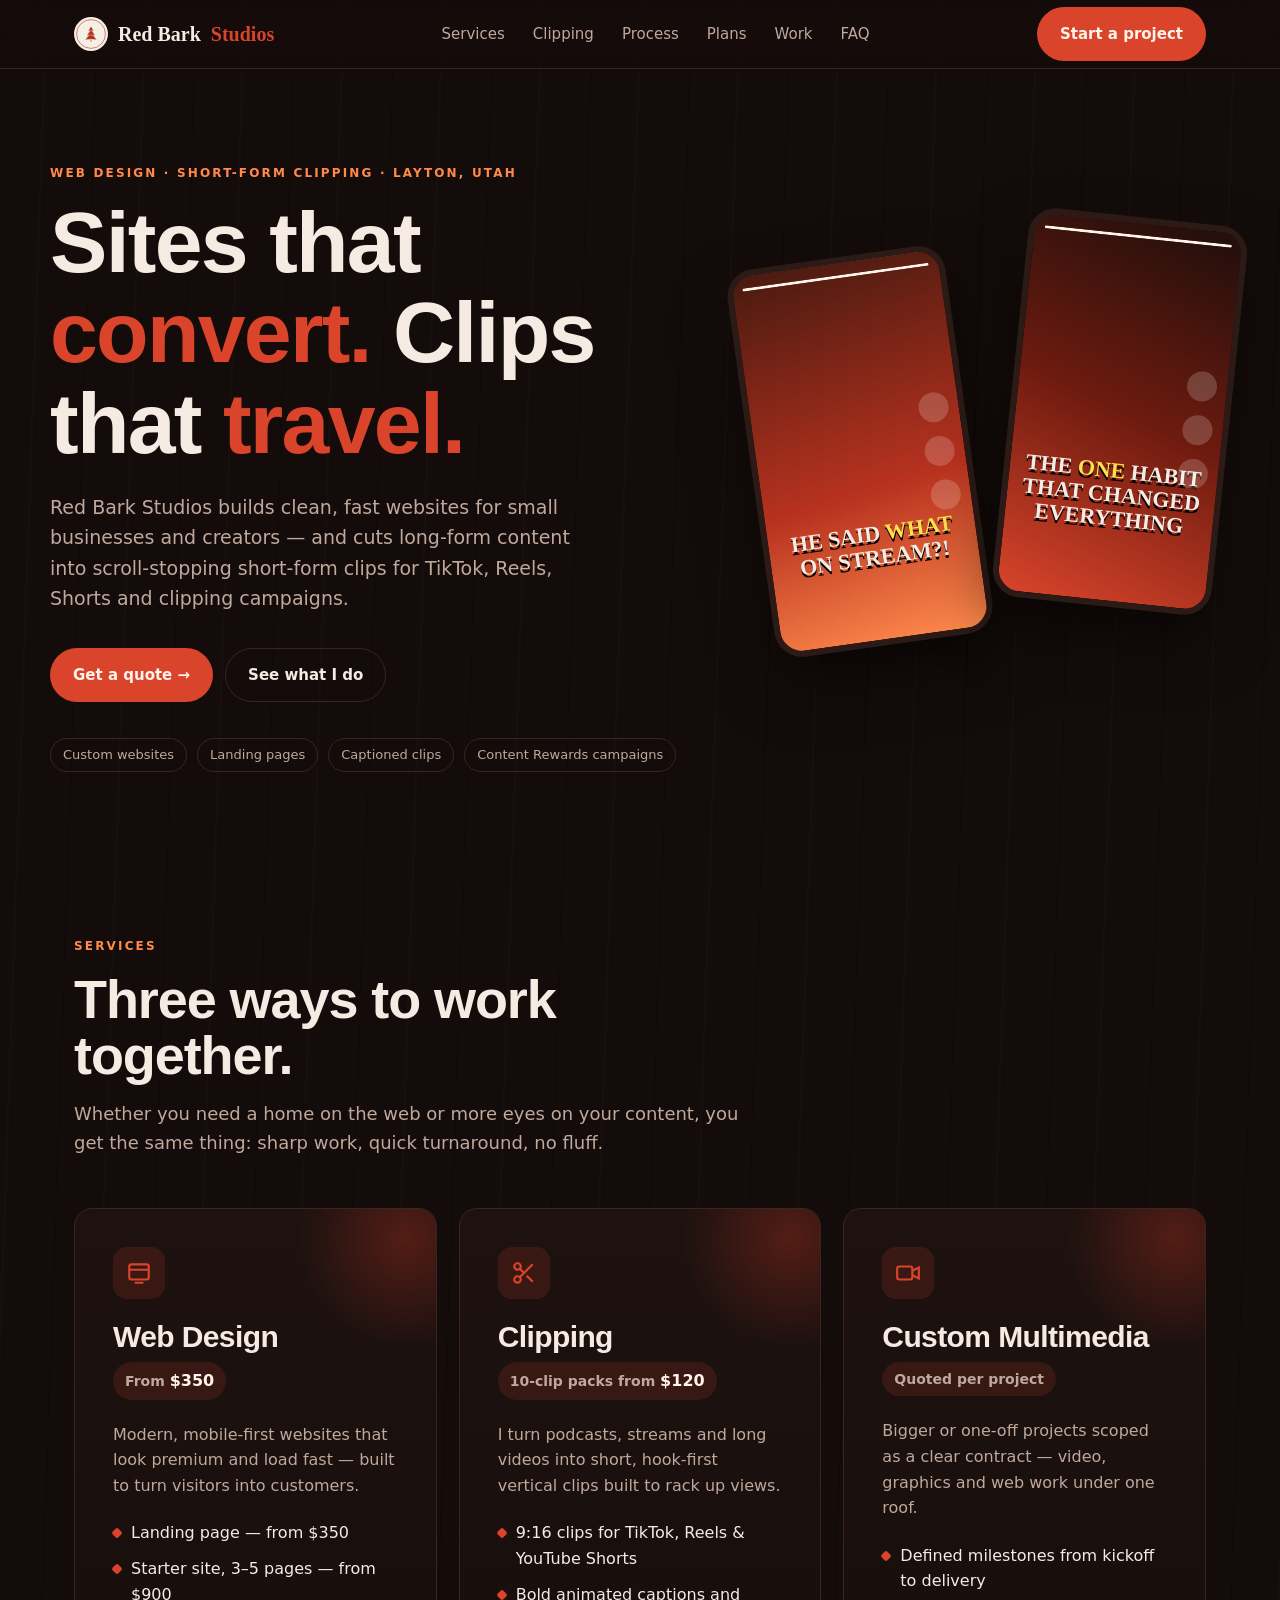
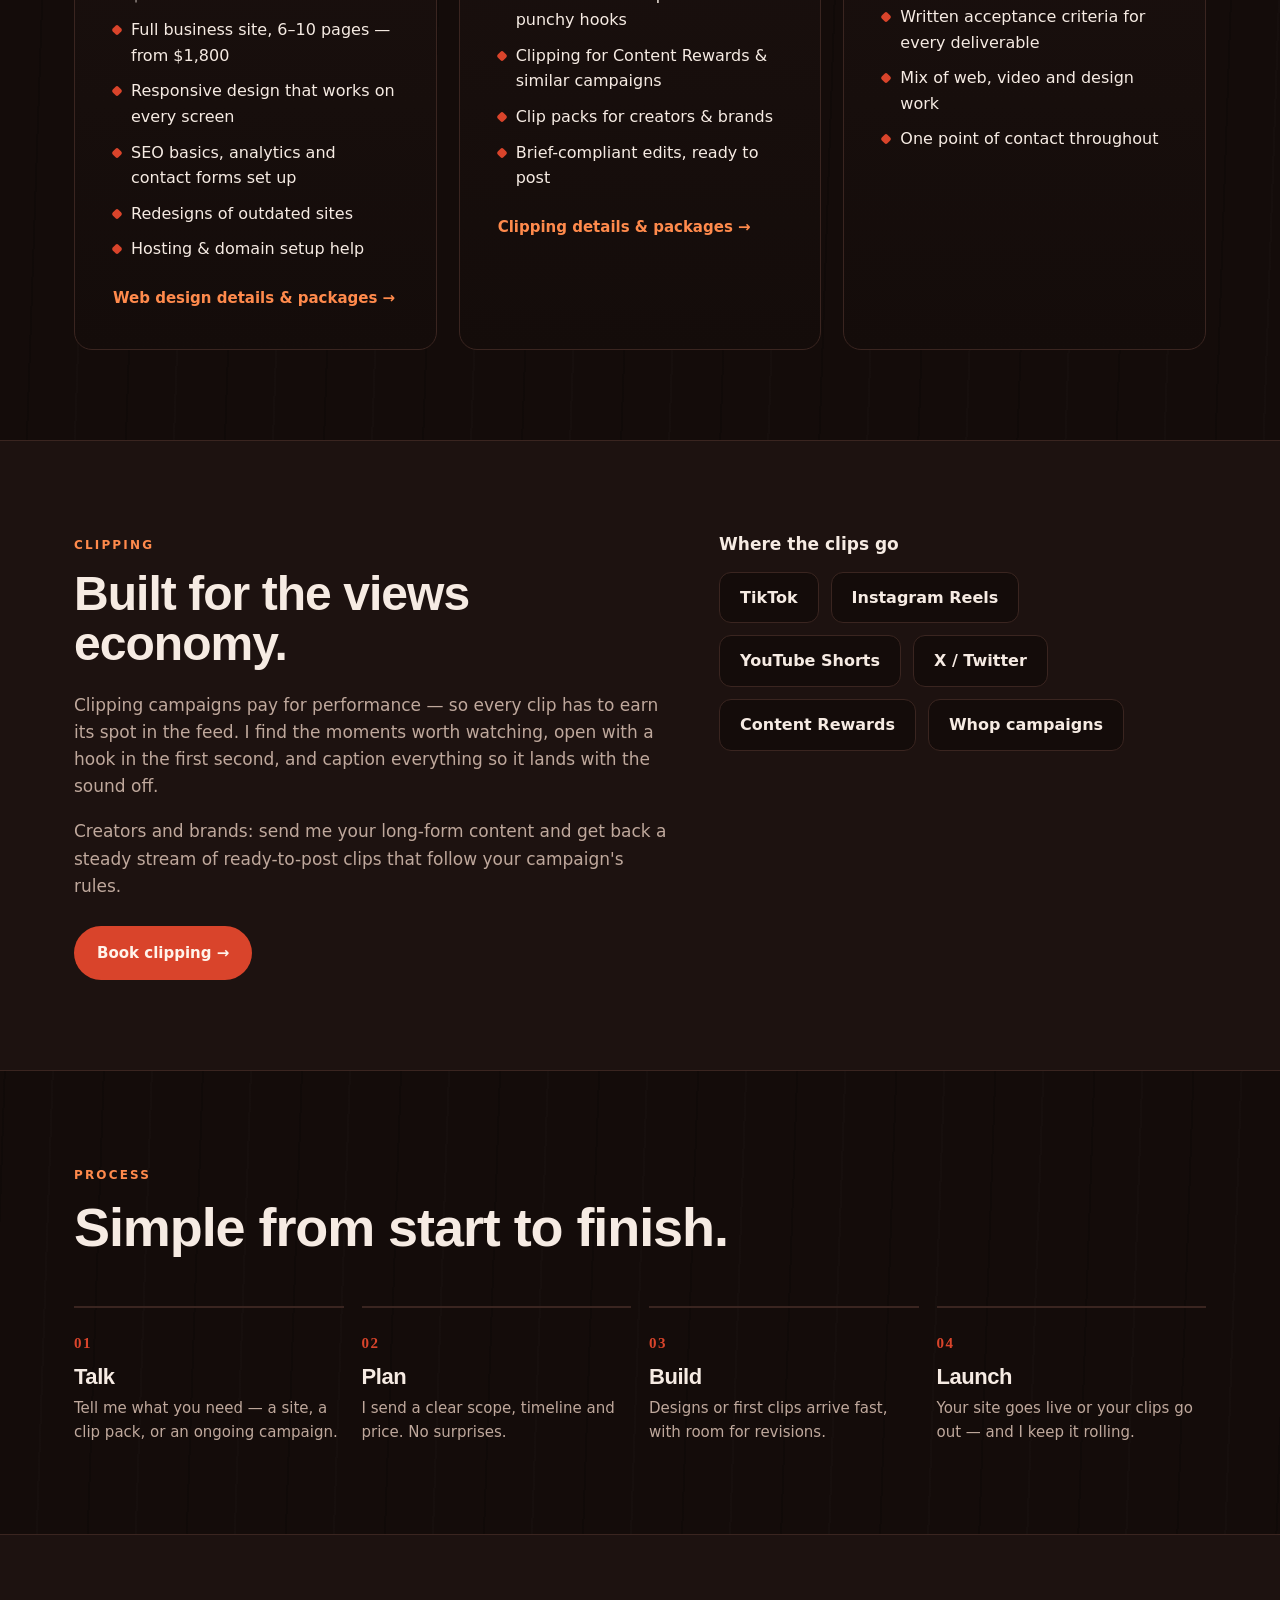
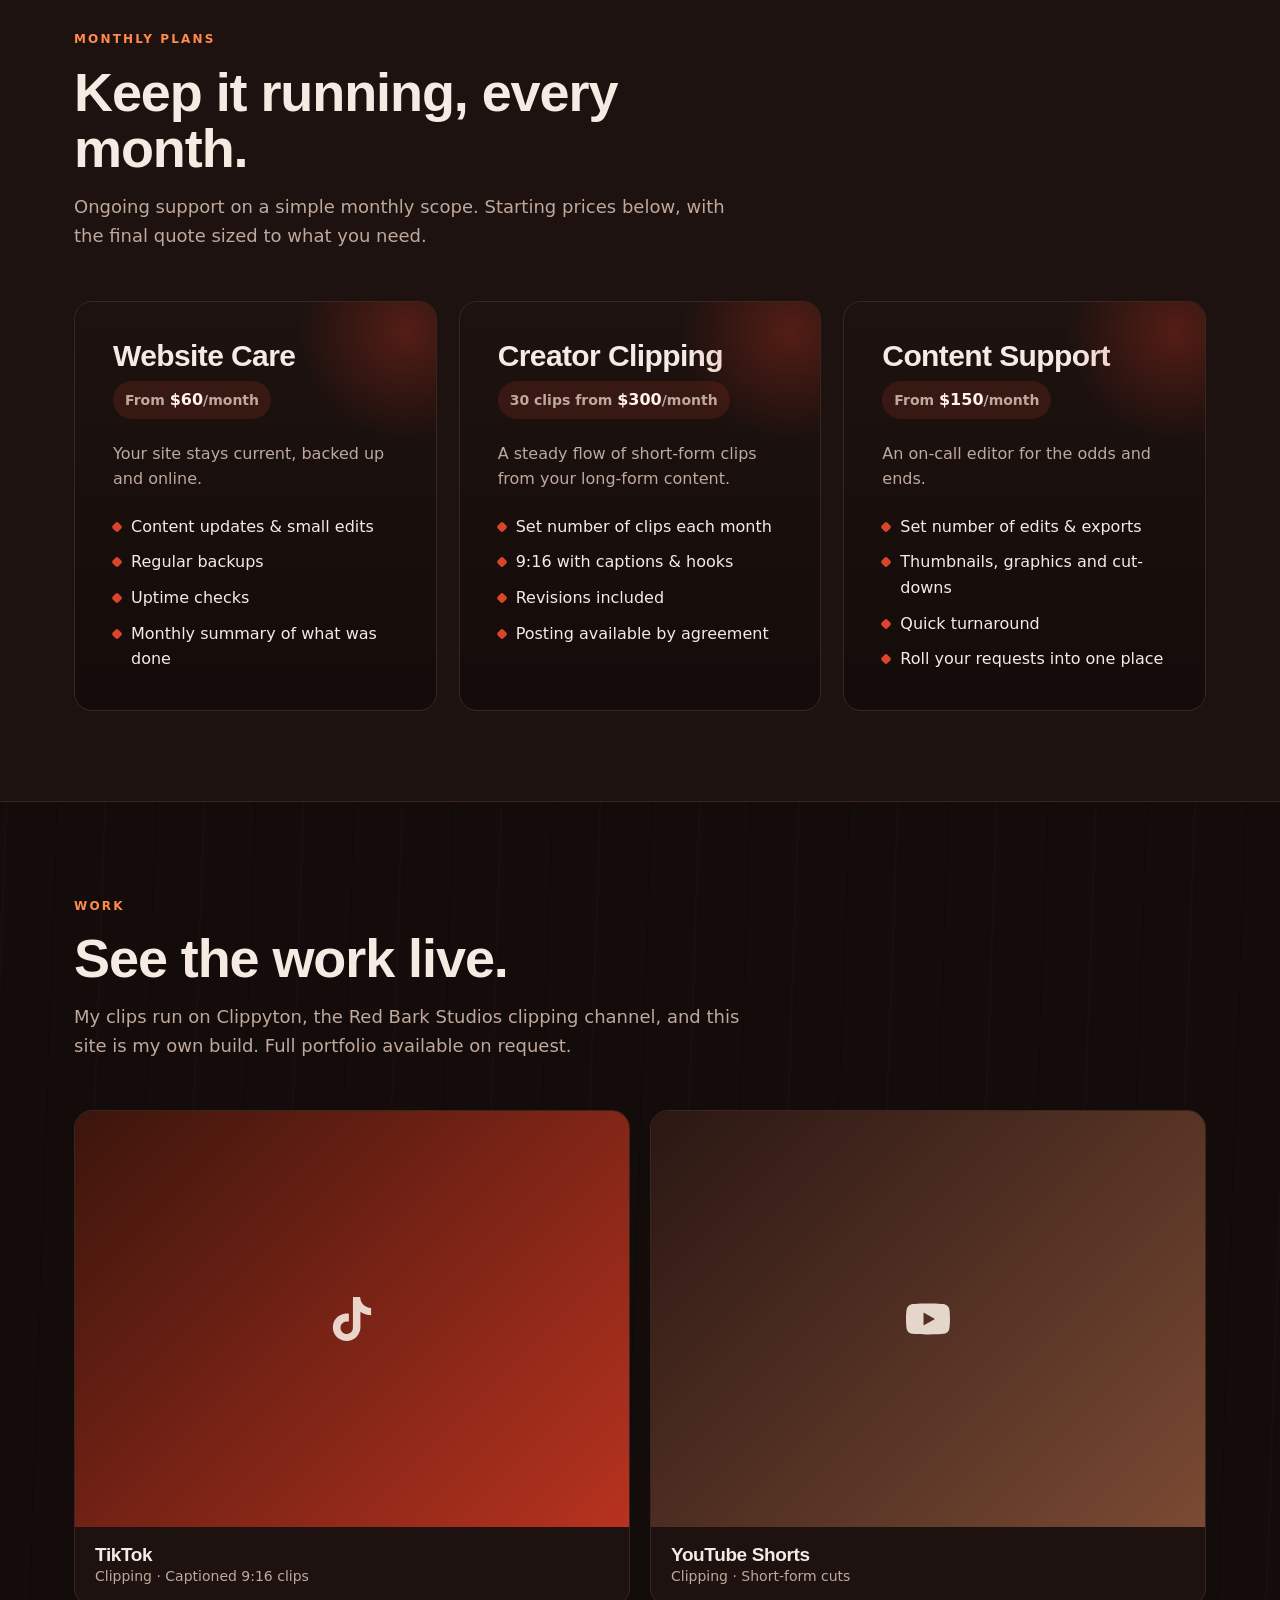
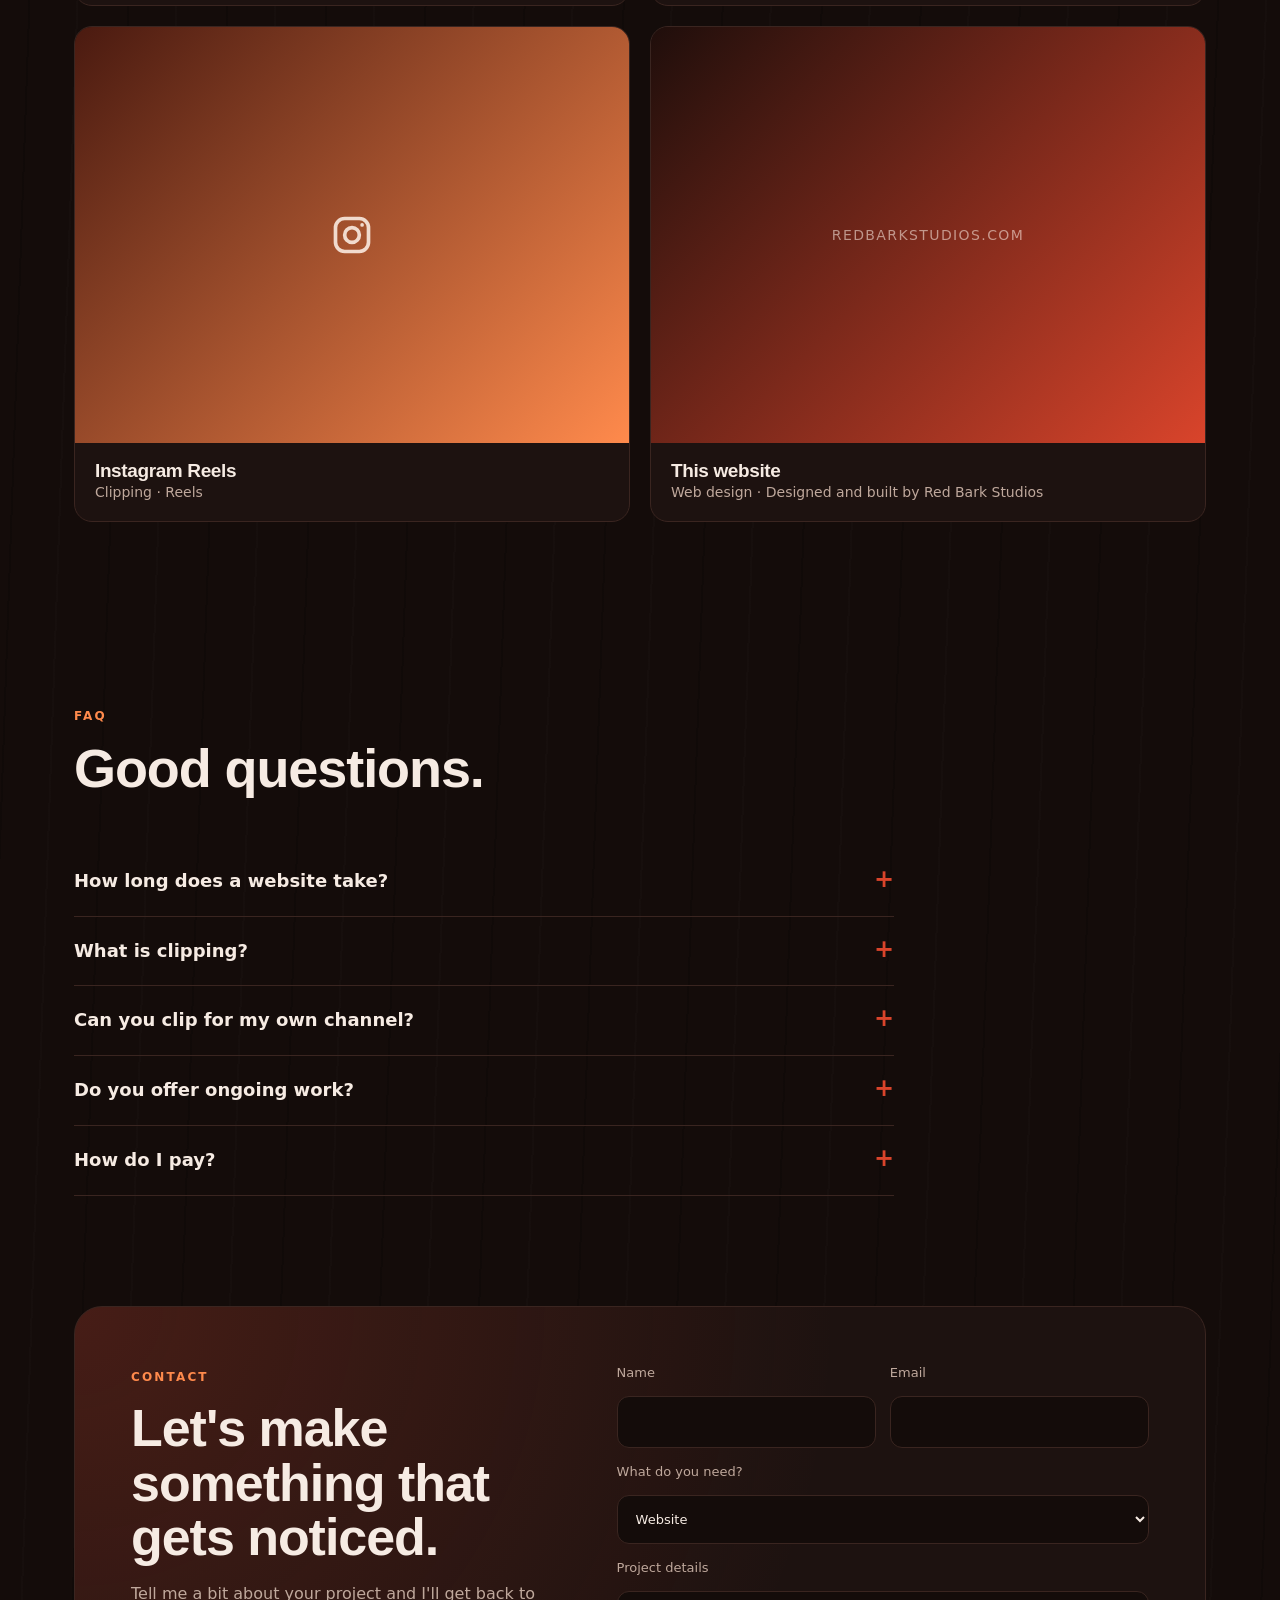
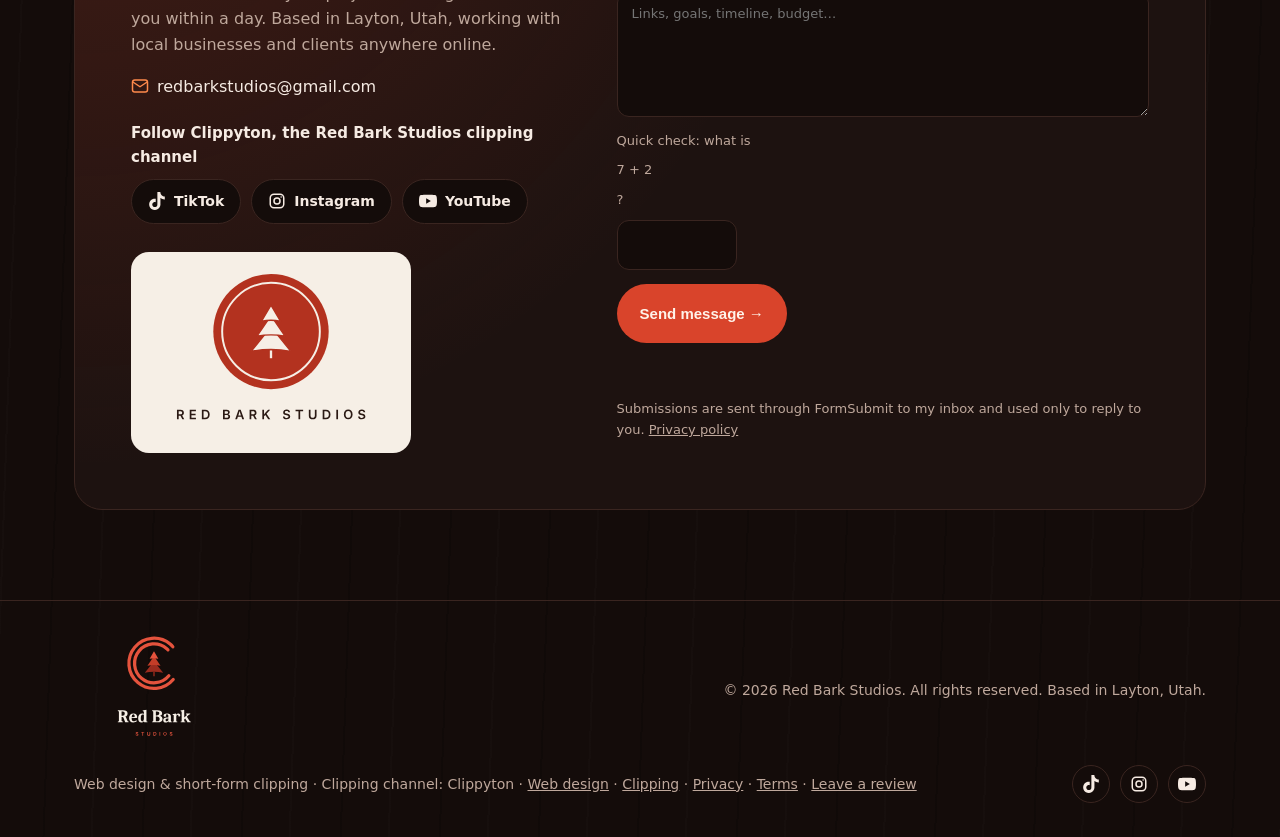
==== commit 2ae6e220: "Add Terms of Service page and footer links to Terms and Google reviews Co-Authored-By: Claude Opus 5" ====
--- a/index.html
+++ b/index.html
@@ -243,7 +243,7 @@
   <div class="wrap">
     <img src="assets/cedar-rings-lockup-on-dark.svg" alt="Red Bark Studios">
     <span>© <span id="yr"></span> Red Bark Studios. All rights reserved. Based in Layton, Utah.</span>
-    <span>Web design &amp; short-form clipping · Clipping channel: Clippyton · <a href="/web-design.html" style="text-decoration:underline">Web design</a> · <a href="/clipping.html" style="text-decoration:underline">Clipping</a> · <a href="/privacy.html" style="text-decoration:underline">Privacy</a></span>
+    <span>Web design &amp; short-form clipping · Clipping channel: Clippyton · <a href="/web-design.html" style="text-decoration:underline">Web design</a> · <a href="/clipping.html" style="text-decoration:underline">Clipping</a> · <a href="/privacy.html" style="text-decoration:underline">Privacy</a> · <a href="/terms.html" style="text-decoration:underline">Terms</a> · <a href="https://g.page/r/Cbc1WxLl3N4AEBM/review" target="_blank" rel="noopener" style="text-decoration:underline">Leave a review</a></span>
     <div class="socials">
       <a href="https://www.tiktok.com/@clippyton2" target="_blank" rel="noopener" aria-label="TikTok @clippyton2"><svg aria-hidden="true"><use href="#i-tt"/></svg><span>TikTok</span></a>
       <a href="https://www.instagram.com/clippyton/" target="_blank" rel="noopener" aria-label="Instagram @clippyton"><svg aria-hidden="true"><use href="#i-ig"/></svg><span>Instagram</span></a>
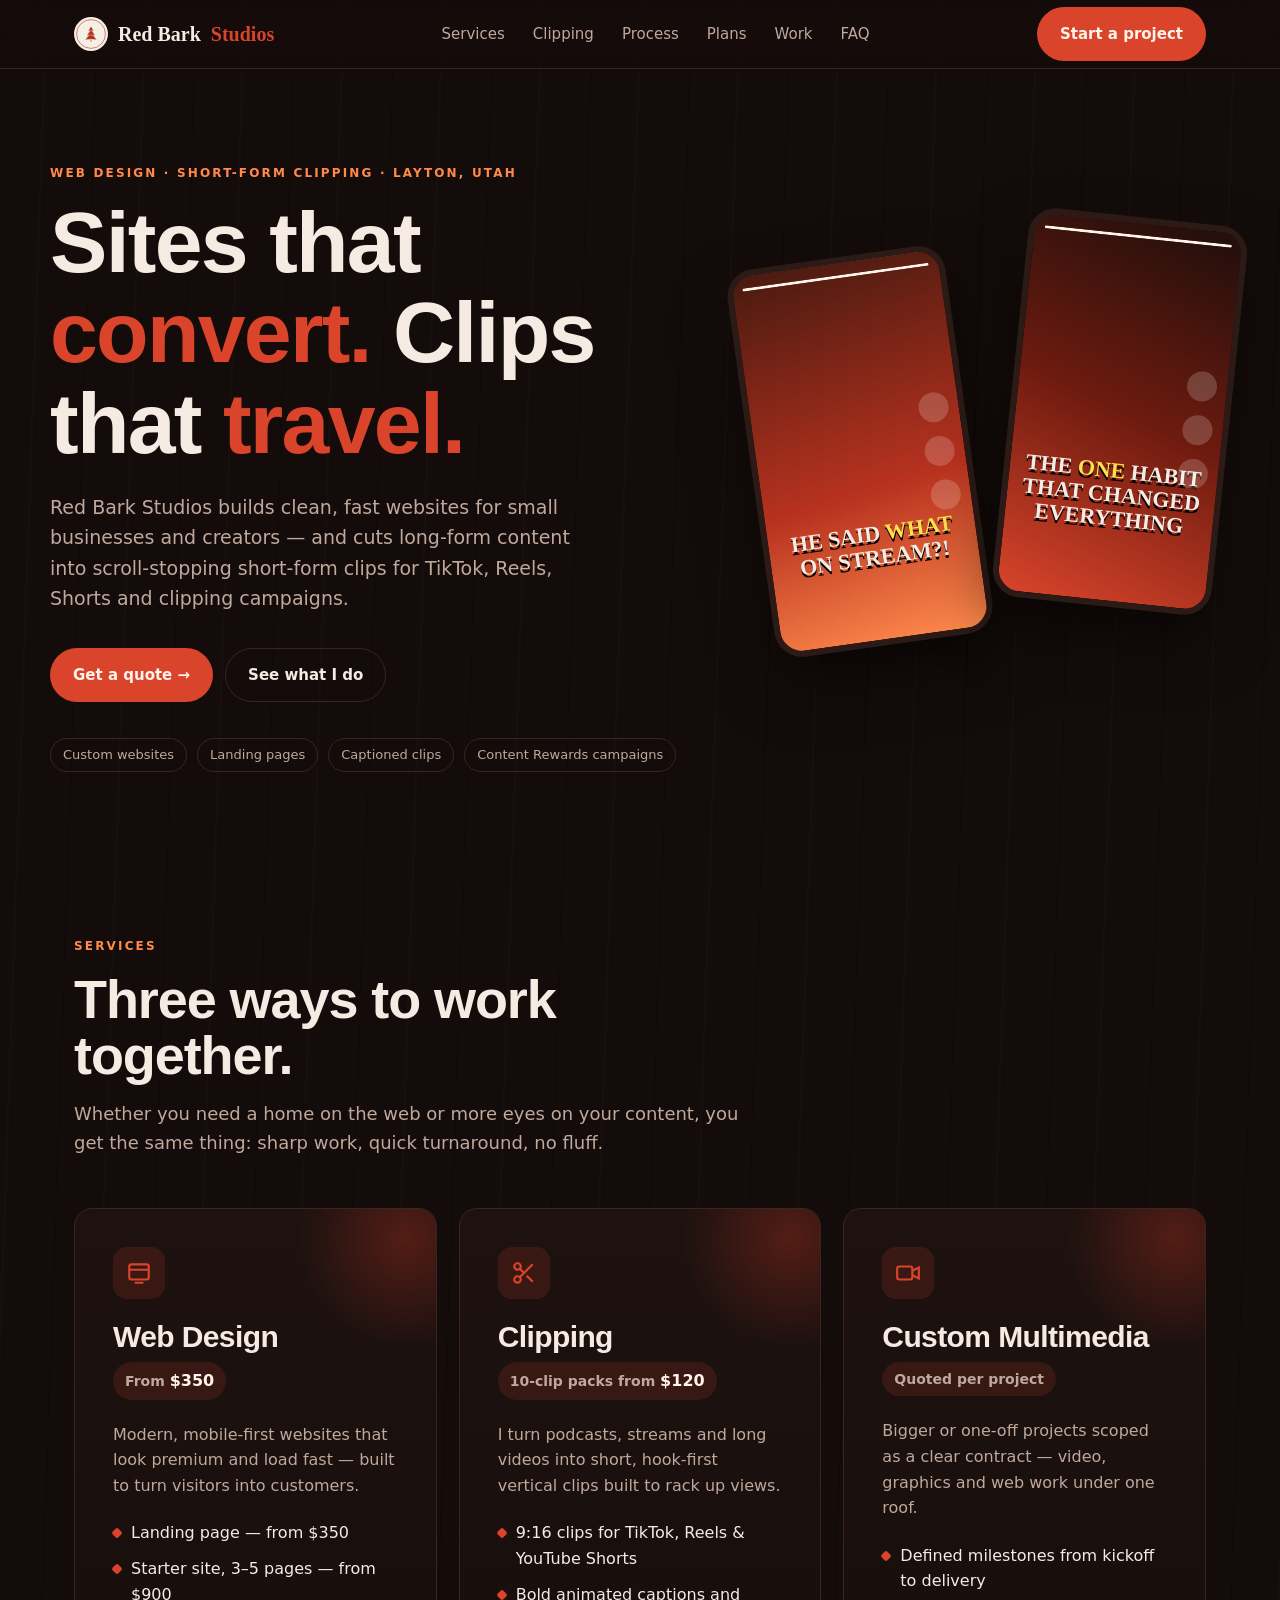
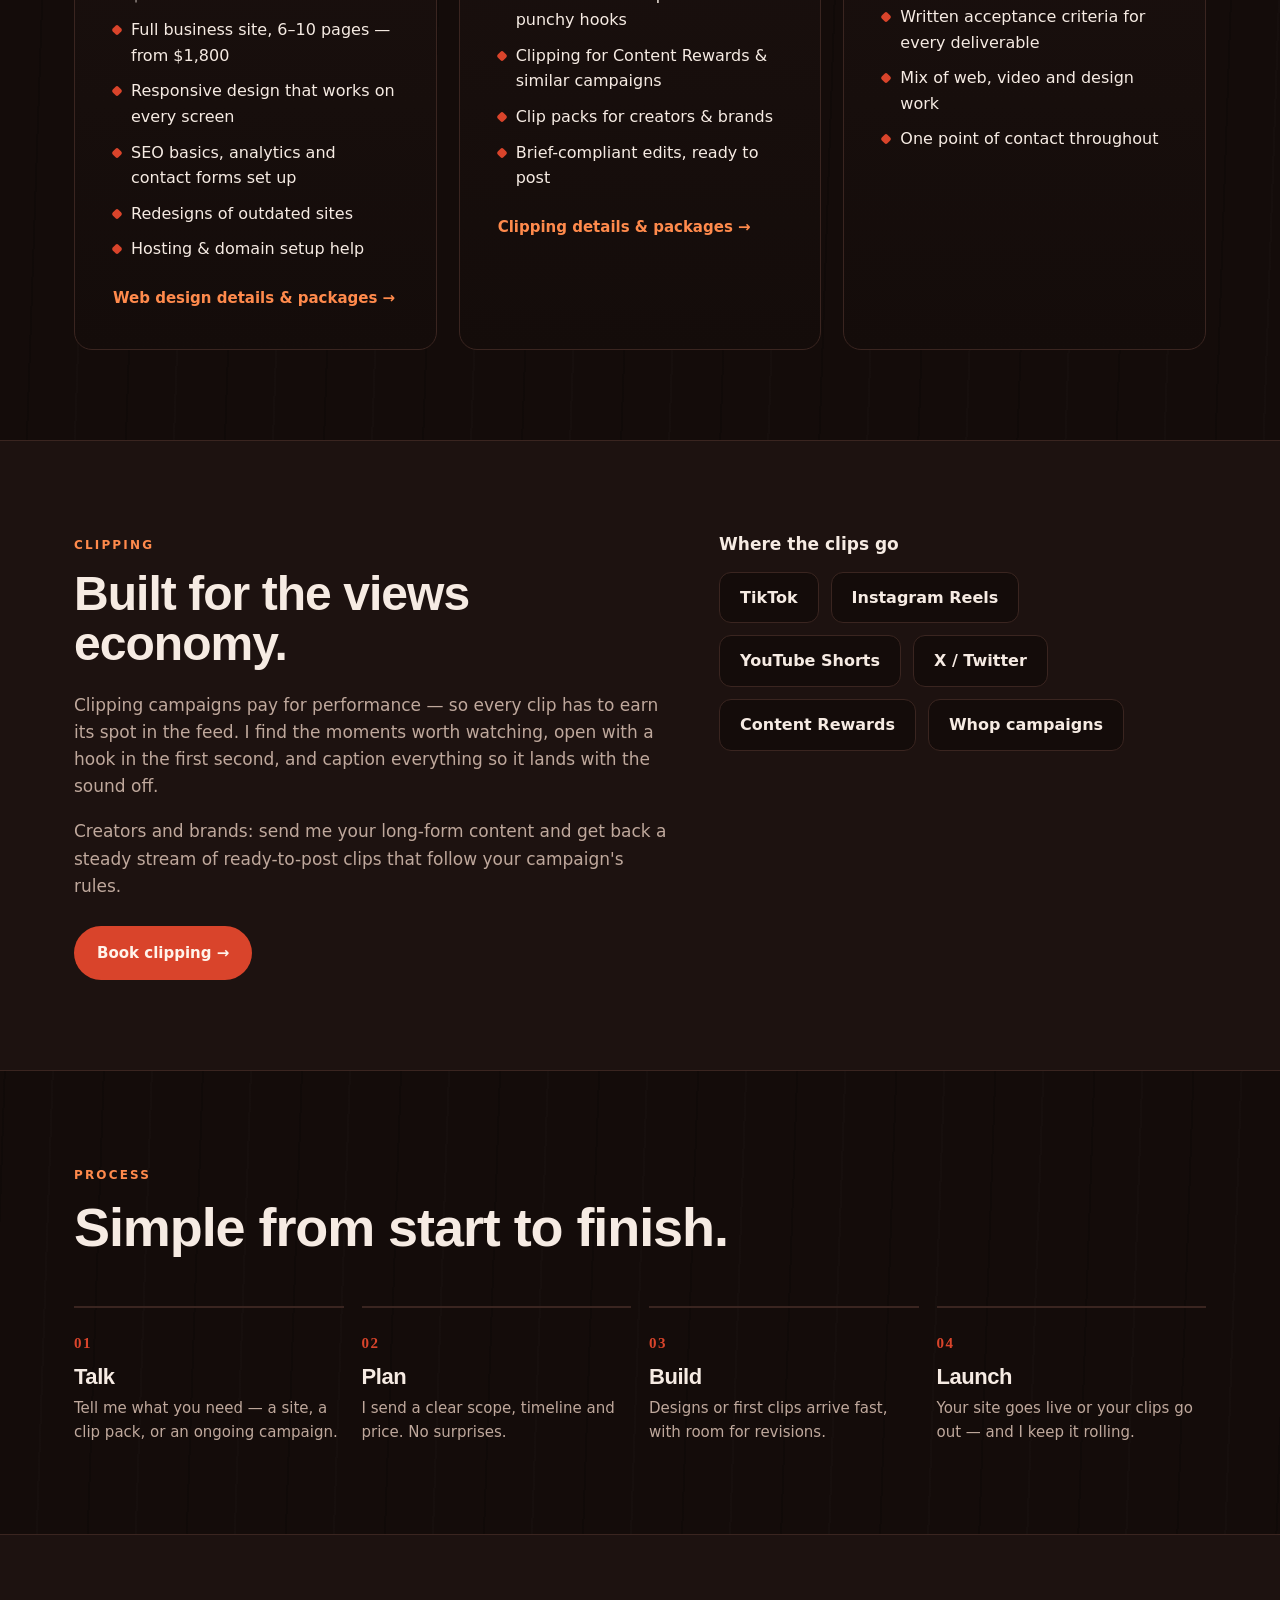
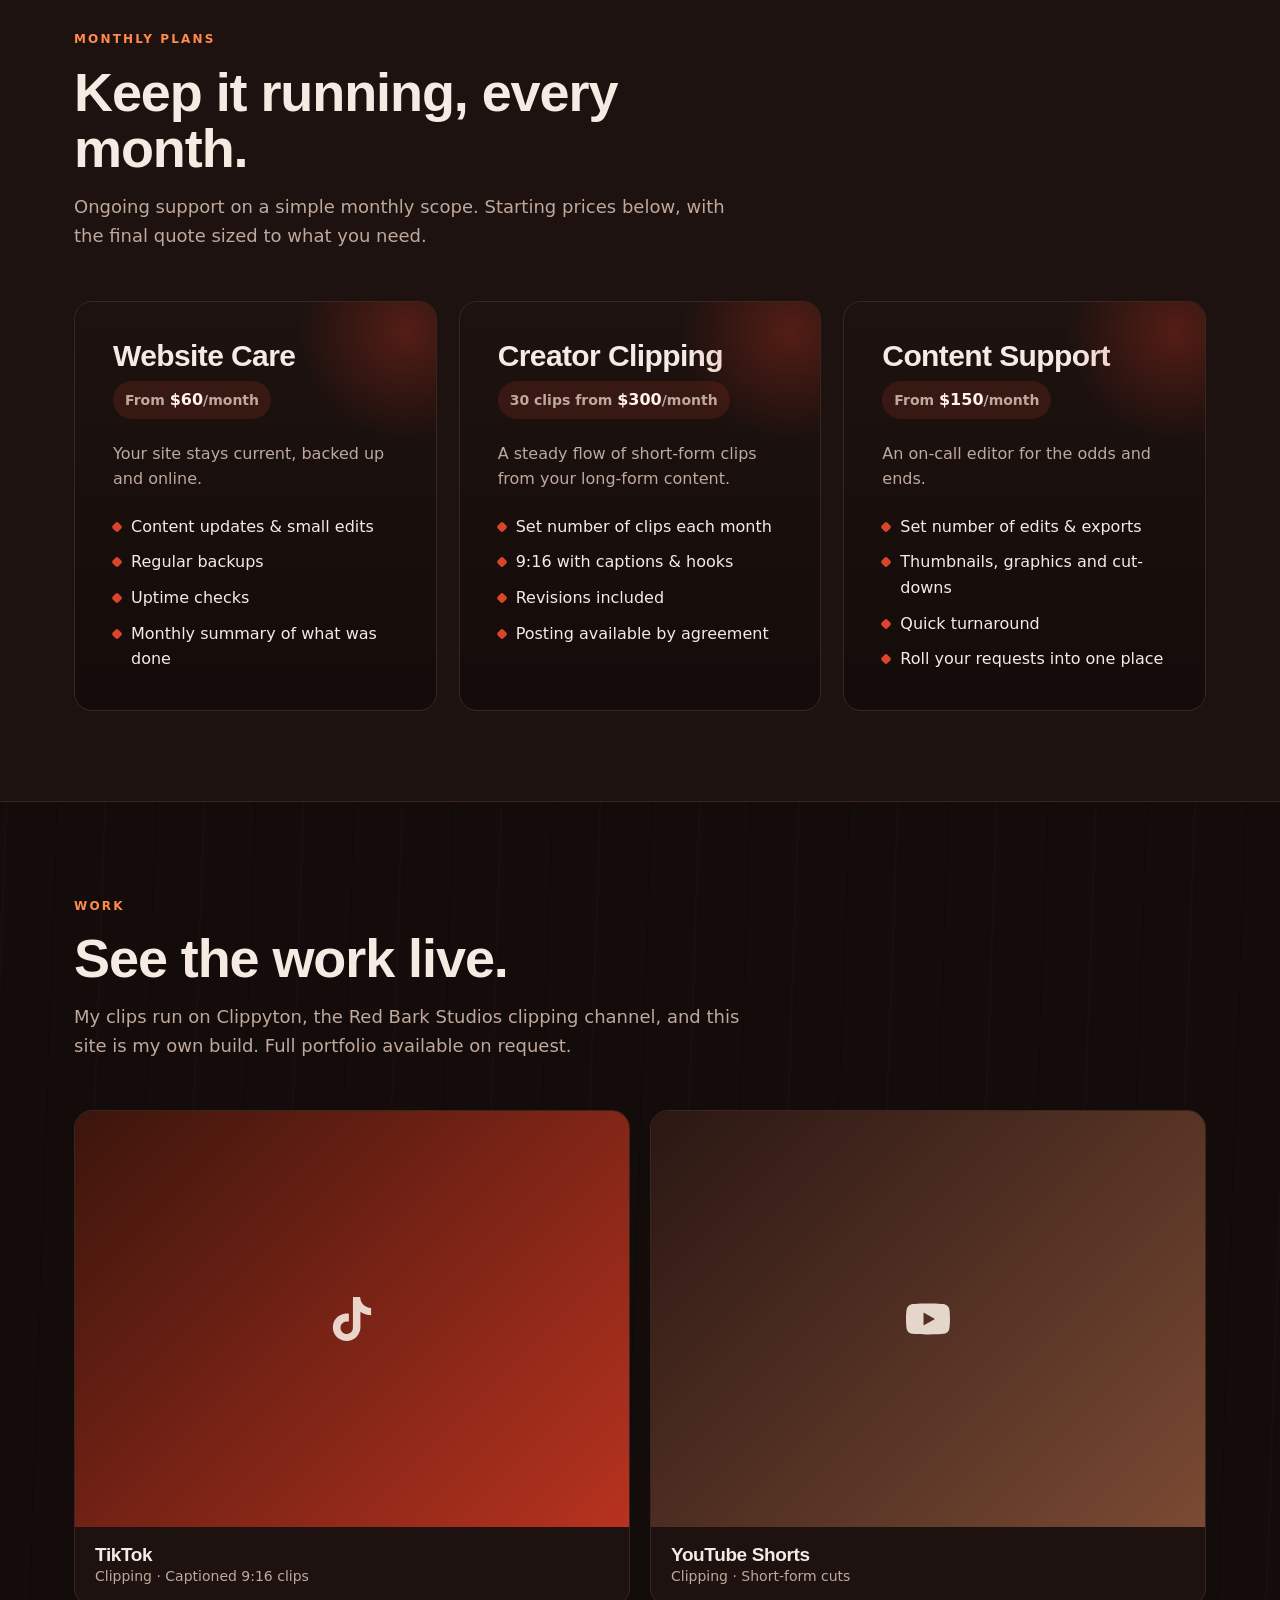
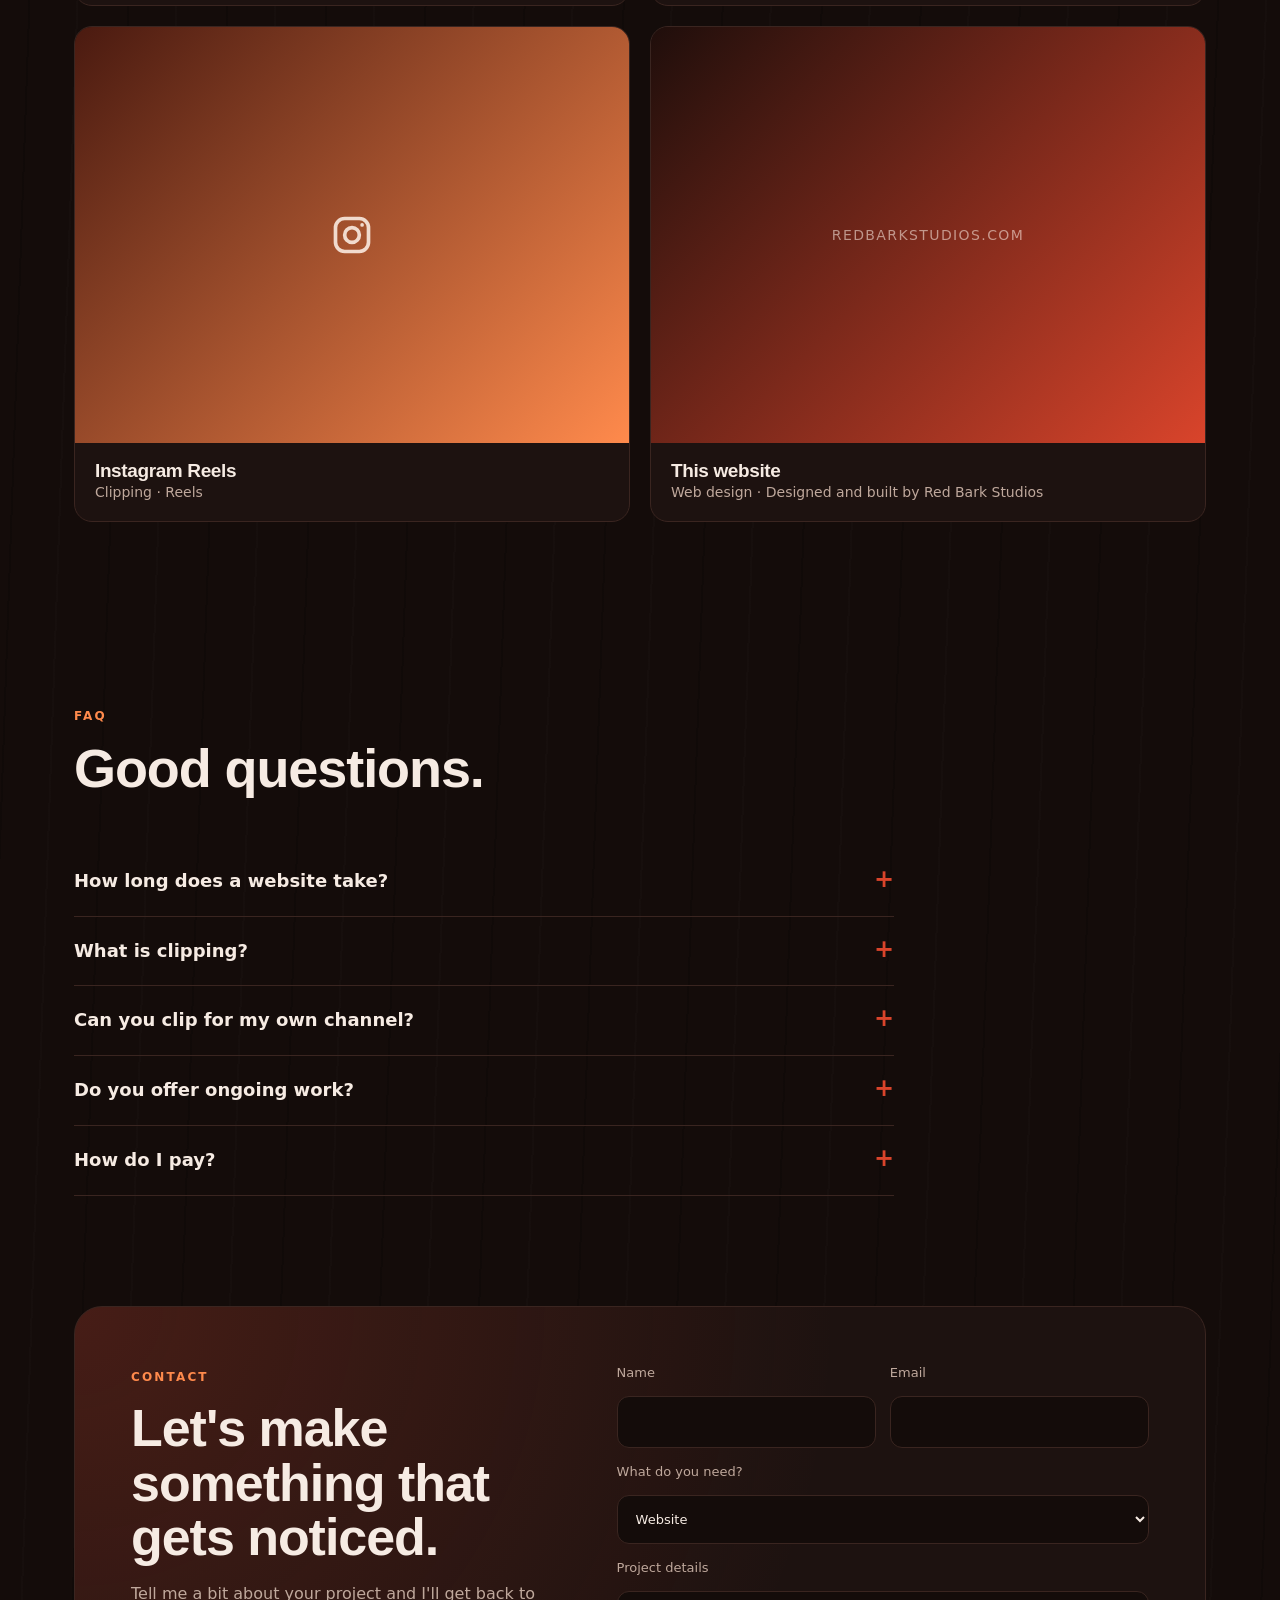
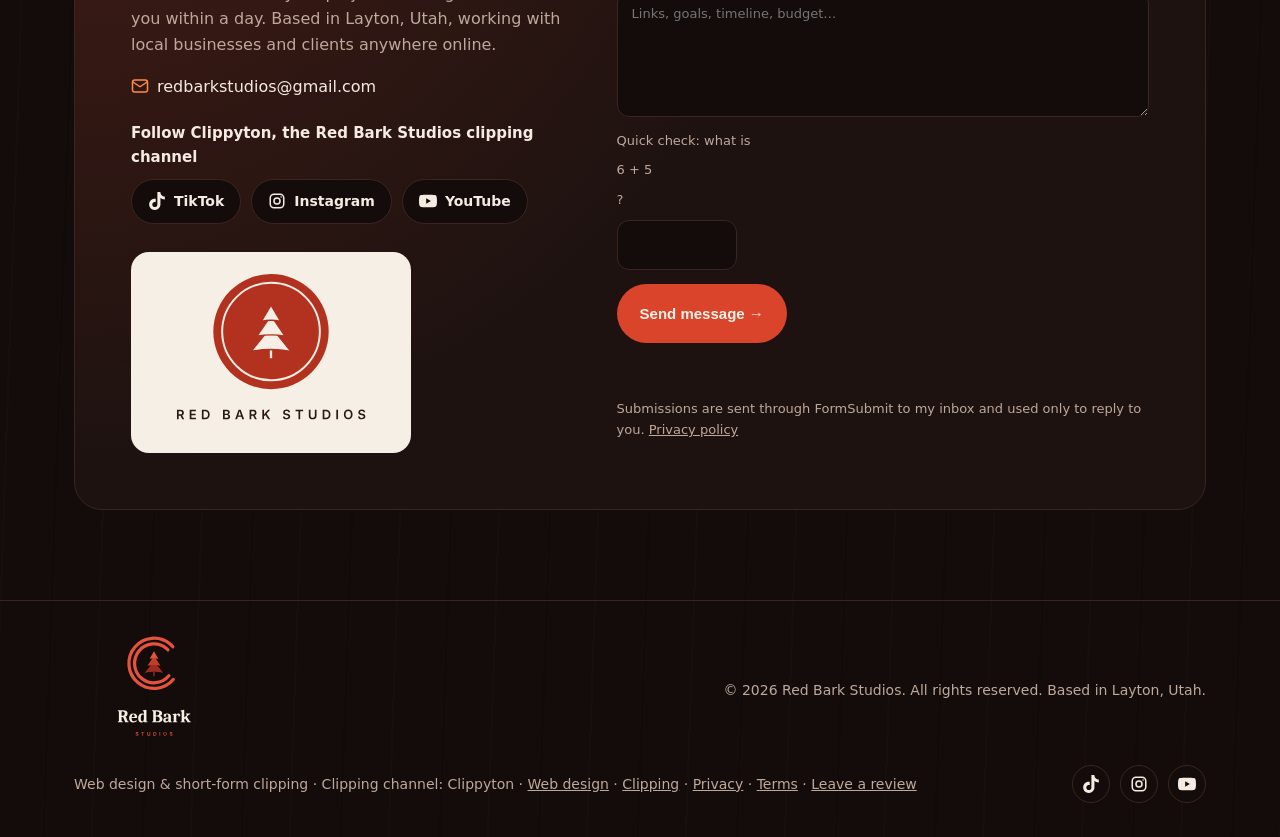
==== commit a4ebb775: "Keep contact form usable without JavaScript" ====
--- a/index.html
+++ b/index.html
@@ -229,7 +229,7 @@
             <select name="service"><option>Website</option><option>Landing page</option><option>Clipping / clip pack</option><option>Custom multimedia</option><option>Monthly plan</option><option>Something else</option></select>
           </label>
           <label>Project details<textarea name="message" required placeholder="Links, goals, timeline, budget…"></textarea></label>
-          <label>Quick check: what is <span id="hq"></span>?<input id="human" inputmode="numeric" autocomplete="off" required style="max-width:120px"></label>
+          <label id="humanCheck" hidden>Quick check: what is <span id="hq"></span>?<input id="human" inputmode="numeric" autocomplete="off" style="max-width:120px"></label>
           <button class="btn btn-red" type="submit" style="justify-self:start">Send message →</button>
           <p id="formStatus" role="status" aria-live="polite"></p>
 <p style="font-size:13px;color:var(--muted)">Submissions are sent through FormSubmit to my inbox and used only to reply to you. <a href="/privacy.html" style="text-decoration:underline">Privacy policy</a></p>
@@ -256,6 +256,7 @@
 <script>
 // Sends to FormSubmit's AJAX endpoint. Bot checks: honeypot, minimum fill time, and a random sum.
 const form=document.getElementById("form"),fstat=document.getElementById("formStatus"),human=document.getElementById("human"),hq=document.getElementById("hq");
+document.getElementById('humanCheck').hidden=false;human.required=true;
 const loaded=Date.now();let ans;
 function newQ(){const a=2+Math.floor(Math.random()*8),b=2+Math.floor(Math.random()*8);ans=a+b;hq.textContent=a+' + '+b;human.value=''}
 newQ();
@@ -270,7 +271,7 @@
     const fd=new FormData(form);
     const r=await fetch('https://formsubmit.co/ajax/redbarkstudios@gmail.com',{method:'POST',headers:{Accept:'application/json'},body:fd});
     const j=await r.json().catch(()=>({}));
-    if(r.ok&&String(j.success)==='true'){say('ok',"Thanks — your message is in. I'll reply within a day.");form.reset();newQ()}
+    if(r.ok&&String(j.success)==='true'){say('ok',"Thanks — your message was submitted. If you don't hear back, please email redbarkstudios@gmail.com.");form.reset();newQ()}
     else say('err',(j.message?j.message+' ':'Something went wrong. ')+'You can also email redbarkstudios@gmail.com directly.');
   }catch(_){say('err','Could not send. Please email redbarkstudios@gmail.com directly.')}
   btn.disabled=false;
--- a/assets/site.css
+++ b/assets/site.css
@@ -105,6 +105,7 @@
 form{display:grid;gap:14px}
 .row{display:grid;grid-template-columns:1fr 1fr;gap:14px}
 label{font-size:13px;color:var(--muted);display:grid;gap:6px}
+label[hidden]{display:none}
 input,select,textarea{font:inherit;color:var(--text);background:var(--bg);border:1px solid var(--line);border-radius:12px;padding:12px 14px;width:100%}
 input:focus,select:focus,textarea:focus{outline:none;border-color:var(--red)}
 textarea{min-height:120px;resize:vertical}
